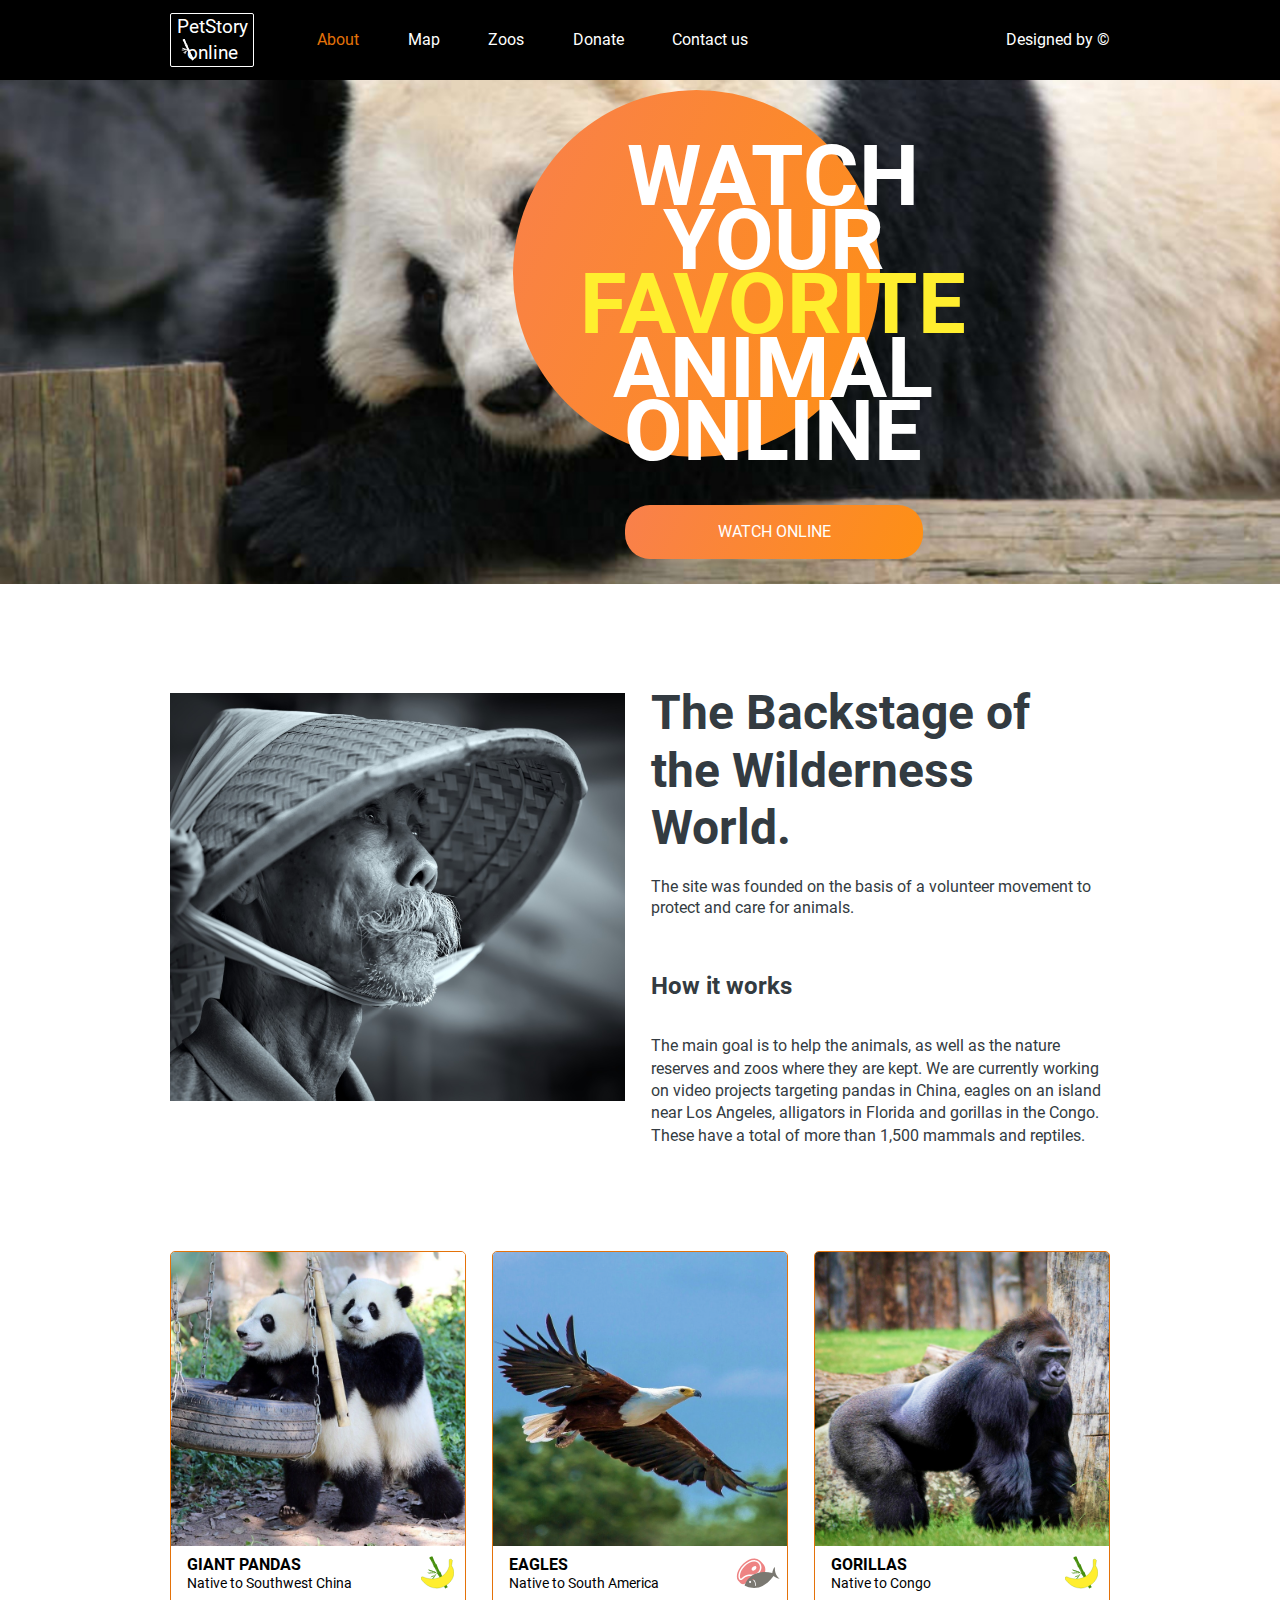
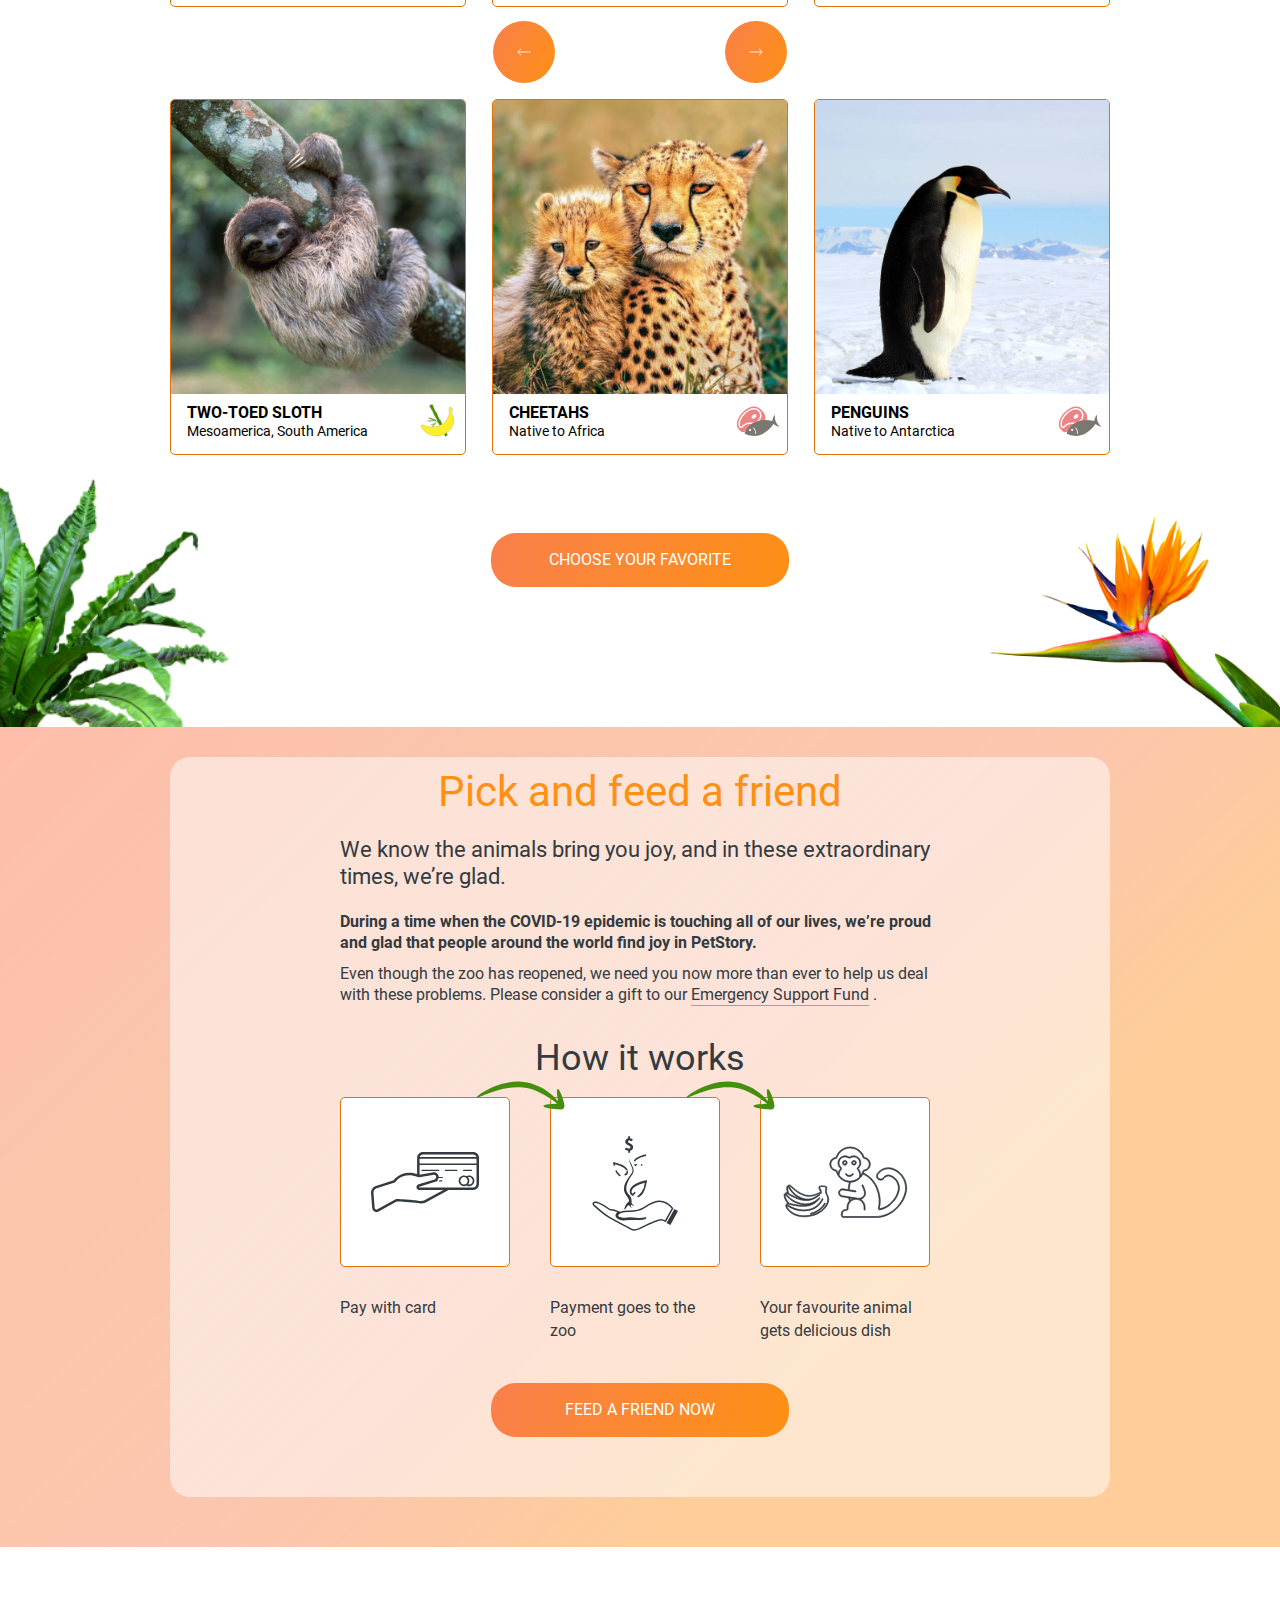
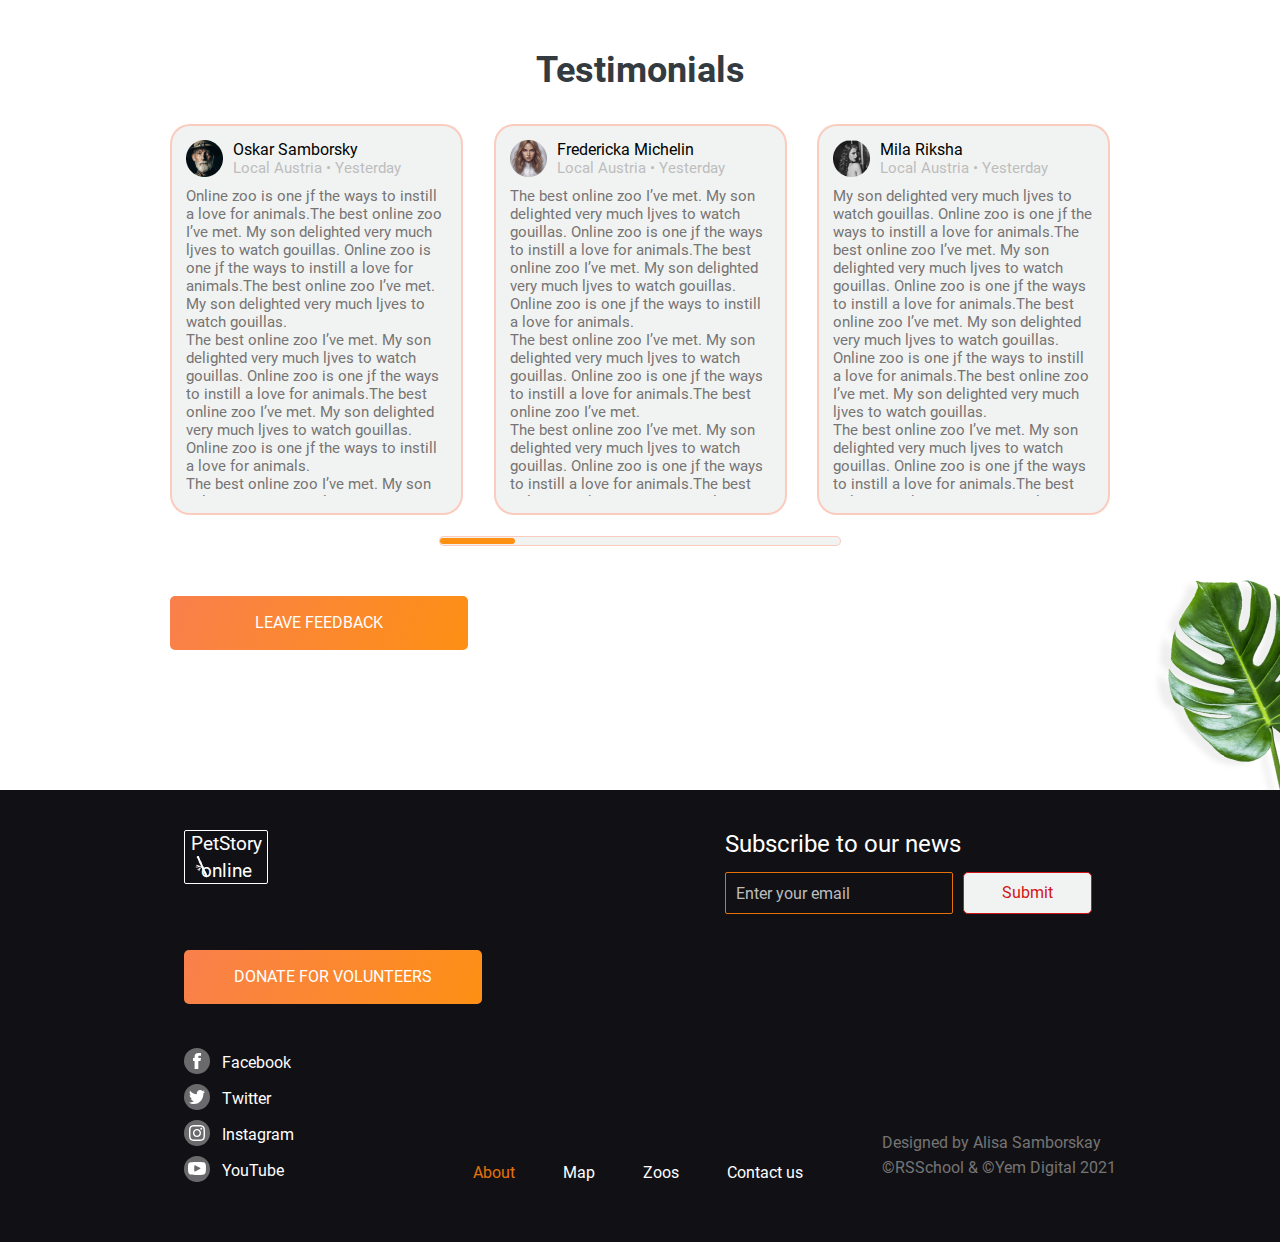
==== online-zoo/pages/main/index.html @ ccd1f7a1 "feat: complete a mobile version of the main page" ====
<!DOCTYPE html>
 
<html lang="en">
<head>
  <meta charset="utf-8">
  <title>About</title>
  <link rel="stylesheet" href="normalize.css">
  <link rel="stylesheet" href="style.css">
</head>
 
<body>
	<header class="header">
		<div class="header__container">
			<h1 class="header__h1">PetStory online</h1>
			<div class="header__logo">
				<a class='logo' href="index.html">PetStory<br><div class="logo__positioner"><img class="logo__positioned" src="../../assets/icons/logo/bamboo.svg">online</div></a>
			</div>
			<div class="header__wrapper">
				<div class="header__burger-menu">
					<div class="header__logo--burger">
						<a class='logo' href="index.html">PetStory<br><div class="logo__positioner"><img class="logo__positioned" src="../../assets/icons/logo/bamboo.svg">online</div></a>
					</div>
					<nav class="header__nav nav">
						<ul class="nav__list">
							<li class="nav__elem"><a class="nav__link nav__link--active">About</a></li>
							<li class="nav__elem"><a class="nav__link" href="#">Map</a></li>
							<li class="nav__elem"><a class="nav__link" href="#">Zoos</a></li>
							<li class="nav__elem"><a class="nav__link" href="../donate/index.html">Donate</a></li>
							<li class="nav__elem"><a class="nav__link" href="#">Contact us</a></li>
							<li class="nav__elem nav__copyright"><a class="nav__link" href="https://www.figma.com/file/jfEFwkXVj1WRq7sUHDr8os/PetStory-online">Designed by &#169;</a></li>
						</ul>
					</nav>
				</div>
				<div class="header__copyright">
					<a class="header__copyright-link" href="https://www.figma.com/file/jfEFwkXVj1WRq7sUHDr8os/PetStory-online">Designed by &#169;</a>
				</div>
				<button class="header__burger-btn-closed" type="button"><div class="header__burger-btn-img"></div></button>
			</div>
		</div>
	</header>
	<section class="section-1">
		<div class="section-1__container">>
			<div class="favorite">
				<div class="favorite__big-circle">
					<p class="favorite__content">Watch your <span class="favorite__highlight">favorite</span> animal online</p>
					<a class="favorite__btn round-btn" href="#">Watch online</a>
				</div>
			</div>
		</div>
	</section>
	<section class="section-2">
		<div class="section-2__container">
			<article class="section-2__backstage backstage">
				<a class="round-btn backstage__btn" href="#">Watch online</a>
				<picture class="backstage__img">
					<source  class="backstage__img" srcset="../../assets/images/sec-2/backstage/bamboo-cap-small-desk.png" media="(max-width: 1599px)">
					<img  class="backstage__img" src="../../assets/images/sec-2/backstage/bamboo-cap.png">
				</picture>
				
				<div class="backstage__cap">
					<h2 class="backstage__h-1">The Backstage of the Wilderness World.</h2>
					<p class="backstage__p-1">The site was founded on the basis of a volunteer movement to protect and care for animals.</p>
					<h4 class="backstage__h-2">How it works</h4>
					<p  class="backstage__p-2">The main goal is to help the animals, as well as the nature reserves and zoos where they are kept. We are currently working on video projects targeting pandas in China, eagles on an island near Los Angeles, alligators in Florida and gorillas in the Congo. These have a total of more than 1,500 mammals and reptiles.</p>
				</div>
			</article>
			<div class="animals-card section-2__animals-card">
				<div class="animals-card__line-1">
					<div class="card animals-card__item-1 temp-hidden">
					    <img class="card__img" src="../../assets/images/sec-2/animals_cards/pandas.png">
					    <div class="card__text card__text--herbivorous"><span class="card__name">giant Pandas</span><br><span class="card__cap">Native to Southwest China</span></div>
					</div>
					<div class="card animals-card__item-2">
					    <img class="card__img" src="../../assets/images/sec-2/animals_cards/eagles.png">
					    <div class="card__text card__text--carnivorous"><span class="card__name">eagles</span><br><span class="card__cap">Native to South America</span></div>
					</div>
					<div class="card animals-card__item-3">
					    <img class="card__img" src="../../assets/images/sec-2/animals_cards/gorillas.png">
					    <div class="card__text card__text--herbivorous"><span class="card__name">gorillas</span><br><span class="card__cap">Native to Congo</span></div>
					</div>
					<button class="arrow-btn-next animals-card__arrow-btn-next" type="button"><img class="arrow-btn-next__img" src="../../assets/icons/buttons/arrow.svg"></button>
					<button class="arrow-btn-prev animals-card__arrow-btn-prev" type="button"><img class="arrow-btn-prev__img" src="../../assets/icons/buttons/arrow.svg"></button>
				</div>
				<div class="animals-card__line-2">
					<div class="card animals-card__item-4 temp-hidden">
					    <img class="card__img" src="../../assets/images/sec-2/animals_cards/2-toed-sloth.png">
					    <div class="card__text card__text--herbivorous"><span class="card__name">Two-toed Sloth</span><br><span class="card__cap">Mesoamerica, South America</span></div>
					</div>
					<div class="card animals-card__item-5">
					    <img class="card__img" src="../../assets/images/sec-2/animals_cards/cheetash.png">
					    <div class="card__text card__text--carnivorous"><span class="card__name">cheetahs</span><br><span class="card__cap">Native to Africa</span></div>
					</div>
					<div class="card animals-card__item-6">
					    <img class="card__img" src="../../assets/images/sec-2/animals_cards/penguins.png">
					    <div class="card__text card__text--carnivorous"><span class="card__name">Penguins</span><br><span class="card__cap">Native to Antarctica</span></div>
					</div>
				</div>
				<a class="animals-card__btn round-btn" href="#">choose your favorite</a>
			</div>
		</div>
	</section>
	<section class="section-3">
		<div class="section-3__container">
			<article class="pickNfeed">
				<h2 class="pickNfeed__h-1">
					Pick and feed a friend
				</h2>
				<p class="pickNfeed__p-1">
					We know the animals bring you joy, and in these extraordinary times, we’re glad.
				</p>
				<p class="pickNfeed__p-2">
					During a time when the COVID-19 epidemic is touching all of our lives, we’re proud and glad that people around the world find joy in PetStory.
				</p>
				<p class="pickNfeed__p-3">
					Even though the zoo has reopened, we need you now more than ever to help us deal with these problems. Please consider a gift to our <a class="link" href="../donate/index.html">Emergency Support Fund</a> .
				</p>
				<h3 class="pickNfeed__h-2">
					How it works
				</h3>
				<div class="pickNfeed__ilustrations">
					<div class="pickNfeed__ilustration-1">
						<div class="pickNfeed__img-1"><img src="../../assets/icons/pick&feed/pay.svg"></div>
						<span>Pay with card</span>
					</div>
					<div class="pickNfeed__ilustration-2">
						<div class="pickNfeed__img-2"><img src="../../assets/icons/pick&feed/zoo.svg"></div>
						<span>Payment goes to the zoo</span>
					</div>
					<div class="pickNfeed__ilustration-3">
						<div class="pickNfeed__img-3"><img src="../../assets/icons/pick&feed/monkey.svg"></div>
						<span>Your favourite animal gets delicious dish</span>
					</div>
				</div>
				<a class="pickNfeed__btn round-btn" href="../donate/index.html">Feed a friend now</a>
			</article>
		</div>
	</section>
	<section class="section-4">
		<div class="section-4__container">
			<div class="testimonials">
				<h2 class="testimonials__h">Testimonials</h2>
				<div class="testimonials__comments comments">
					<div class="comments__comment comments__comment--first">
						<div class="comments__container">
							<div class="comments__user-info">
								<img class="comments__userpic" src="../../assets/images/sec-4/comments/userpic1.png">
								<div class="comments__about">
									<div class="comments__user-name">Michael John</div>
									<div class="comments__post-info">
										Local Austria • Today
									</div>
								</div>
							</div>
							<div class="comments__content">
								The best online zoo I’ve met. My son delighted very much ljves to watch gouillas. Online zoo is one jf the ways to instill a love for animals.The best online zoo I’ve met. My son delighted very much ljves to watch gouillas. Online zoo is one jf the ways to instill a love for animals.<br>The best online zoo I’ve met. My son delighted very much ljves to watch gouillas. Online zoo is one jf the ways to instill a love for animals.The best online zoo I’ve met. My son delighted very much ljves to watch gouillas. Online zoo is one jf the ways to instill a love for animals.
							</div>
						</div>
					</div>
					<div class="comments__comment">
						<div class="comments__container">
							<div class="comments__user-info">
								<img class="comments__userpic" src="../../assets/images/sec-4/comments/userpic2.png">
								<div class="comments__about">
									<div class="comments__user-name">Oskar Samborsky</div>
									<div class="comments__post-info">
										Local Austria • Yesterday
									</div>
								</div>
							</div>
							<div class="comments__content">
								Online zoo is one jf the ways to instill a love for animals.The best online zoo I’ve met. My son delighted very much ljves to watch gouillas. Online zoo is one jf the ways to instill a love for animals.The best online zoo I’ve met. My son delighted very much ljves to watch gouillas.<br>The best online zoo I’ve met. My son delighted very much ljves to watch gouillas. Online zoo is one jf the ways to instill a love for animals.The best online zoo I’ve met. My son delighted very much ljves to watch gouillas. Online zoo is one jf the ways to instill a love for animals.<br>The best online zoo I’ve met. My son delighted very much ljves to watch gouillas. Online zoo is one jf the ways to instill a love for animals.The best online zoo I’ve met. My son delighted very much ljves to watch gouillas. Online zoo is one jf the ways to instill a love for animals.
							</div>
						</div>
					</div>
					<div class="comments__comment">
						<div class="comments__container">
							<div class="comments__user-info">
								<img class="comments__userpic" src="../../assets/images/sec-4/comments/userpic3.png">
								<div class="comments__about">
									<div class="comments__user-name">Fredericka Michelin</div>
									<div class="comments__post-info">
										Local Austria • Yesterday
									</div>
								</div>
							</div>
							<div class="comments__content">
								The best online zoo I’ve met. My son delighted very much ljves to watch gouillas. Online zoo is one jf the ways to instill a love for animals.The best online zoo I’ve met. My son delighted very much ljves to watch gouillas. Online zoo is one jf the ways to instill a love for animals.<br>The best online zoo I’ve met. My son delighted very much ljves to watch gouillas. Online zoo is one jf the ways to instill a love for animals.The best online zoo I’ve met.<br>The best online zoo I’ve met. My son delighted very much ljves to watch gouillas. Online zoo is one jf the ways to instill a love for animals.The best online zoo I’ve met. My son delighted very much ljves to watch gouillas. Online zoo is one jf the ways to instill a love for animals.
							</div>
						</div>
					</div>
					<div class="comments__comment">
						<div class="comments__container">
							<div class="comments__user-info">
								<img class="comments__userpic" src="../../assets/images/sec-4/comments/userpic4.png">
								<div class="comments__about">
									<div class="comments__user-name">Mila Riksha</div>
									<div class="comments__post-info">
										Local Austria • Yesterday
									</div>
								</div>
							</div>
							<div class="comments__content">
								My son delighted very much ljves to watch gouillas. Online zoo is one jf the ways to instill a love for animals.The best online zoo I’ve met. My son delighted very much ljves to watch gouillas. Online zoo is one jf the ways to instill a love for animals.The best online zoo I’ve met. My son delighted very much ljves to watch gouillas. Online zoo is one jf the ways to instill a love for animals.The best online zoo I’ve met. My son delighted very much ljves to watch gouillas.<br>The best online zoo I’ve met. My son delighted very much ljves to watch gouillas. Online zoo is one jf the ways to instill a love for animals.The best online zoo I’ve met. My son delighted very much ljves to watch gouillas. Online zoo is one jf the ways to instill a love for animals.
							</div>
						</div>
					</div>
				</div>
				<input class="testimonials__scrollbar" type="range" min="1" max="100" value="1" name="range" step="1"/>
			</div>
			<a class="sqr-btn testimonials__btn" href="#">leave feedback</a>
		</div>
	</section>
	<footer class="footer">
		<div class="footer__container">
			<div class="footer__logo">
				<a class='logo2' href="index.html"><div class="logo2__petstory">PetStory </div><div class="logo2__positioner"><img class="logo2__positioned" src="../../assets/icons/logo/bamboo.svg">online</div></a>
			</div>
			<a class="footer__btn sqr-btn" href="../donate/index.html">donate for volunteers</a>
			<div class="footer__socials">
				<a class="footer__socials-item" href="https://www.facebook.com"><svg width="26" height="26" viewBox="0 0 26 26" fill="none" xmlns="http://www.w3.org/2000/svg">
<circle cx="13" cy="13" r="13" fill="#C4C4C4" fill-opacity="0.5"/>
<path fill-rule="evenodd" clip-rule="evenodd" d="M17 7.75008H15.4C14.2983 7.75008 14.3334 8.14316 14.3334 8.8619V9.99991H17L16.4666 13H14.3334V21H10.6V13H9V9.99991H10.6V8.58692C10.6 6.33782 11.7974 5 14.6268 5H17V7.75008Z" fill="white"/>
</svg><span>Facebook</span></a>
				<a class="footer__socials-item" href="https://twitter.com"><svg width="26" height="26" viewBox="0 0 26 26" fill="none" xmlns="http://www.w3.org/2000/svg">
<circle cx="13" cy="13" r="13" fill="#C4C4C4" fill-opacity="0.5"/>
<path fill-rule="evenodd" clip-rule="evenodd" d="M21 7.65713C20.4114 7.93821 19.7787 8.12837 19.1147 8.21377C19.7923 7.77623 20.313 7.08372 20.5579 6.25827C19.9237 6.6633 19.2211 6.95752 18.4734 7.11604C17.8747 6.42906 17.0216 6 16.0774 6C14.2646 6 12.7949 7.58227 12.7949 9.53414C12.7949 9.81108 12.8238 10.0809 12.8798 10.3397C10.1517 10.1923 7.73296 8.7851 6.11392 6.6467C5.83136 7.16877 5.66944 7.77589 5.66944 8.42363C5.66944 9.64979 6.24896 10.7316 7.12976 11.3655C6.59168 11.347 6.08544 11.1882 5.64304 10.9235C5.64272 10.938 5.64272 10.9529 5.64272 10.9677C5.64272 12.6802 6.77424 14.1086 8.27584 14.4334C8.00048 14.5142 7.7104 14.5576 7.41104 14.5576C7.19952 14.5576 6.99392 14.5353 6.79344 14.4939C7.2112 15.898 8.42336 16.92 9.85984 16.9485C8.73648 17.8964 7.32096 18.4615 5.78304 18.4615C5.51808 18.4615 5.2568 18.4447 5 18.412C6.45264 19.4148 8.17824 20 10.0318 20C16.0698 20 19.3715 14.6144 19.3715 9.94401C19.3715 9.79068 19.3683 9.63821 19.3621 9.4866C20.0035 8.98839 20.56 8.36589 21 7.65713" fill="white"/>
</svg><span>Twitter</span></a>
				<a class="footer__socials-item" href="https://www.instagram.com"><svg width="26" height="26" viewBox="0 0 26 26" fill="none" xmlns="http://www.w3.org/2000/svg">
<circle cx="13" cy="13" r="13" fill="#C4C4C4" fill-opacity="0.5"/>
<path fill-rule="evenodd" clip-rule="evenodd" d="M9.70172 5.04829C8.8501 5.087 8.26863 5.22215 7.75974 5.42002C7.23357 5.62431 6.78768 5.89803 6.34294 6.34276C5.89791 6.78749 5.62447 7.23351 5.42017 7.75967C5.2223 8.26869 5.08701 8.85014 5.04829 9.7016C5.00929 10.5549 5 10.8272 5 13C5 15.1728 5.00929 15.4449 5.04829 16.2984C5.08701 17.1499 5.2223 17.7313 5.42017 18.24C5.62447 18.7662 5.89791 19.2125 6.34294 19.6571C6.78768 20.102 7.23357 20.3754 7.75974 20.58C8.26863 20.7779 8.8501 20.913 9.70172 20.9517C10.5551 20.9907 10.8274 21 13.0001 21C15.1729 21 15.4452 20.9907 16.2986 20.9517C17.15 20.913 17.7315 20.7779 18.2407 20.58C18.7664 20.3754 19.2127 20.102 19.6575 19.6571C20.1022 19.2125 20.3755 18.7662 20.5801 18.24C20.7778 17.7313 20.9133 17.1499 20.952 16.2984C20.991 15.4449 21 15.1728 21 13C21 10.8272 20.991 10.5549 20.952 9.7016C20.9133 8.85014 20.7778 8.26869 20.5801 7.75967C20.3755 7.23351 20.1022 6.78749 19.6575 6.34276C19.2127 5.89803 18.7664 5.62431 18.2407 5.42002C17.7315 5.22215 17.15 5.087 16.2986 5.04829C15.4452 5.00943 15.1729 5 13.0001 5C10.8274 5 10.5551 5.00943 9.70172 5.04829ZM9.76747 19.5116C8.98742 19.4761 8.56382 19.3461 8.28209 19.2364C7.9085 19.091 7.6422 18.9177 7.36218 18.6378C7.08216 18.358 6.90886 18.0915 6.76357 17.7181C6.65399 17.4362 6.52384 17.0126 6.48812 16.2326C6.44969 15.389 6.44141 15.1359 6.44141 12.9999C6.44141 10.8637 6.44969 10.6108 6.48812 9.76709C6.52384 8.9872 6.65399 8.56362 6.76357 8.28175C6.90886 7.90831 7.08216 7.64173 7.36218 7.36186C7.6422 7.08199 7.9085 6.90841 8.28209 6.76355C8.56382 6.65398 8.98742 6.52369 9.76747 6.48797C10.611 6.44954 10.8641 6.4414 13.0001 6.4414C15.1361 6.4414 15.3891 6.44954 16.233 6.48797C17.0128 6.52369 17.4364 6.65398 17.7184 6.76355C18.0918 6.90841 18.3583 7.08199 18.6382 7.36186C18.9182 7.64173 19.0913 7.90831 19.2366 8.28175C19.3462 8.56362 19.4765 8.9872 19.5122 9.76709C19.5507 10.6108 19.5585 10.8637 19.5585 12.9999C19.5585 15.1359 19.5507 15.389 19.5122 16.2326C19.4765 17.0126 19.3462 17.4362 19.2366 17.7181C19.0913 18.0915 18.9182 18.358 18.6382 18.6378C18.3583 18.9177 18.0918 19.091 17.7184 19.2364C17.4364 19.3461 17.0128 19.4761 16.233 19.5116C15.3894 19.5503 15.1364 19.5583 13.0001 19.5583C10.8641 19.5583 10.611 19.5503 9.76747 19.5116ZM16.3105 8.72943C16.3105 9.25945 16.7403 9.68947 17.2706 9.68947C17.8008 9.68947 18.2305 9.25945 18.2305 8.72943C18.2305 8.19913 17.8008 7.76954 17.2706 7.76954C16.7403 7.76954 16.3105 8.19913 16.3105 8.72943ZM8.8916 13.0002C8.8916 15.2691 10.731 17.1082 12.9999 17.1082C15.2689 17.1082 17.108 15.2691 17.108 13.0002C17.108 10.7312 15.2689 8.89203 12.9999 8.89203C10.731 8.89203 8.8916 10.7312 8.8916 13.0002ZM10.334 13.0001C10.334 11.5273 11.5278 10.3334 13.0006 10.3334C14.4734 10.3334 15.6673 11.5273 15.6673 13.0001C15.6673 14.473 14.4734 15.6668 13.0006 15.6668C11.5278 15.6668 10.334 14.473 10.334 13.0001Z" fill="white"/>
</svg><span>Instagram</span></a>
				<a class="footer__socials-item" href="https://www.youtube.com "><svg width="26" height="26" viewBox="0 0 26 26" fill="none" xmlns="http://www.w3.org/2000/svg">
<circle cx="13" cy="13" r="13" fill="#C4C4C4" fill-opacity="0.5"/>
<path fill-rule="evenodd" clip-rule="evenodd" d="M16.0062 11.7728L11.4938 9.51719C11.4938 9.51719 10.2404 8.94726 10.2404 10.0186V15.031C10.2404 15.031 10.2636 15.7955 11.4938 15.2815C12.3498 14.9237 16.0062 13.0258 16.0062 13.0258C16.0062 13.0258 16.9391 12.4282 16.0062 11.7728ZM21.5213 16.7852C20.9624 18.3749 19.7669 18.5797 18.7637 18.7901C17.2852 19.1002 7.77237 19.0612 6.22922 18.5394C5.26706 18.2141 4.67503 18.0741 4.22386 15.7827C3.93499 14.3165 3.91592 10.003 4.22386 8.51494C4.52204 7.07408 5.27096 6.39753 6.73067 6.25928C10.6515 5.88785 17.205 5.94029 19.265 6.25928C21.1748 6.55486 21.5739 7.69385 21.772 8.76545C22.0927 10.5004 22.1304 15.0524 21.5213 16.7852Z" fill="white"/>
</svg><span>YouTube</span></a>
			</div>
			<nav class="footer__nav">
				<ul class="footer__nav-list">
					<li class="footer__nav-elem"><a class="footer__nav-link footer__nav-link--active">About</a></li>
					<li class="footer__nav-elem"><a class="footer__nav-link" href="#">Map</a></li>
					<li class="footer__nav-elem"><a class="footer__nav-link" href="#">Zoos</a></li>
					<li class="footer__nav-elem"><a class="footer__nav-link" href="#">Contact us</a></li>
				</ul>
			</nav>
			<a class="footer__link" href="https://www.figma.com/file/jfEFwkXVj1WRq7sUHDr8os/PetStory-online">
				<div class="footer__link-line1">Designed by Alisa Samborskay</div>
				<div class="footer__link-lline2">&#169;RSSchool & &#169;Yem Digital 2021</div>
				</a>
			<form class="footer__subscription" action="" method="post">
				<div class="footer__subscription-text">Subscribe to our news</div>
				<input class="footer__subscription-email" placeholder="Enter your email" type="email" size="30" required>
				<button class="footer__subscription-submit" type="submit">Submit</button>
			</form>
		</div>
	</footer>
 	<script src="script.js"></script>
</body>
</html>
---- online-zoo/pages/main/style.css ----
@font-face {
  font-family: "Roboto";
  font-style: normal;
  font-weight: 700;
  src: local("Roboto"), url("../../assets/fonts/Roboto-Bold.ttf") format("truetype");
}
@font-face {
  font-family: "Roboto";
  font-style: normal;
  font-weight: 400;
  src: local("Roboto"), url("../../assets/fonts/Roboto-Regular.ttf") format("truetype");
}
body {
  font-family: "Roboto", "Arial", sans-serif;
  font-weight: 400;
  font-size: 16px;
  line-height: 140%;
}

img,
picture {
  display: block;
  width: 100%;
  height: auto;
}

.header__h1 {
  position: absolute;
  width: 1px;
  height: 1px;
  margin: -1px;
  padding: 0;
  overflow: hidden;
  border: 0;
  clip: rect(0 0 0 0);
}

.header {
  position: absolute;
  z-index: 1;
  display: flex;
  flex-direction: column;
  justify-content: center;
  height: 80px;
  width: 100%;
  background: #000;
}
.header__logo--burger {
  display: none;
}
.header__burger-menu {
  display: flex;
  flex-direction: row;
}
.header__container {
  display: flex;
  flex-direction: row;
  width: 1160px;
  margin-left: auto;
  margin-right: auto;
}
.header__wrapper {
  flex-grow: 1;
  display: flex;
  flex-direction: row;
  justify-content: space-between;
}
.header__logo {
  margin-right: 63px;
}
.header__nav {
  width: 470px;
}
.header__copyright {
  align-self: center;
}
.header__copyright-link {
  color: white;
  text-decoration: none;
}
.header__copyright-link:hover {
  color: #E47209;
}
.header__burger-btn-closed {
  display: none;
}

@media (max-width: 1599px) {
  .header__container {
    width: 940px;
  }
  .header__nav {
    width: 431px;
  }
}
@media (max-width: 999px) {
  .header {
    height: 34px;
  }
  .header__container {
    width: 600px;
  }
  .header__burger-menu {
    display: none;
  }
  .header__copyright {
    display: none;
  }
  .header__burger-btn-closed {
    display: block;
    height: 10px;
    padding: 0;
    align-self: center;
    margin-left: auto;
    background: transparent;
    cursor: pointer;
    border: none;
  }
  .header__burger-btn-img {
    display: block;
    position: relative;
    width: 18px;
    height: 2px;
    background: white;
    border: none;
    border-radius: 2px;
  }
  .header__burger-btn-img:before, .header__burger-btn-img:after {
    content: "";
    position: absolute;
    left: 0;
    width: 18px;
    height: 2px;
    border-radius: 2px;
    background: white;
  }
  .header__burger-btn-img:before {
    top: -4px;
  }
  .header__burger-btn-img:after {
    top: 4px;
  }
}
@media (max-width: 639px) {
  .header__container {
    width: 300px;
  }
}
.logo {
  display: block;
  width: 82px;
  height: 52px;
  color: white;
  font-size: 19px;
  line-height: 140%;
  text-align: center;
  text-decoration: none;
  border: 1px solid white;
  border-radius: 2px;
}
.logo__positioner {
  position: relative;
}
.logo__positioned {
  width: auto;
  position: absolute;
  left: 10px;
  top: -2.5px;
  height: 23px;
}

@media (max-width: 999px) {
  .logo {
    width: auto;
    height: 29.03px;
    font-size: 12.2899px;
    line-height: 140%;
    border: none;
  }
  .logo__positioner {
    line-height: 100%;
  }
  .logo__positioned {
    height: 15px;
    top: -5px;
    left: 2.5px;
  }
}
.nav__list {
  padding-left: 0;
  list-style: none;
  display: flex;
  flex-direction: row;
  justify-content: space-between;
}
.nav__link {
  text-decoration: none;
  color: white;
}
.nav__link--active {
  color: #E47209;
}
.nav__link:hover {
  color: #E47209;
}
.nav__copyright {
  display: none;
}

.section-1 {
  height: 780px;
  background-image: url("../../assets/images/sec-1/Giant Panda.png");
  background-repeat: no-repeat;
  background-size: cover;
}

@media (max-width: 1599px) {
  .section-1 {
    height: 584px;
  }
}
@media (max-width: 999px) {
  .section-1 {
    height: 373px;
  }
  .section-1__container {
    width: 600px;
    height: 100%;
    margin-left: auto;
    margin-right: auto;
  }
}
@media (max-width: 639px) {
  .section-1 {
    height: 221px;
    background-image: url("../../assets/images/sec-1/Giant Panda - mobile.png");
    background-position: 0px 34px;
  }
  .section-1__container {
    width: 300px;
    height: 100%;
    margin-left: auto;
    margin-right: auto;
  }
}
.favorite {
  position: relative;
  width: 1160px;
  height: auto;
  margin-left: auto;
  margin-right: auto;
}
.favorite__big-circle {
  position: absolute;
  top: 92px; /*header height 80px + section offset 12px */
  right: 108px;
  width: 465px;
  height: 465px;
  border-radius: 50%;
  background: linear-gradient(113.96deg, #F9804B 1.49%, #FE9013 101.44%);
}
.favorite__content {
  margin: 0;
  width: 500.31px;
  height: 400px;
  box-sizing: border-box;
  position: absolute;
  top: 74px;
  left: 73px;
  font-family: "Roboto";
  font-style: normal;
  font-weight: 700;
  font-size: 106.496px;
  line-height: 75%;
  color: white;
  text-align: center;
  text-transform: uppercase;
}
.favorite__highlight {
  color: #FFEE2E;
}
.favorite__btn {
  position: absolute;
  top: 534px;
  left: 174px;
}

@media (max-width: 1599px) {
  .favorite__big-circle {
    top: 68px;
    right: 340px;
    width: 367px;
    height: 367px;
  }
  .favorite__content {
    font-size: 85px;
    left: 10px;
    top: 55px;
  }
  .favorite__btn {
    position: absolute;
    top: 415px;
    left: 112px;
  }
}
@media (max-width: 999px) {
  .favorite__big-circle {
    top: 22px;
    right: unset;
    left: 311px;
    width: 237.6px;
    height: 237.6px;
  }
  .favorite__content {
    left: 39px;
    top: 38px;
    width: 255.64px;
    height: 204.38px;
    font-size: 54.2894px;
    line-height: 75%;
  }
  .favorite__btn {
    top: 235px;
    left: -311px;
  }
}
@media (max-width: 639px) {
  .favorite__big-circle {
    top: 35px;
    left: 153px;
    width: 119.09px;
    height: 119.09px;
  }
  .favorite__content {
    width: 124.28px;
    height: 104.45px;
    left: 20px;
    top: 17px;
    font-size: 28px;
  }
  .favorite__btn {
    display: none !important;
  }
}
.round-btn {
  display: block;
  box-sizing: border-box;
  width: 298px;
  height: 54px;
  padding-top: 16px;
  padding-bottom: 16px;
  background: linear-gradient(113.96deg, #F9804B 1.49%, #FE9013 101.44%);
  border-radius: 25px;
  border: none;
  font-weight: 500;
  font-size: 16px;
  line-height: 140%;
  cursor: pointer;
  text-align: center;
  text-transform: uppercase;
  text-decoration: none;
  color: #FFFFFF;
}
.round-btn:hover {
  background: #E47209;
}
.round-btn:active {
  background: #4B9200;
}
.round-btn--disabled {
  pointer-events: none;
  cursor: default;
  background: #767474;
}

.section-2 {
  background-image: url("../../assets/images/sec-2/bg-images/flower_foto1.png"), url("../../assets/images/sec-2/bg-images/strelitzia 1.png"), url("../../assets/images/sec-2/bg-images/palm_foto.png");
  background-repeat: no-repeat, no-repeat, no-repeat;
  background-position: right 12px, right bottom, left bottom;
}
.section-2__container {
  width: 1160px;
  margin-left: auto;
  margin-right: auto;
  padding-top: 140px;
  padding-bottom: 100px;
}
.section-2__backstage {
  margin-bottom: 180px;
}
.section-2__img {
  width: 609px;
}
.section-2__cap {
  width: 465px;
}

@media (max-width: 1599px) {
  .section-2 {
    background-image: url("../../assets/images/sec-2/bg-images/strelitzia 1.png"), url("../../assets/images/sec-2/bg-images/palm_foto-2.png");
    background-repeat: no-repeat, no-repeat;
    background-position: right bottom, left bottom;
    background-size: 24%, 19%;
  }
  .section-2__container {
    width: 940px;
    padding-top: 90px;
    padding-bottom: 140px;
  }
  .section-2__backstage {
    margin-bottom: 150px;
  }
}
@media (max-width: 999px) {
  .section-2 {
    background-image: url("../../assets/images/sec-2/bg-images/flower_foto1.png"), url("../../assets/images/sec-2/bg-images/strelitzia 1.png"), url("../../assets/images/sec-2/bg-images/palm_foto.png");
    background-repeat: no-repeat, no-repeat, no-repeat;
    background-position: right 12px, right bottom, left bottom;
    background-size: 16%, 17.8%, 13%;
  }
  .section-2__container {
    width: 600px;
    padding-top: 60px;
    padding-bottom: 100px;
  }
  .section-2__backstage {
    margin-bottom: 78px;
  }
}
@media (max-width: 639px) {
  .section-2 {
    background-image: url("../../assets/images/sec-2/bg-images/flower_foto2.png"), url("../../assets/images/sec-2/bg-images/strelitzia 1.png"), url("../../assets/images/sec-2/bg-images/palm_foto-3.png");
    background-size: 11%, 30%, 18%;
    background-position: right 38px, calc(100% + 23px) calc(100% + 4px), left bottom;
  }
  .section-2__container {
    width: 300px;
    padding-top: 20px;
    padding-bottom: 60px;
  }
}
.backstage {
  height: 403px;
  box-sizing: border-box;
  display: flex;
  justify-content: space-between;
  color: #333B41;
}
.backstage__btn {
  display: none;
}
.backstage__img {
  display: block;
  width: 609px;
}
.backstage__cap {
  width: 465px;
  height: 100%;
}
.backstage__h-1 {
  margin-top: 0;
  margin-bottom: 20px;
  font-size: 48px;
  line-height: 120%;
}
.backstage__p-1 {
  line-height: 130%;
  margin-top: 0;
  margin-bottom: 54px;
}
.backstage__h-2 {
  margin-top: 0;
  margin-bottom: 34px;
  font-size: 24px;
  line-height: 120%;
}
.backstage__p-2 {
  margin-top: 0;
  margin-bottom: 0;
}

@media (max-width: 1599px) {
  .backstage {
    height: 427px;
  }
  .backstage__img {
    padding-top: 6.4px;
    width: 455px;
  }
  .backstage__cap {
    padding-top: 10px;
    width: 459px;
  }
  .backstage__p-2 {
    width: 454px;
  }
}
@media (max-width: 999px) {
  .backstage {
    height: 370px;
  }
  .backstage__img {
    display: none;
  }
  .backstage__cap {
    padding-top: 0;
    width: 495px;
    height: auto;
  }
  .backstage__p-1 {
    margin-bottom: 34px;
  }
  .backstage__h-2 {
    margin-bottom: 18px;
  }
  .backstage__p-2 {
    width: auto;
  }
}
@media (max-width: 639px) {
  .backstage {
    height: auto;
    margin-bottom: 38px;
    justify-content: start;
    flex-wrap: wrap;
  }
  .backstage__btn {
    display: block;
    width: 100%;
  }
  .backstage__cap {
    margin-top: 30px;
  }
  .backstage__h-1 {
    font-size: 24px;
    line-height: 120%;
    margin-bottom: 10px;
  }
  .backstage__p-1 {
    margin-bottom: 20px;
  }
  .backstage__h-2 {
    margin-bottom: 10px;
  }
}
.animals-card__line-1, .animals-card__line-2 {
  display: flex;
  justify-content: space-between;
}
.animals-card__line-1 {
  padding-bottom: 20px;
  position: relative;
}
.animals-card__line-2 {
  margin-bottom: 75px;
}
.animals-card__btn {
  margin-left: auto;
  margin-right: auto;
}
.animals-card__arrow-btn-next {
  position: absolute;
  bottom: -18px;
  right: -82px;
}
.animals-card__arrow-btn-prev {
  position: absolute;
  bottom: -18px;
  left: -82px;
}

@media (max-width: 1599px) {
  .animals-card__line-1 {
    padding-bottom: 92px;
  }
  .animals-card__arrow-btn-next {
    bottom: 16px;
    right: calc(50% - 147px);
  }
  .animals-card__arrow-btn-prev {
    bottom: 16px;
    left: calc(50% - 147px);
  }
  .animals-card__line-2 {
    margin-bottom: 78px;
  }
}
@media (max-width: 999px) {
  .animals-card__arrow-btn-next {
    bottom: 19px;
    right: calc(50% - 77px);
  }
  .animals-card__arrow-btn-prev {
    bottom: 19px;
    left: calc(50% - 77px);
  }
  .animals-card__line-2 {
    margin-bottom: 60px;
  }
  .temp-hidden {
    display: none;
  }
}
@media (max-width: 639px) {
  .animals-card__line-2, .animals-card__line-1 {
    justify-content: start;
    flex-wrap: wrap;
  }
  .animals-card__line-1 {
    padding-bottom: 0;
  }
  .animals-card__line-2 {
    margin-bottom: 0;
  }
  .animals-card__arrow-btn-next, .animals-card__arrow-btn-prev {
    display: none !important;
  }
}
.card {
  margin: 0;
  position: relative;
  overflow: hidden;
  width: 366px;
  height: 426px;
  transition: all 0.4s ease-in-out;
  border: 1px solid #E47209;
  border-radius: 5px;
}
.card__text {
  box-sizing: border-box;
  height: 60px;
  width: 366px;
  transition: all 0.4s ease-in-out;
  padding-top: 8px;
  padding-left: 16px;
  position: absolute;
  bottom: 0px;
  z-index: 1;
}
.card__text--herbivorous::after {
  content: "";
  width: 33px;
  height: 37px;
  position: absolute;
  right: 11px;
  top: 10px;
  background-image: url("../../assets/icons/animals_card/banana-bamboo_icon.svg");
  background-repeat: no-repeat;
}
.card__text--carnivorous::after {
  content: "";
  width: 48px;
  height: 38px;
  position: absolute;
  right: 7px;
  top: 8px;
  background-image: url("../../assets/icons/animals_card/meet-fish_icon.svg");
  background-repeat: no-repeat;
}
.card:hover {
  width: 386px;
  height: 386px;
}
.card:hover .card__text {
  width: 386px;
  color: white;
  background: rgba(0, 0, 0, 0.5);
}
.card__name {
  text-transform: uppercase;
  font-weight: 700;
}
.card__cap {
  display: block;
  margin-top: -4px;
  font-size: 14px;
}

@media (max-width: 1599px) {
  .card {
    width: 294px;
    height: 354px;
  }
  .card__text {
    height: 60px;
    width: 294px;
  }
  .card:hover {
    width: 314px;
    height: 314px;
  }
  .card:hover .card__text {
    width: 314px;
  }
}
@media (max-width: 999px) {
  .card {
    width: 284px;
    height: 330px;
  }
  .card__text {
    height: 46.76px;
    width: 284px;
    font-size: 12.4695px;
    padding-top: 5px;
    padding-left: 12px;
  }
  .card__text--herbivorous::after {
    top: 7px;
  }
  .card__text--carnivorous::after {
    top: 5px;
  }
  .card__cap {
    font-size: 11.6901px;
    line-height: 120%;
  }
  .card:hover {
    width: 294px;
    height: 294px;
  }
  .card:hover .card__text {
    width: 294px;
  }
}
@media (max-width: 639px) {
  .card {
    margin-bottom: 20px;
  }
  .card:hover {
    margin-bottom: 56px;
  }
}
.arrow-btn-next, .arrow-btn-prev {
  display: block;
  box-sizing: border-box;
  width: 62px;
  height: 62px;
  background: linear-gradient(113.96deg, #F9804B 1.49%, #FE9013 101.44%);
  border-radius: 50%;
  border: none;
}
.arrow-btn-next__img {
  width: 16px;
  height: 8px;
  position: absolute;
  left: 37.1%;
  right: 37.1%;
  top: 43.55%;
  bottom: 43.55%;
}
.arrow-btn-next:hover, .arrow-btn-prev:hover {
  background: #E47209;
}
.arrow-btn-next:active, .arrow-btn-prev:active {
  background: #4B9200;
}

.arrow-btn-prev__img {
  transform: rotate(-180deg);
  width: 16px;
  height: 8px;
  position: absolute;
  left: 37.1%;
  right: 37.1%;
  top: 43.55%;
  bottom: 43.55%;
}

.section-3 {
  background: linear-gradient(315.75deg, rgba(254, 210, 144, 0.7) 30.06%, #FEBDAB 100.95%, rgba(254, 210, 144, 0.7) 106.36%), linear-gradient(315.75deg, rgba(254, 189, 171, 0.74) 30.06%, rgba(243, 169, 248, 0.66) 50.74%, #E0D8F0 80.49%, #EAF7FE 127.9%, #EAF7FE 149.54%), linear-gradient(315.75deg, rgba(254, 189, 171, 0.74) 30.06%, rgba(243, 169, 248, 0.66) 50.74%, #E0D8F0 80.49%, #EAF7FE 127.9%, #EAF7FE 149.54%);
  padding-top: 69px;
  padding-bottom: 100px;
}
.section-3__container {
  width: 1160px;
  margin-left: auto;
  margin-right: auto;
}

@media (max-width: 1599px) {
  .section-3 {
    padding-top: 30px;
    padding-bottom: 50px;
  }
  .section-3__container {
    width: 940px;
  }
}
@media (max-width: 999px) {
  .section-3 {
    padding-top: 20px;
    padding-bottom: 20px;
  }
  .section-3__container {
    width: 640px;
  }
}
@media (max-width: 639px) {
  .section-3__container {
    width: 300px;
  }
}
.link {
  color: inherit;
  text-decoration-color: #FE9013;
  text-underline-position: under;
}
.link:active {
  text-decoration-color: #4B9200;
}

.pickNfeed {
  background: rgba(253, 253, 255, 0.52);
  border-radius: 20px;
  padding-top: 41px;
  padding-bottom: 59px;
  color: #333B41;
}
.pickNfeed__h-1 {
  margin-top: 0;
  margin-bottom: 30px;
  font-size: 48px;
  line-height: 120%;
  font-weight: 400;
  color: #FE9013;
  text-align: center;
}
.pickNfeed__p-1, .pickNfeed__p-2, .pickNfeed__p-3 {
  margin-left: 99px;
}
.pickNfeed__p-1 {
  font-size: 24px;
  line-height: 120%;
  font-weight: 400;
  margin-top: 0;
  margin-bottom: 40px;
}
.pickNfeed__p-2 {
  margin-top: 0;
  margin-bottom: 10px;
  font-size: 16px;
  line-height: 130%;
  font-weight: 700;
}
.pickNfeed__p-3 {
  margin-top: 0;
  margin-bottom: 60px;
  margin-right: 198px;
  line-height: 130%;
}
.pickNfeed__h-2 {
  margin-top: 0;
  margin-bottom: 40px;
  text-align: center;
  font-weight: 400;
  font-size: 36px;
  line-height: 130%;
}
.pickNfeed__ilustrations {
  margin-bottom: 60px;
  margin-left: 198px;
  margin-right: 198px;
  display: flex;
  justify-content: space-between;
}
.pickNfeed__ilustration-1, .pickNfeed__ilustration-2, .pickNfeed__ilustration-3 {
  width: 168px;
  height: 244px;
}
.pickNfeed__img-1, .pickNfeed__img-2, .pickNfeed__img-3 {
  position: relative;
  width: 168px;
  height: 168px;
  margin-bottom: 30px;
  background: white;
  border: 1px solid #E47209;
  border-radius: 5px;
}
.pickNfeed__img-1 img {
  position: absolute;
  top: 54px;
  left: 30px;
  width: 108px;
  height: 60px;
}
.pickNfeed__img-1:after {
  content: "";
  position: absolute;
  top: calc(50% - 18.5px);
  right: -101px;
  width: 70px;
  height: 37px;
  background-image: url("../../assets/icons/pick&feed/Vector.svg");
  background-repeat: no-repeat;
}
.pickNfeed__img-2 img {
  position: absolute;
  top: 38px;
  left: 41.23px;
  width: 85.77px;
  height: 95px;
}
.pickNfeed__img-2:after {
  content: "";
  position: absolute;
  top: calc(50% - 18.5px);
  right: -101px;
  width: 70px;
  height: 37px;
  background-image: url("../../assets/icons/pick&feed/Vector.svg");
  background-repeat: no-repeat;
}
.pickNfeed__img-3 img {
  position: absolute;
  top: 48px;
  left: 22px;
  width: 124.75px;
  height: 71.6px;
}
.pickNfeed__btn {
  margin-left: auto;
  margin-right: auto;
}

@media (max-width: 1599px) {
  .pickNfeed {
    padding-top: 30px;
    padding-bottom: 50px;
  }
  .pickNfeed__h-1 {
    margin-bottom: 20px;
  }
  .pickNfeed__p-1 {
    margin-bottom: 22px;
  }
  .pickNfeed__p-3 {
    margin-bottom: 40px;
  }
  .pickNfeed__p-2, .pickNfeed__p-3 {
    margin-right: 78px;
  }
  .pickNfeed__p-1, .pickNfeed__p-2, .pickNfeed__p-3 {
    margin-left: 49px;
  }
  .pickNfeed__ilustrations {
    margin-left: 88px;
    margin-right: 88px;
    margin-bottom: 70px;
  }
  .pickNfeed__img-1:after, .pickNfeed__img-2:after {
    top: calc(50% - 23px);
  }
}
@media (max-width: 1599px) {
  .pickNfeed {
    padding-top: 10px;
    padding-bottom: 60px;
  }
  .pickNfeed__h-1 {
    font-size: 42px;
  }
  .pickNfeed__p-1 {
    font-size: 22px;
    line-height: 120%;
  }
  .pickNfeed__p-3 {
    margin-bottom: 30px;
  }
  .pickNfeed__h-2 {
    margin-bottom: 15px;
  }
  .pickNfeed__p-1, .pickNfeed__p-2, .pickNfeed__p-3 {
    width: 600px;
    margin-left: auto;
    margin-right: auto;
  }
  .pickNfeed__ilustrations {
    width: 600px;
    margin-right: auto;
    margin-left: auto;
    margin-bottom: 42px;
  }
  .pickNfeed__ilustration-3 {
    margin-right: 12px;
  }
  .pickNfeed__img-1:after, .pickNfeed__img-2:after {
    top: -17px;
    right: -67px;
    width: 100px;
    height: 40px;
    background-image: url("../../assets/icons/pick&feed/arrow.svg");
    z-index: 10;
  }
}
@media (max-width: 639px) {
  .pickNfeed {
    padding-top: 20px;
    padding-bottom: 40px;
  }
  .pickNfeed__p-1 {
    width: auto;
    margin-left: 0;
    margin-right: 0;
  }
  .pickNfeed__h-1 {
    font-size: 24px;
    margin-bottom: 10px;
  }
  .pickNfeed__p-1 {
    font-size: 18px;
    text-align: center;
    margin-bottom: 20px;
  }
  .pickNfeed__p-2, .pickNfeed__p-3 {
    display: none;
  }
  .pickNfeed__h-2 {
    font-size: 24px;
    margin-bottom: 19px;
  }
  .pickNfeed__ilustrations {
    width: auto;
    justify-content: center;
    flex-wrap: wrap;
    margin-bottom: 30px;
  }
  .pickNfeed__img-1, .pickNfeed__img-2, .pickNfeed__img-3 {
    width: 166px;
    height: 166px;
    margin-bottom: 10px;
  }
  .pickNfeed__ilustration-1 {
    height: 242px;
  }
  .pickNfeed__ilustration-2 {
    height: 250px;
  }
  .pickNfeed__ilustration-3 {
    height: 232px;
    margin-right: 0;
  }
  .pickNfeed__img-1:after, .pickNfeed__img-2:after {
    top: 192px;
    right: -63px;
    transform: rotate(88deg);
  }
}
.section-4 {
  background-image: url("../../assets/images/sec-4/bg-images/leav_foto.png");
  background-repeat: no-repeat;
  background-position: right bottom;
  padding-top: 140px;
  padding-bottom: 180px;
  color: #333B41;
}
.section-4__container {
  width: 1160px;
  margin-left: auto;
  margin-right: auto;
}

@media (max-width: 1599px) {
  .section-4 {
    background-image: url("../../assets/images/sec-4/bg-images/leav_foto-2.png");
    padding-top: 100px;
    padding-bottom: 140px;
  }
  .section-4__container {
    width: 940px;
  }
}
@media (max-width: 999px) {
  .section-4 {
    padding-top: 60px;
    padding-bottom: 80px;
    background-position: calc(100% + 6px) bottom;
    background-size: 11%;
  }
  .section-4__container {
    width: 600px;
  }
}
@media (max-width: 639px) {
  .section-4 {
    padding-top: 30px;
    padding-bottom: 60px;
    background-position: right calc(100% + 5px);
    background-size: 18%;
  }
  .section-4__container {
    width: 300px;
  }
}
.testimonials__h {
  margin-top: 0;
  margin-bottom: 47px;
  text-align: center;
  font-size: 36px;
  line-height: 130%;
}
.testimonials__comments {
  margin-bottom: 21px;
}
.testimonials__scrollbar {
  display: block;
  -webkit-appearance: none;
  -moz-appearance: none;
  appearance: none;
  border: 0.5px solid rgba(254, 189, 171, 0.7411764706);
  background-color: #F1F3F2;
  border-radius: 5px;
  width: 600px;
  height: 8px;
  margin-left: auto;
  margin-right: auto;
  margin-bottom: 32px;
}
.testimonials__scrollbar::-webkit-slider-thumb {
  -webkit-appearance: none;
  border: none;
  height: 6px;
  width: 115.19px;
  border-radius: 5px;
  background: #FE9013;
}
.testimonials__scrollbar::-moz-range-thumb {
  border: none;
  height: 6px;
  width: 115.19px;
  border-radius: 5px;
  background: #FE9013;
}

@media (max-width: 1599px) {
  .testimonials__h {
    margin-bottom: 30px;
  }
  .testimonials__scrollbar {
    width: 400px;
    margin-bottom: 50px;
  }
  .testimonials__scrollbar::-webkit-slider-thumb {
    width: 75px;
  }
  .testimonials__scrollbar::-moz-range-thumb {
    width: 75px;
  }
}
@media (max-width: 999px) {
  .testimonials__scrollbar {
    position: absolute;
    width: 1px;
    height: 1px;
    margin: -1px;
    padding: 0;
    overflow: hidden;
    border: 0;
    clip: rect(0 0 0 0);
  }
  .testimonials__comments {
    margin-bottom: 24px;
  }
  .testimonials__btn {
    margin-left: auto;
    margin-right: auto;
    width: 240px !important;
  }
}
@media (max-width: 639px) {
  .testimonials__h {
    font-size: 24px;
    font-weight: 400;
    margin-bottom: 18px;
  }
  .testimonials__comments {
    margin-bottom: 15px;
  }
}
.comments {
  display: flex;
  justify-content: space-between;
}
.comments__comment {
  background: #F1F3F2;
  width: 268px;
  height: 391px;
  box-sizing: border-box;
  border: 2px solid rgba(254, 189, 171, 0.7411764706);
  border-radius: 20px;
}
.comments__container {
  margin-top: 14px;
  margin-bottom: 17px;
  margin-left: 14px;
  margin-right: 13px;
}
.comments__content {
  height: 309px;
  overflow-y: hidden;
}
.comments__user-info {
  display: flex;
  margin-bottom: 10px;
}
.comments__userpic {
  width: 37px;
  height: 37px;
  margin-right: 10px;
}
.comments__user-name {
  font-size: 16px;
  line-height: 120%;
  color: black;
}
.comments__post-info {
  font-size: 15px;
  line-height: 120%;
  color: #BDBDBD;
}
.comments__content {
  color: #767474;
}

@media (max-width: 1599px) {
  .comments__comment {
    width: 293px;
    font-size: 15px;
    line-height: 120%;
  }
  .comments__comment--first {
    position: absolute;
    width: 1px;
    height: 1px;
    margin: -1px;
    padding: 0;
    overflow: hidden;
    border: 0;
    clip: rect(0 0 0 0);
  }
}
@media (max-width: 999px) {
  .comments {
    flex-wrap: wrap;
  }
  .comments__comment {
    width: 100%;
    height: 109px;
    margin-bottom: 15px;
  }
  .comments__content {
    height: 35px;
    overflow-y: hidden;
  }
}
@media (max-width: 639px) {
  .comments__container {
    margin-left: 11px;
    margin-right: 11px;
    margin-top: 9px;
  }
  .comments__userpic {
    margin-right: 5px;
  }
}
.sqr-btn {
  display: block;
  box-sizing: border-box;
  width: 298px;
  height: 54px;
  padding-top: 16px;
  padding-bottom: 16px;
  background: linear-gradient(113.96deg, #F9804B 1.49%, #FE9013 101.44%);
  border-radius: 5px;
  border: none;
  cursor: pointer;
  font-weight: 500;
  font-size: 16px;
  line-height: 140%;
  cursor: pointer;
  text-align: center;
  text-transform: uppercase;
  text-decoration: none;
  color: #FFFFFF;
}
.sqr-btn:hover {
  background: #E47209;
}
.sqr-btn:active {
  background: #4B9200;
}
.sqr-btn--disabled {
  pointer-events: none;
  cursor: default;
  background: #767474;
}

.footer {
  background-color: #111115;
  padding-top: 40px;
  padding-bottom: 50px;
  color: white;
}
.footer__container {
  width: 1160px;
  margin-left: auto;
  margin-right: auto;
  display: grid;
  grid-template-columns: 399px 394px 1fr;
  grid-template-rows: 120px 98px 1fr;
}
.footer__btn {
  grid-column-start: 1;
  grid-column-end: 2;
  grid-row-start: 2;
  grid-row-end: 3;
}
.footer__nav {
  margin-top: auto;
  grid-column-start: 2;
  grid-column-end: 3;
  grid-row-start: 3;
  grid-row-end: 4;
}
.footer__nav-list {
  padding-left: 0;
  list-style: none;
  margin: 0;
  margin-bottom: 8px;
  display: flex;
  flex-direction: row;
  justify-content: start;
}
.footer__nav-elem {
  margin-right: 58px;
  white-space: nowrap;
}
.footer__nav-link {
  text-decoration: none;
  color: white;
}
.footer__nav-link--active {
  color: #E47209;
}
.footer__nav-link:hover {
  color: #E47209;
}
.footer__socials {
  width: 112px;
  grid-column-start: 1;
  grid-column-end: 2;
  grid-row-start: 3;
  grid-row-end: 4;
}
.footer__socials-item {
  display: block;
  position: relative;
  height: 26px;
  margin-bottom: 10px;
  color: white;
  font-size: 16px;
  line-height: 140%;
}
.footer__socials-item svg {
  margin-right: 12px;
}
.footer__socials-item span {
  position: absolute;
  top: 4px;
  vertical-align: text-top;
}
.footer__socials-item:hover {
  color: #4B9200;
}
.footer__socials-item:hover svg circle {
  fill: #4B9200;
}
.footer__link {
  color: #767474;
  text-decoration: unset;
  white-space: nowrap;
  margin-bottom: 8px;
  display: block;
  margin-top: auto;
  margin-left: auto;
  width: 228px;
  height: 52px;
  grid-column-start: 3;
  grid-column-end: 4;
  grid-row-start: 3;
  grid-row-end: 4;
}
.footer__link-line1 {
  padding-bottom: 3px;
}
.footer__link:hover {
  color: #4B9200;
  text-decoration: underline;
  text-underline-position: under;
}
.footer__subscription {
  grid-column-start: 3;
  grid-column-end: 4;
  grid-row-start: 1;
  grid-row-end: 2;
  display: flex;
  flex-wrap: wrap;
  justify-content: space-between;
  align-items: flex-start;
  width: 367px;
  height: 85px;
}
.footer__subscription-text {
  display: inline-block;
  margin-bottom: 13px;
  font-size: 24px;
  line-height: 120%;
}
.footer__subscription-email {
  display: block;
  box-sizing: border-box;
  width: 228px;
  height: 42px;
  padding-left: 10px;
  color: #BDBDBD;
  background-color: inherit;
  border: 0.7px solid #E47209;
  border-radius: 2px;
}
.footer__subscription-email:focus {
  border-color: #4B9200;
  outline: none;
}
.footer__subscription-email::-moz-placeholder {
  font-size: 16px;
  line-height: 140%;
  color: #BDBDBD;
}
.footer__subscription-email::placeholder {
  font-size: 16px;
  line-height: 140%;
  color: #BDBDBD;
}
.footer__subscription-submit {
  display: block;
  height: 42px;
  width: 129px;
  background-color: #F1F3F2;
  color: black;
  font-size: 16px;
  line-height: 140%;
  border: 1px solid #333B41;
  border-radius: 5px;
}
.footer__subscription-submit:hover {
  border-color: #4B9200 !important;
  color: #4B9200 !important;
  cursor: pointer;
}
.footer__subscription-email:invalid ~ .footer__subscription-submit {
  border-color: #D31414;
  color: #D31414;
}

@media (max-width: 1599px) {
  .footer__container {
    width: 940px;
    grid-template-columns: 303px 252px 1fr;
    grid-template-rows: 120px 98px 1fr;
  }
  .footer__socials, .footer__btn, .footer__logo {
    margin-left: 14px;
  }
  .footer__nav-elem {
    margin-right: 48px;
  }
}
@media (max-width: 999px) {
  .footer {
    padding-top: 12px;
  }
  .footer__container {
    width: 600px;
    grid-template-columns: 300px 73px 1fr;
    grid-template-rows: 85px 121px 1fr;
  }
  .footer__socials, .footer__btn, .footer__logo {
    margin-left: 0;
  }
  .footer__subscription {
    display: none;
  }
  .footer__socials {
    width: 26px;
    height: 170px;
    margin-left: auto;
    grid-column-start: 3;
    grid-column-end: 4;
    grid-row-start: 1;
    grid-row-end: 2;
  }
  .footer__socials span {
    display: none;
  }
  .footer__socials-item {
    margin-bottom: 20px;
  }
  .footer__socials-item svg {
    margin: 0;
  }
  .footer__nav {
    grid-column-start: 1;
    grid-column-end: 2;
    grid-row-start: 3;
    grid-row-end: 4;
  }
  .footer__nav-elem {
    margin-right: 37px;
  }
}
@media (max-width: 639px) {
  .footer__container {
    width: 300px;
    grid-template-columns: 1fr;
    grid-template-rows: 60px 36px 84px 100px 1fr;
  }
  .footer__logo {
    grid-column-start: 1;
    grid-column-end: 2;
    grid-row-start: 1;
    grid-row-end: 2;
  }
  .footer__socials {
    width: 194px;
    margin-left: auto;
    margin-right: auto;
    display: flex;
    justify-content: space-between;
    grid-column-start: 1;
    grid-column-end: 2;
    grid-row-start: 2;
    grid-row-end: 3;
  }
  .footer__socials-item {
    margin-bottom: 0;
  }
  .footer__btn {
    margin-top: 20px;
    grid-column-start: 1;
    grid-column-end: 2;
    grid-row-start: 3;
    grid-row-end: 4;
  }
  .footer__link {
    width: 214px;
    height: 54px;
    margin-bottom: 28px;
    font-size: 15px;
    grid-column-start: 1;
    grid-column-end: 2;
    grid-row-start: 4;
    grid-row-end: 5;
  }
  .footer__link-line1 {
    padding-bottom: 8px;
  }
  .footer__nav {
    width: 278px;
    margin-left: auto;
    margin-right: auto;
    grid-column-start: 1;
    grid-column-end: 2;
    grid-row-start: 5;
    grid-row-end: 6;
  }
  .footer__nav-list {
    display: flex;
    justify-content: space-between;
    margin-bottom: 0;
  }
  .footer__nav-elem {
    margin-right: 0;
  }
}
.logo2 {
  display: block;
  width: 82px;
  height: 52px;
  color: white;
  font-size: 19px;
  line-height: 140%;
  text-align: center;
  text-decoration: none;
  border: 1px solid white;
  border-radius: 2px;
}
.logo2__positioner {
  position: relative;
}
.logo2__positioned {
  width: auto;
  position: absolute;
  left: 10px;
  top: -2.5px;
  height: 23px;
}

@media (max-width: 639px) {
  .logo2 {
    width: auto;
    height: auto;
    margin-top: 5px;
    border: none;
  }
  .logo2__petstory, .logo2__positioner {
    display: inline;
  }
  .logo2__positioned {
    top: -3px;
    left: -4px;
  }
}
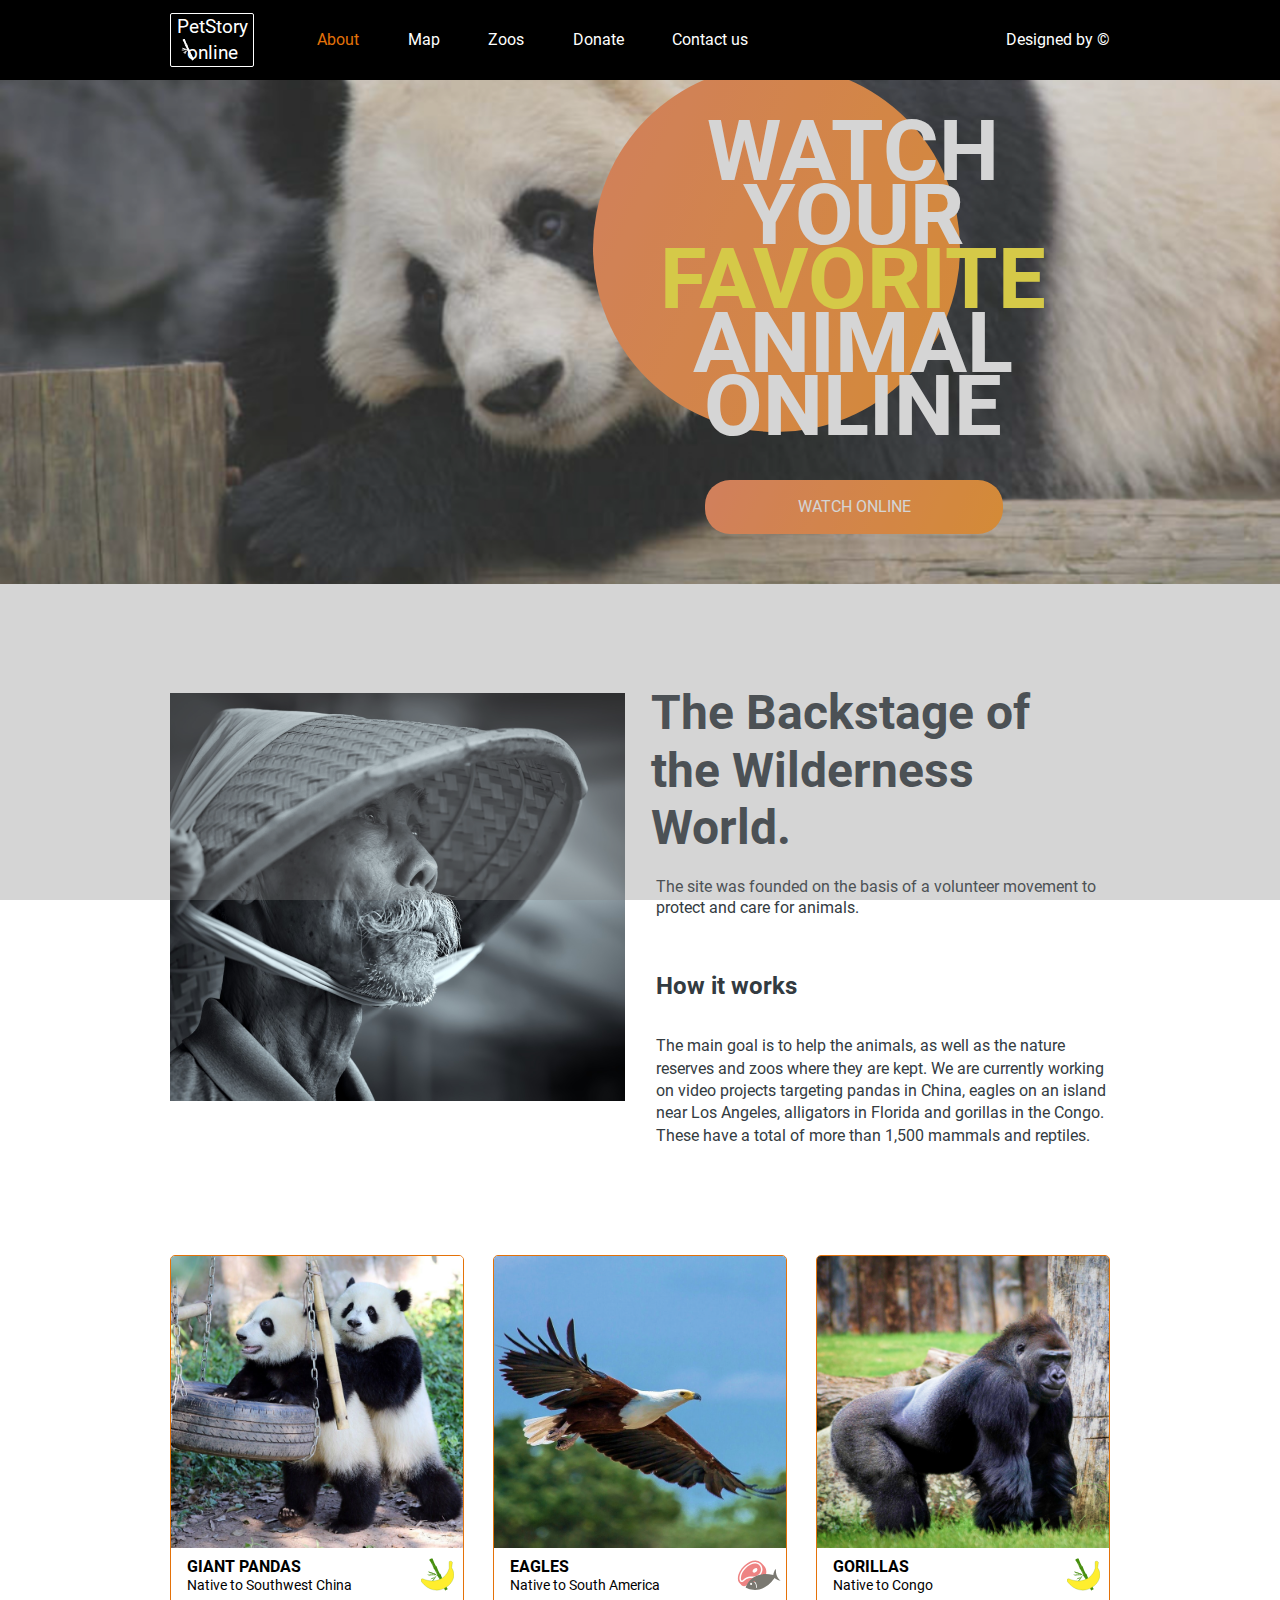
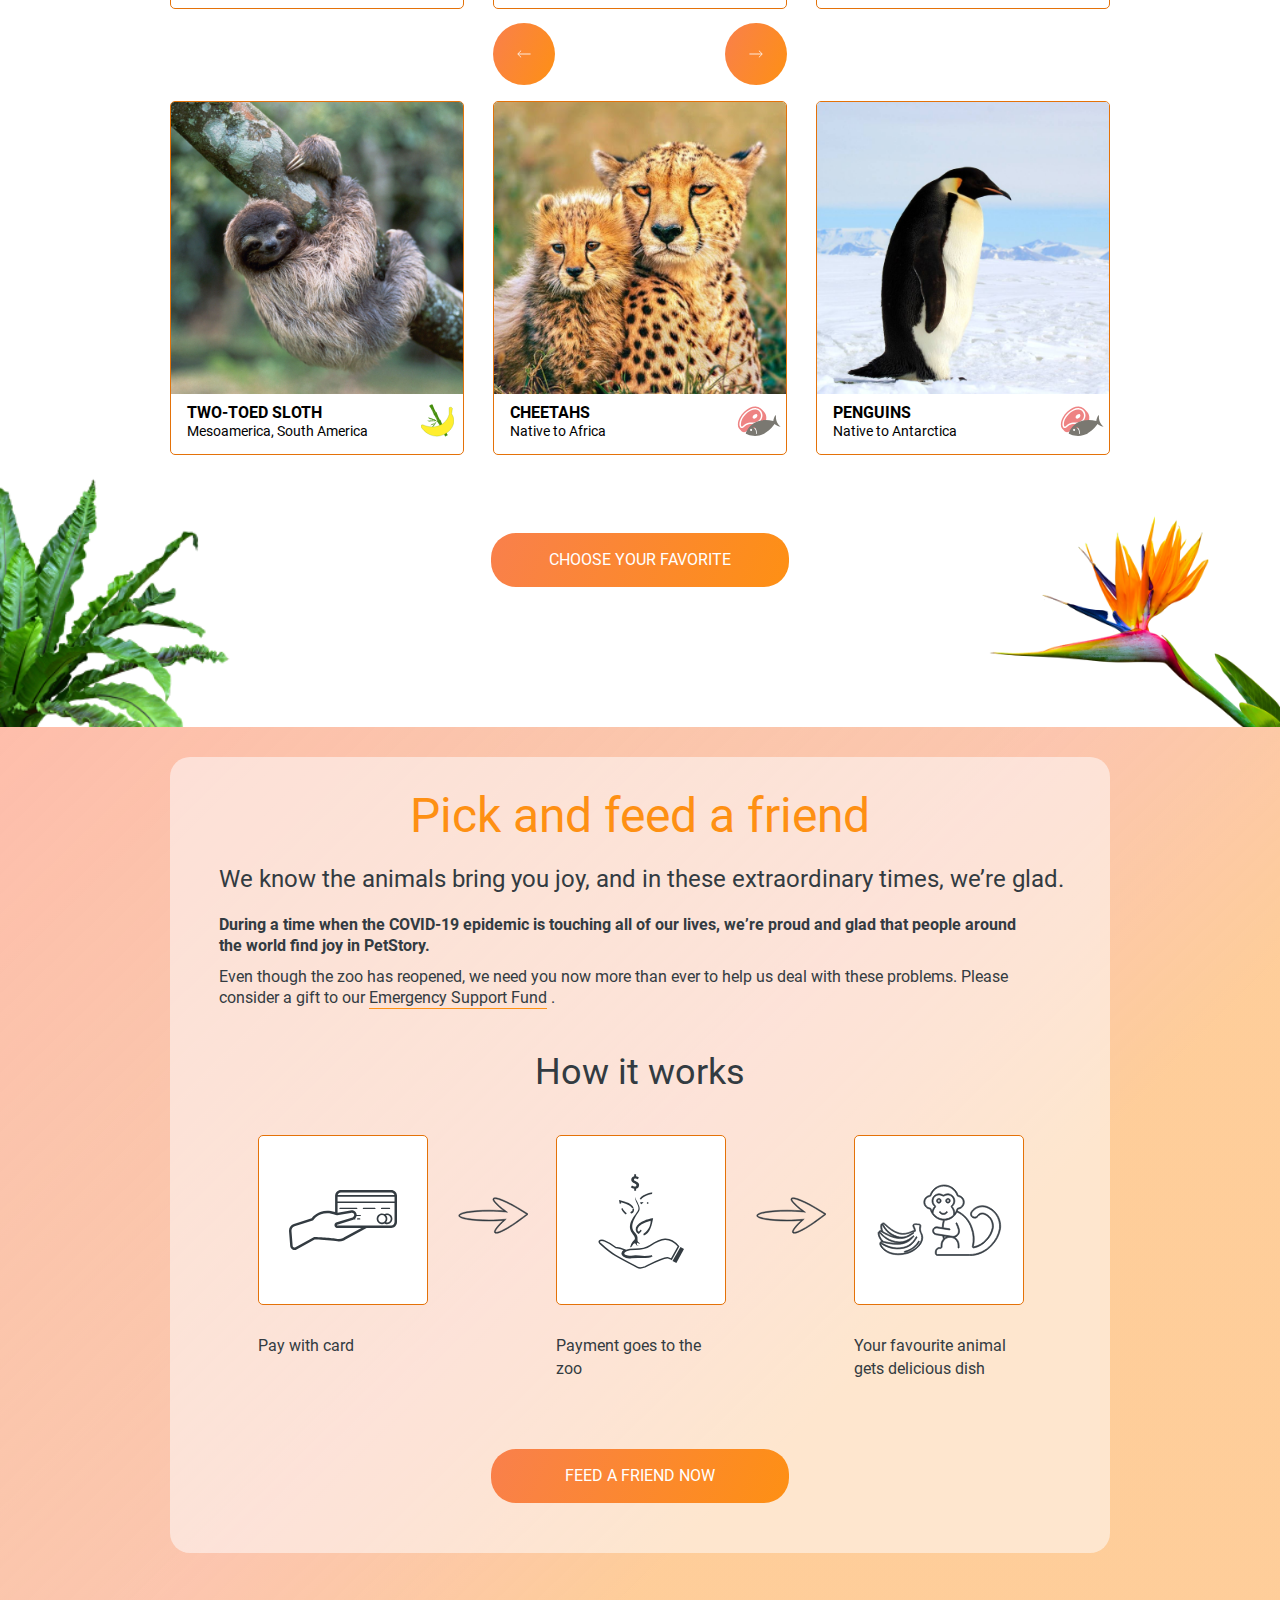
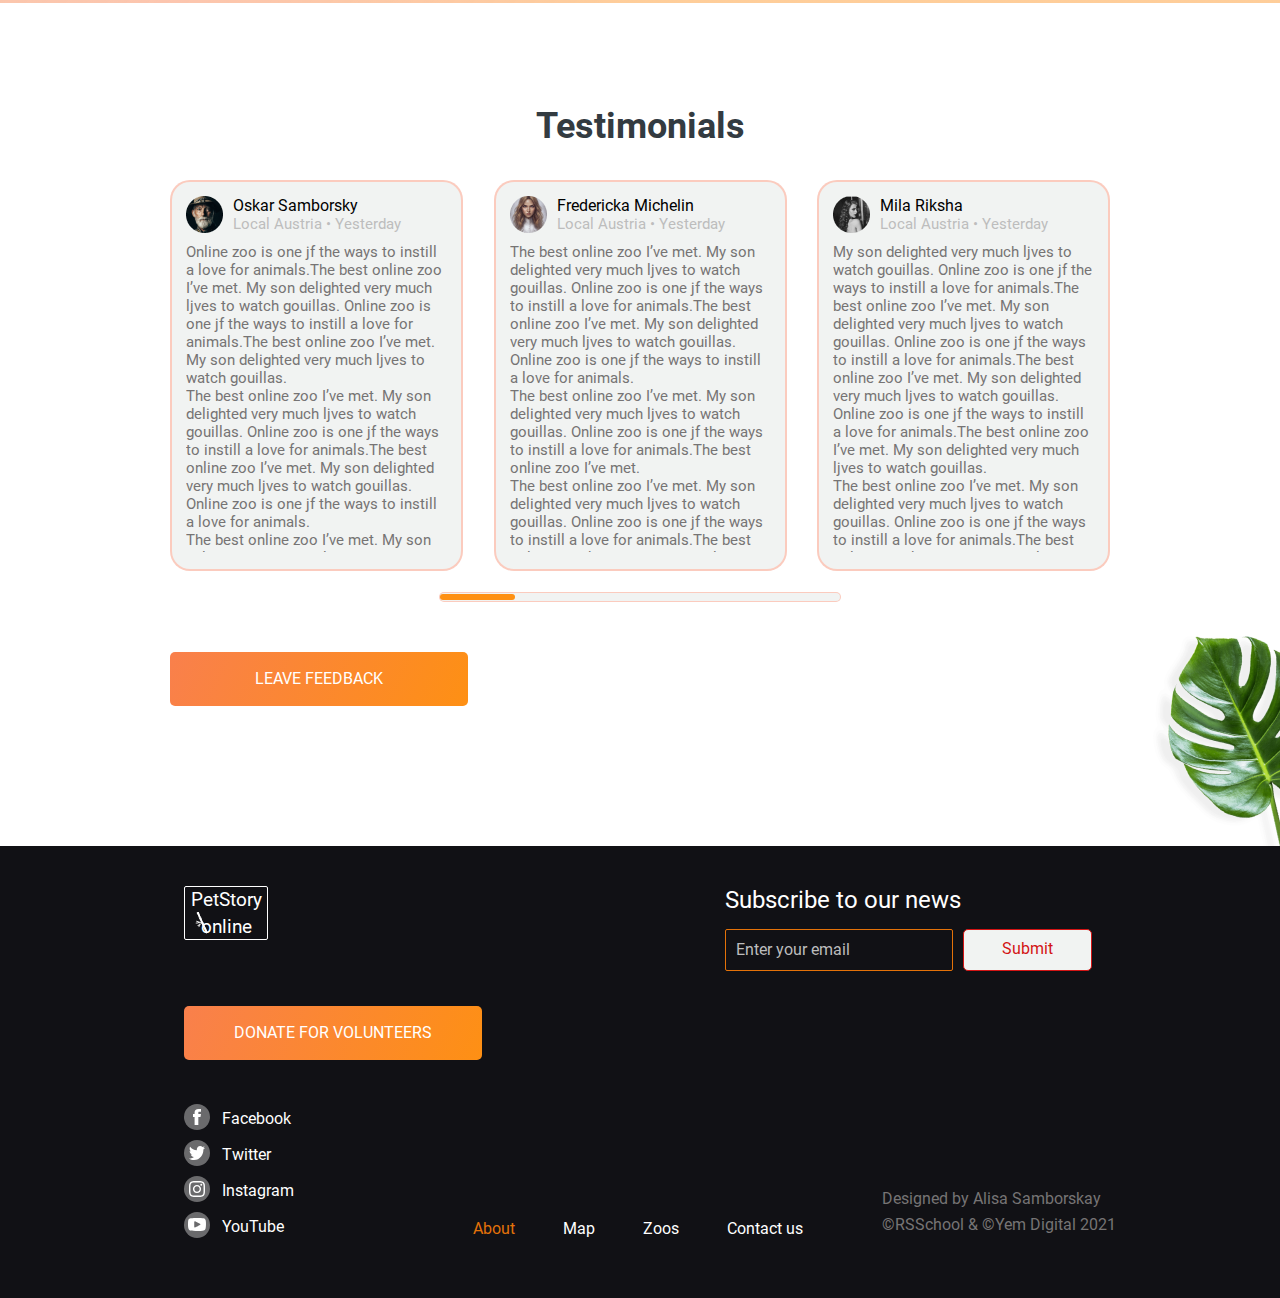
==== commit 014d366f: "feat: complete styling of the burger menu" ====
--- a/online-zoo/pages/main/index.html
+++ b/online-zoo/pages/main/index.html
@@ -9,7 +9,9 @@
 </head>
  
 <body>
-	<header class="header">
+	<div class="blurred-background blurred-background--on">
+	</div>
+	<header class="header header--opened">
 		<div class="header__container">
 			<h1 class="header__h1">PetStory online</h1>
 			<div class="header__logo">
@@ -17,9 +19,6 @@
 			</div>
 			<div class="header__wrapper">
 				<div class="header__burger-menu">
-					<div class="header__logo--burger">
-						<a class='logo' href="index.html">PetStory<br><div class="logo__positioner"><img class="logo__positioned" src="../../assets/icons/logo/bamboo.svg">online</div></a>
-					</div>
 					<nav class="header__nav nav">
 						<ul class="nav__list">
 							<li class="nav__elem"><a class="nav__link nav__link--active">About</a></li>
@@ -34,7 +33,7 @@
 				<div class="header__copyright">
 					<a class="header__copyright-link" href="https://www.figma.com/file/jfEFwkXVj1WRq7sUHDr8os/PetStory-online">Designed by &#169;</a>
 				</div>
-				<button class="header__burger-btn-closed" type="button"><div class="header__burger-btn-img"></div></button>
+				<button class="header__burger-btn" type="button"><div class="header__burger-btn-img"></div></button>
 			</div>
 		</div>
 	</header>
--- a/online-zoo/pages/main/style.css
+++ b/online-zoo/pages/main/style.css
@@ -35,14 +35,24 @@
   clip: rect(0 0 0 0);
 }
 
+.blurred-background--on {
+  position: fixed;
+  z-index: 2;
+  width: 100%;
+  height: 100vh;
+  background: gray;
+  opacity: 0.33;
+}
+
 .header {
   position: absolute;
-  z-index: 1;
+  z-index: 3;
   display: flex;
   flex-direction: column;
   justify-content: center;
   height: 80px;
   width: 100%;
+  /**/
   background: #000;
 }
 .header__logo--burger {
@@ -51,6 +61,7 @@
 .header__burger-menu {
   display: flex;
   flex-direction: row;
+  position: relative;
 }
 .header__container {
   display: flex;
@@ -81,7 +92,7 @@
 .header__copyright-link:hover {
   color: #E47209;
 }
-.header__burger-btn-closed {
+.header__burger-btn {
   display: none;
 }
 
@@ -95,6 +106,7 @@
 }
 @media (max-width: 999px) {
   .header {
+    position: fixed;
     height: 34px;
   }
   .header__container {
@@ -103,10 +115,37 @@
   .header__burger-menu {
     display: none;
   }
+  .header--opened {
+    height: auto;
+    background: white;
+  }
+  .header--opened .header__logo {
+    margin-right: 0;
+  }
+  .header--opened .header__container {
+    height: 100%;
+    flex-direction: column;
+  }
+  .header--opened .header__burger-menu {
+    display: block;
+    width: auto;
+  }
+  .header--opened .header__burger-btn {
+    background: url("../../assets/icons/buttons/x_icon.svg");
+    background-repeat: no-repeat;
+    filter: invert(60%) sepia(86%) saturate(1600%) hue-rotate(10deg) brightness(100%) contrast(101%);
+    align-self: start;
+    margin-top: -54px;
+    height: 14px;
+    width: 14px;
+  }
+  .header--opened .header__burger-btn-img {
+    display: none;
+  }
   .header__copyright {
     display: none;
   }
-  .header__burger-btn-closed {
+  .header__burger-btn {
     display: block;
     height: 10px;
     padding: 0;
@@ -185,6 +224,24 @@
     top: -5px;
     left: 2.5px;
   }
+  .header--opened .logo {
+    margin-top: 10px;
+    width: 82px;
+    height: 52px;
+    color: white;
+    font-size: 19px;
+    line-height: 140%;
+    border: 1px solid white;
+    filter: invert(60%) sepia(86%) saturate(1600%) hue-rotate(10deg) brightness(100%) contrast(101%);
+  }
+  .header--opened .logo__positioner {
+    line-height: inherit;
+  }
+  .header--opened .logo__positioned {
+    left: 10px;
+    top: -2.5px;
+    height: 23px;
+  }
 }
 .nav__list {
   padding-left: 0;
@@ -207,16 +264,39 @@
   display: none;
 }
 
+@media (max-width: 999px) {
+  .header--opened .nav__list {
+    margin-top: 30px;
+    margin-bottom: 25px;
+    flex-direction: column;
+  }
+  .header--opened .nav__elem {
+    margin-bottom: 15px;
+  }
+  .header--opened .nav__link {
+    color: #333B41;
+  }
+}
 .section-1 {
   height: 780px;
   background-image: url("../../assets/images/sec-1/Giant Panda.png");
   background-repeat: no-repeat;
   background-size: cover;
 }
+.section-1__container {
+  width: 1160px;
+  margin-left: auto;
+  margin-right: auto;
+}
 
 @media (max-width: 1599px) {
   .section-1 {
     height: 584px;
+  }
+  .section-1__container {
+    width: 940px;
+    margin-left: auto;
+    margin-right: auto;
   }
 }
 @media (max-width: 999px) {
@@ -245,14 +325,14 @@
 }
 .favorite {
   position: relative;
-  width: 1160px;
+  width: 100%;
   height: auto;
   margin-left: auto;
   margin-right: auto;
 }
 .favorite__big-circle {
   position: absolute;
-  top: 92px; /*header height 80px + section offset 12px */
+  top: 70px;
   right: 108px;
   width: 465px;
   height: 465px;
@@ -287,8 +367,8 @@
 
 @media (max-width: 1599px) {
   .favorite__big-circle {
-    top: 68px;
-    right: 340px;
+    top: 43px;
+    right: 150px;
     width: 367px;
     height: 367px;
   }
@@ -408,15 +488,15 @@
     padding-bottom: 140px;
   }
   .section-2__backstage {
-    margin-bottom: 150px;
+    margin-bottom: 154px;
   }
 }
 @media (max-width: 999px) {
   .section-2 {
     background-image: url("../../assets/images/sec-2/bg-images/flower_foto1.png"), url("../../assets/images/sec-2/bg-images/strelitzia 1.png"), url("../../assets/images/sec-2/bg-images/palm_foto.png");
     background-repeat: no-repeat, no-repeat, no-repeat;
-    background-position: right 12px, right bottom, left bottom;
-    background-size: 16%, 17.8%, 13%;
+    background-position: calc(100% + 29px) 10px, right bottom, left bottom;
+    background-size: 19.9%, 17.8%, 13%;
   }
   .section-2__container {
     width: 600px;
@@ -430,8 +510,8 @@
 @media (max-width: 639px) {
   .section-2 {
     background-image: url("../../assets/images/sec-2/bg-images/flower_foto2.png"), url("../../assets/images/sec-2/bg-images/strelitzia 1.png"), url("../../assets/images/sec-2/bg-images/palm_foto-3.png");
-    background-size: 11%, 30%, 18%;
-    background-position: right 38px, calc(100% + 23px) calc(100% + 4px), left bottom;
+    background-size: 6.5%, 30%, 18%;
+    background-position: right 34px, calc(100% + 23px) calc(100% + 4px), left bottom;
   }
   .section-2__container {
     width: 300px;
@@ -483,6 +563,9 @@
   .backstage {
     height: 427px;
   }
+  .backstage__p-1, .backstage__p-2, .backstage__h-2 {
+    padding-left: 5px;
+  }
   .backstage__img {
     padding-top: 6.4px;
     width: 455px;
@@ -498,6 +581,9 @@
 @media (max-width: 999px) {
   .backstage {
     height: 370px;
+  }
+  .backstage__p-1, .backstage__p-2, .backstage__h-2 {
+    padding-left: 0;
   }
   .backstage__img {
     display: none;
@@ -508,9 +594,10 @@
     height: auto;
   }
   .backstage__p-1 {
-    margin-bottom: 34px;
+    margin-bottom: 33px;
   }
   .backstage__h-2 {
+    padding-left: 3px;
     margin-bottom: 18px;
   }
   .backstage__p-2 {
@@ -552,7 +639,7 @@
   position: relative;
 }
 .animals-card__line-2 {
-  margin-bottom: 75px;
+  margin-bottom: 80px;
 }
 .animals-card__btn {
   margin-left: auto;
@@ -594,6 +681,9 @@
     bottom: 19px;
     left: calc(50% - 77px);
   }
+  .animals-card__line-1 {
+    padding-bottom: 95px;
+  }
   .animals-card__line-2 {
     margin-bottom: 60px;
   }
@@ -608,9 +698,10 @@
   }
   .animals-card__line-1 {
     padding-bottom: 0;
+    margin-bottom: 5px;
   }
   .animals-card__line-2 {
-    margin-bottom: 0;
+    margin-bottom: 2px;
   }
   .animals-card__arrow-btn-next, .animals-card__arrow-btn-prev {
     display: none !important;
@@ -620,6 +711,7 @@
   margin: 0;
   position: relative;
   overflow: hidden;
+  box-sizing: border-box;
   width: 366px;
   height: 426px;
   transition: all 0.4s ease-in-out;
@@ -952,7 +1044,7 @@
     top: calc(50% - 23px);
   }
 }
-@media (max-width: 1599px) {
+@media (max-width: 999px) {
   .pickNfeed {
     padding-top: 10px;
     padding-bottom: 60px;
@@ -979,7 +1071,7 @@
     width: 600px;
     margin-right: auto;
     margin-left: auto;
-    margin-bottom: 42px;
+    margin-bottom: 44px;
   }
   .pickNfeed__ilustration-3 {
     margin-right: 12px;
@@ -990,7 +1082,7 @@
     width: 100px;
     height: 40px;
     background-image: url("../../assets/icons/pick&feed/arrow.svg");
-    z-index: 10;
+    z-index: 1;
   }
 }
 @media (max-width: 639px) {
@@ -1230,6 +1322,7 @@
   }
   .comments__comment--first {
     position: absolute;
+    left: 0;
     width: 1px;
     height: 1px;
     margin: -1px;
@@ -1432,13 +1525,13 @@
   outline: none;
 }
 .footer__subscription-email::-moz-placeholder {
+  vertical-align: middle;
   font-size: 16px;
-  line-height: 140%;
   color: #BDBDBD;
 }
 .footer__subscription-email::placeholder {
+  vertical-align: middle;
   font-size: 16px;
-  line-height: 140%;
   color: #BDBDBD;
 }
 .footer__subscription-submit {
@@ -1484,6 +1577,9 @@
     grid-template-columns: 300px 73px 1fr;
     grid-template-rows: 85px 121px 1fr;
   }
+  .footer__link-line1 {
+    line-height: 165%;
+  }
   .footer__socials, .footer__btn, .footer__logo {
     margin-left: 0;
   }
@@ -1532,6 +1628,7 @@
   }
   .footer__socials {
     width: 194px;
+    height: 26px;
     margin-left: auto;
     margin-right: auto;
     display: flex;
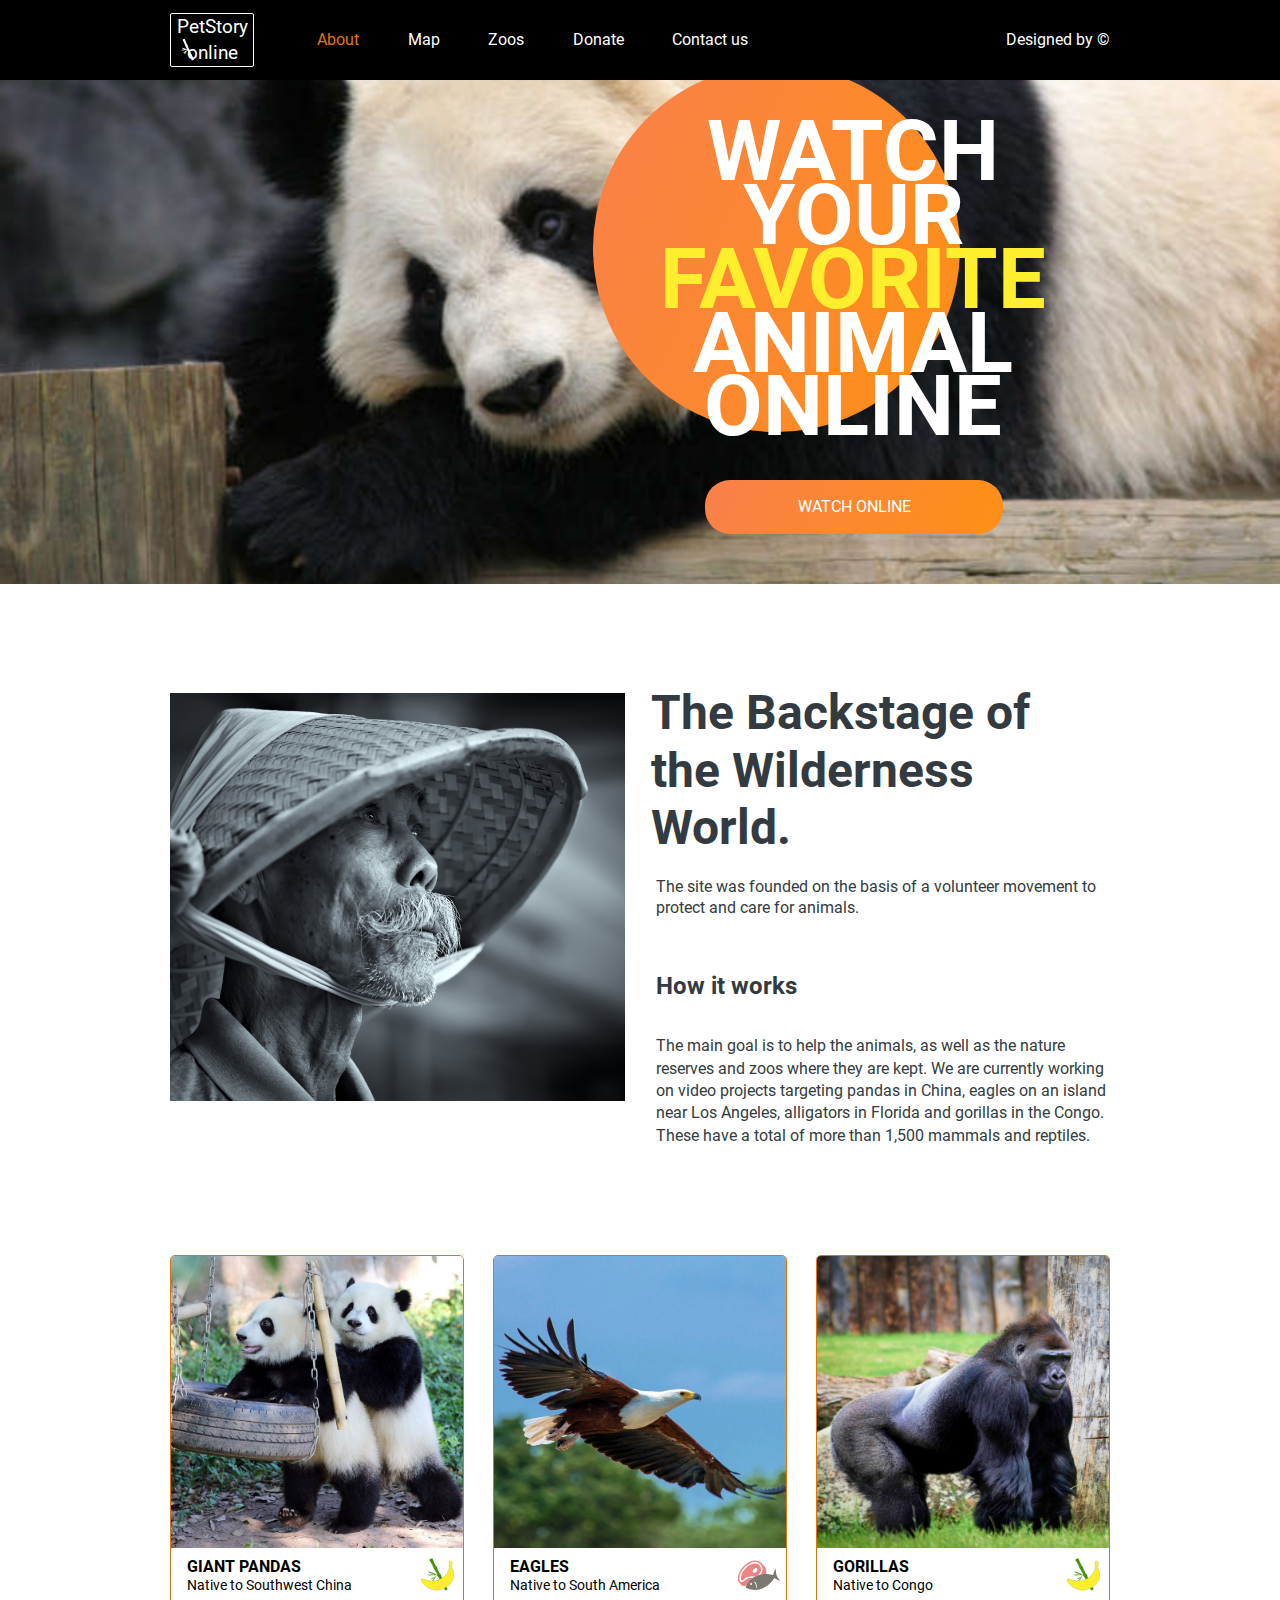
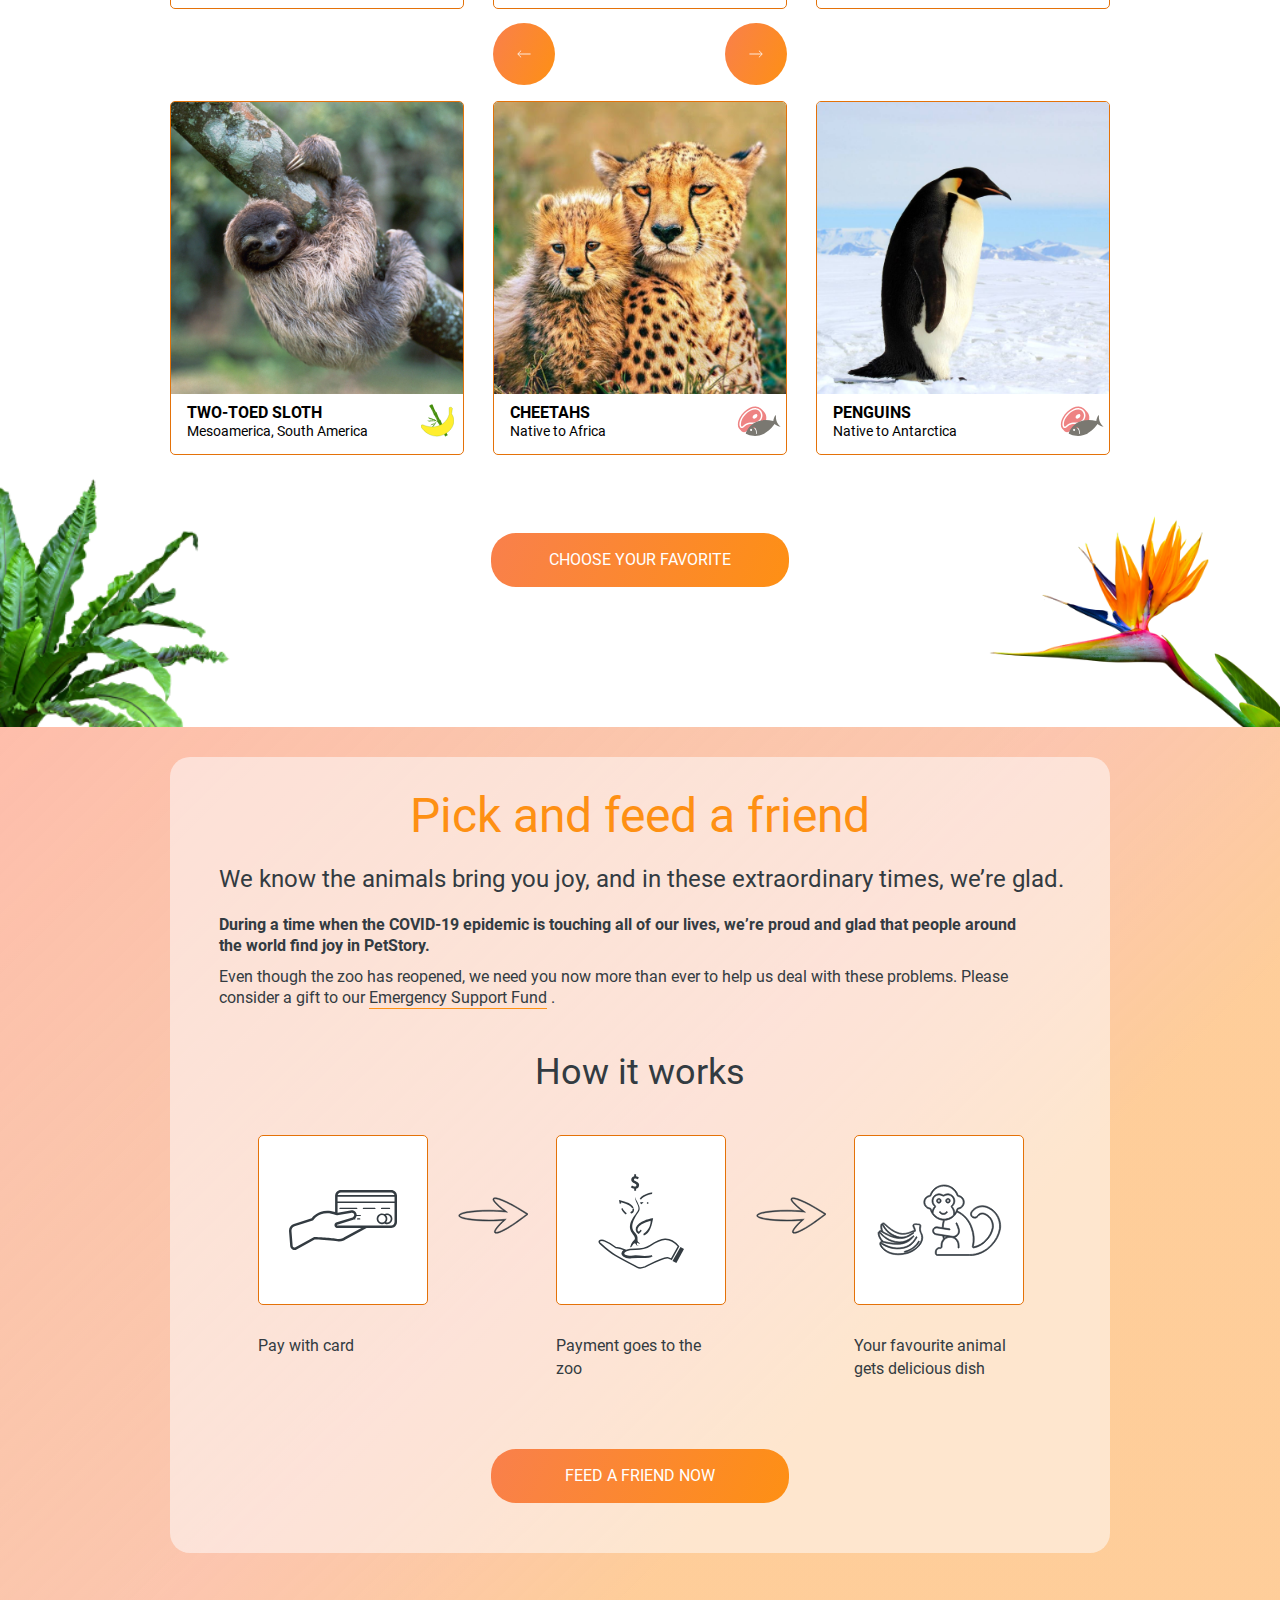
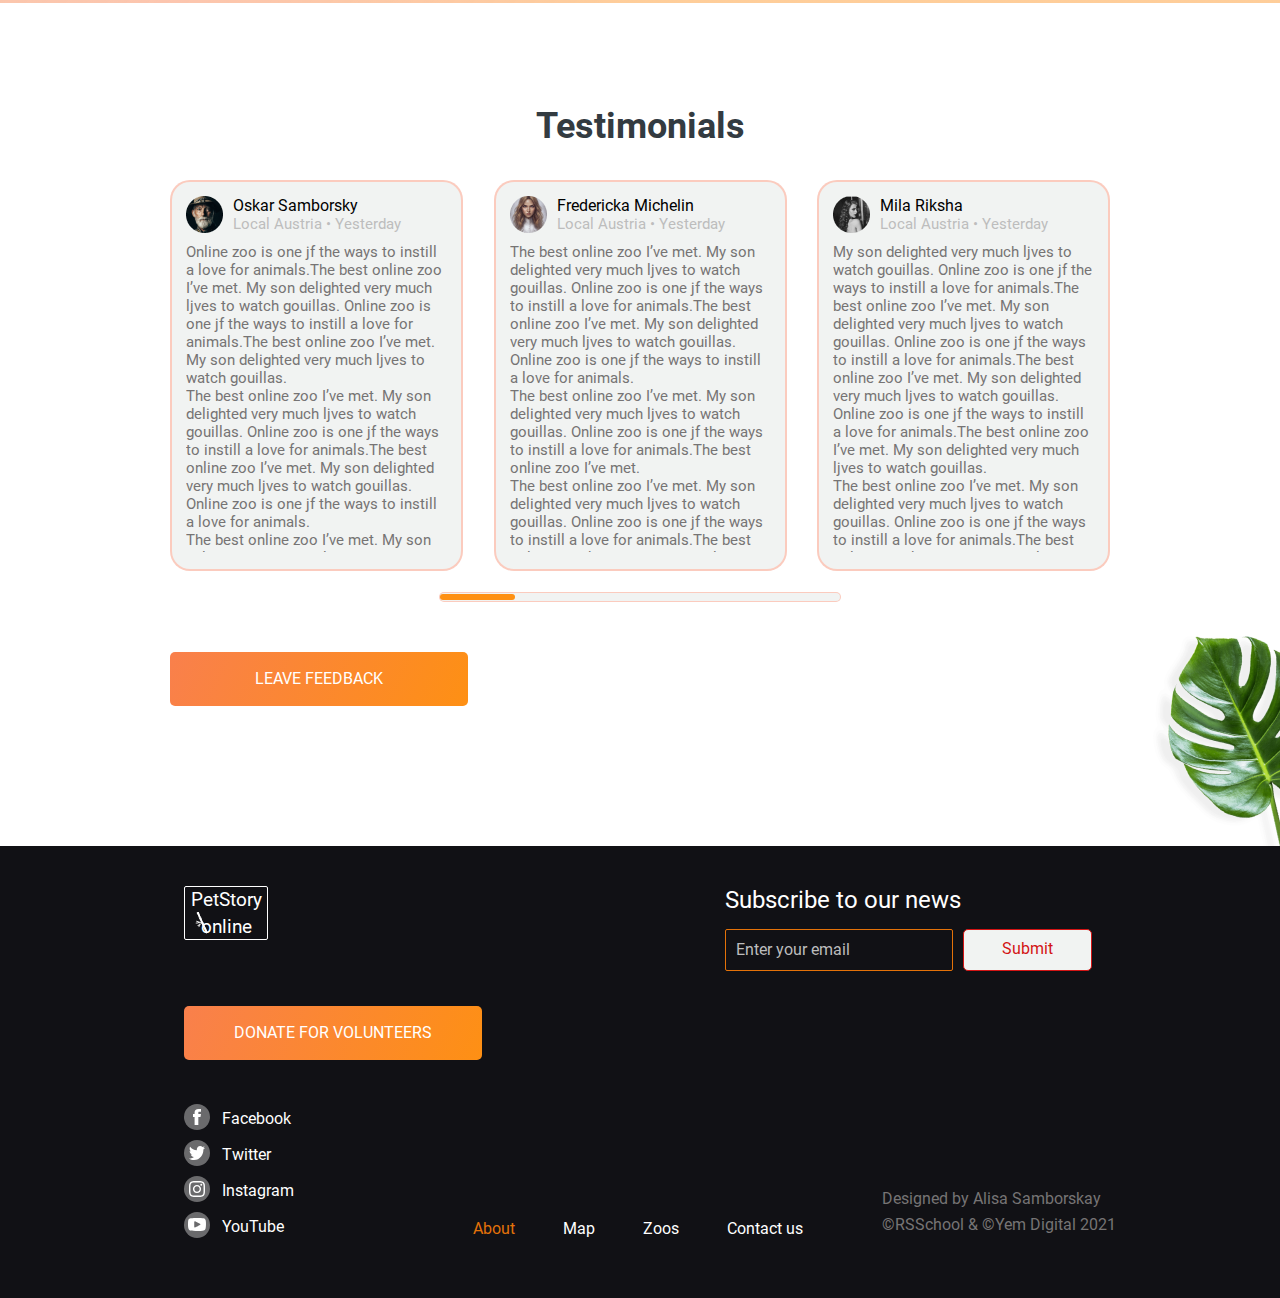
==== commit 954974c9: "feat: complete a script of interaction with burger menu" ====
--- a/online-zoo/pages/main/index.html
+++ b/online-zoo/pages/main/index.html
@@ -9,9 +9,9 @@
 </head>
  
 <body>
-	<div class="blurred-background blurred-background--on">
+	<div class="blurred-background">
 	</div>
-	<header class="header header--opened">
+	<header class="header">
 		<div class="header__container">
 			<h1 class="header__h1">PetStory online</h1>
 			<div class="header__logo">
@@ -252,6 +252,6 @@
 			</form>
 		</div>
 	</footer>
- 	<script src="script.js"></script>
+ 	<script src="../../assets/scripts/burger-menu.js"></script>
 </body>
 </html>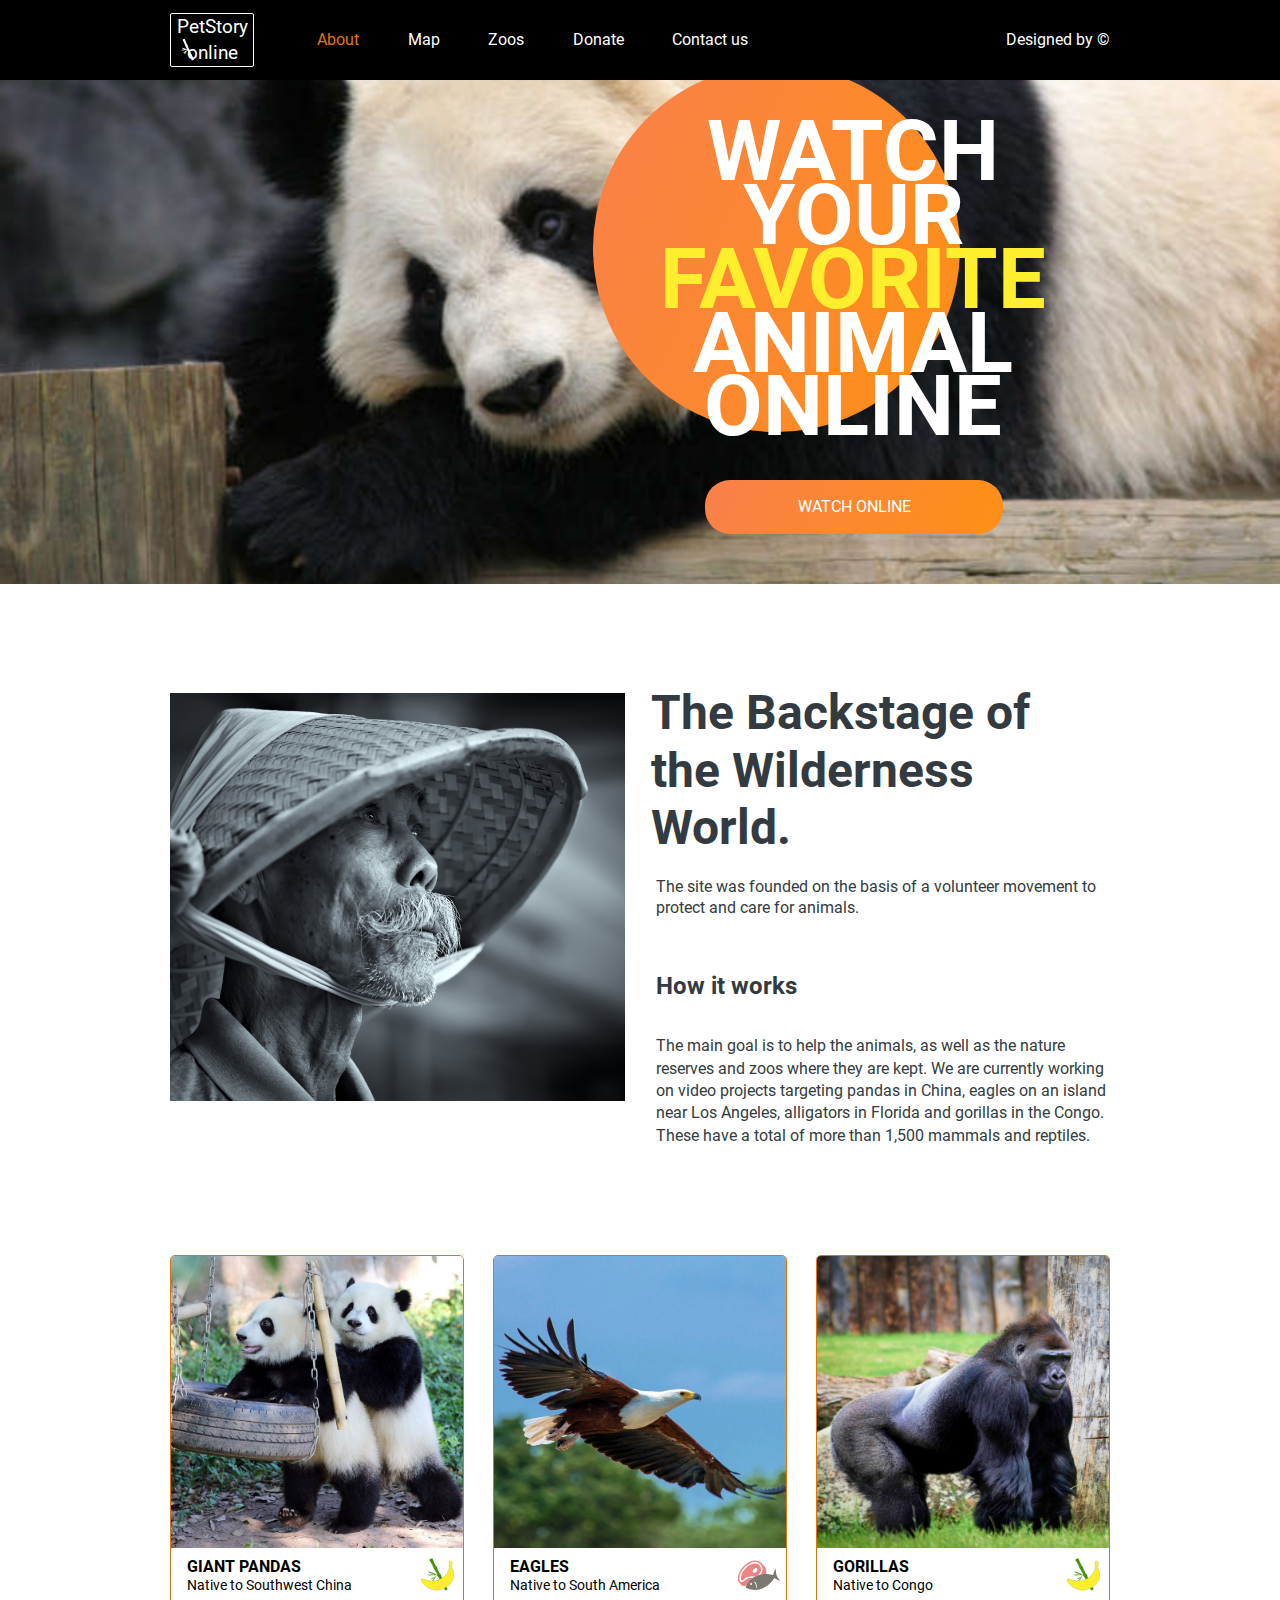
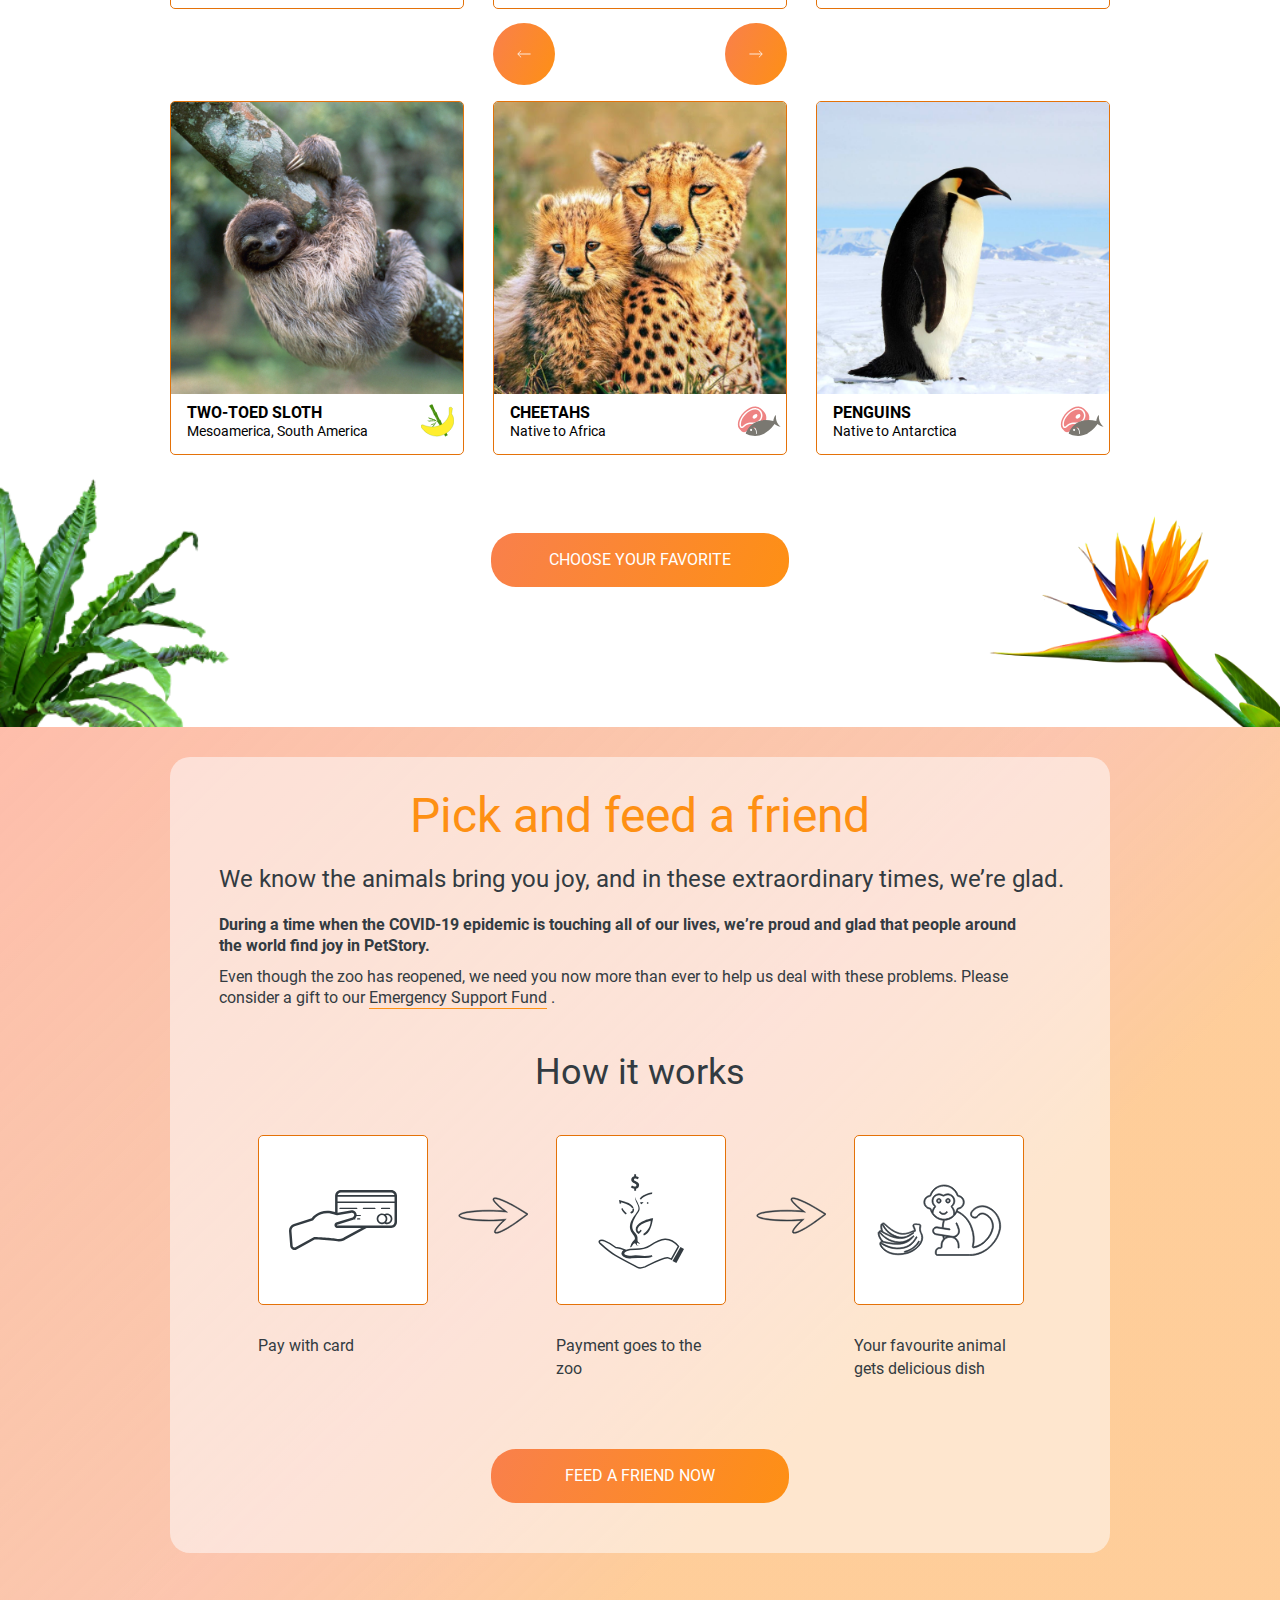
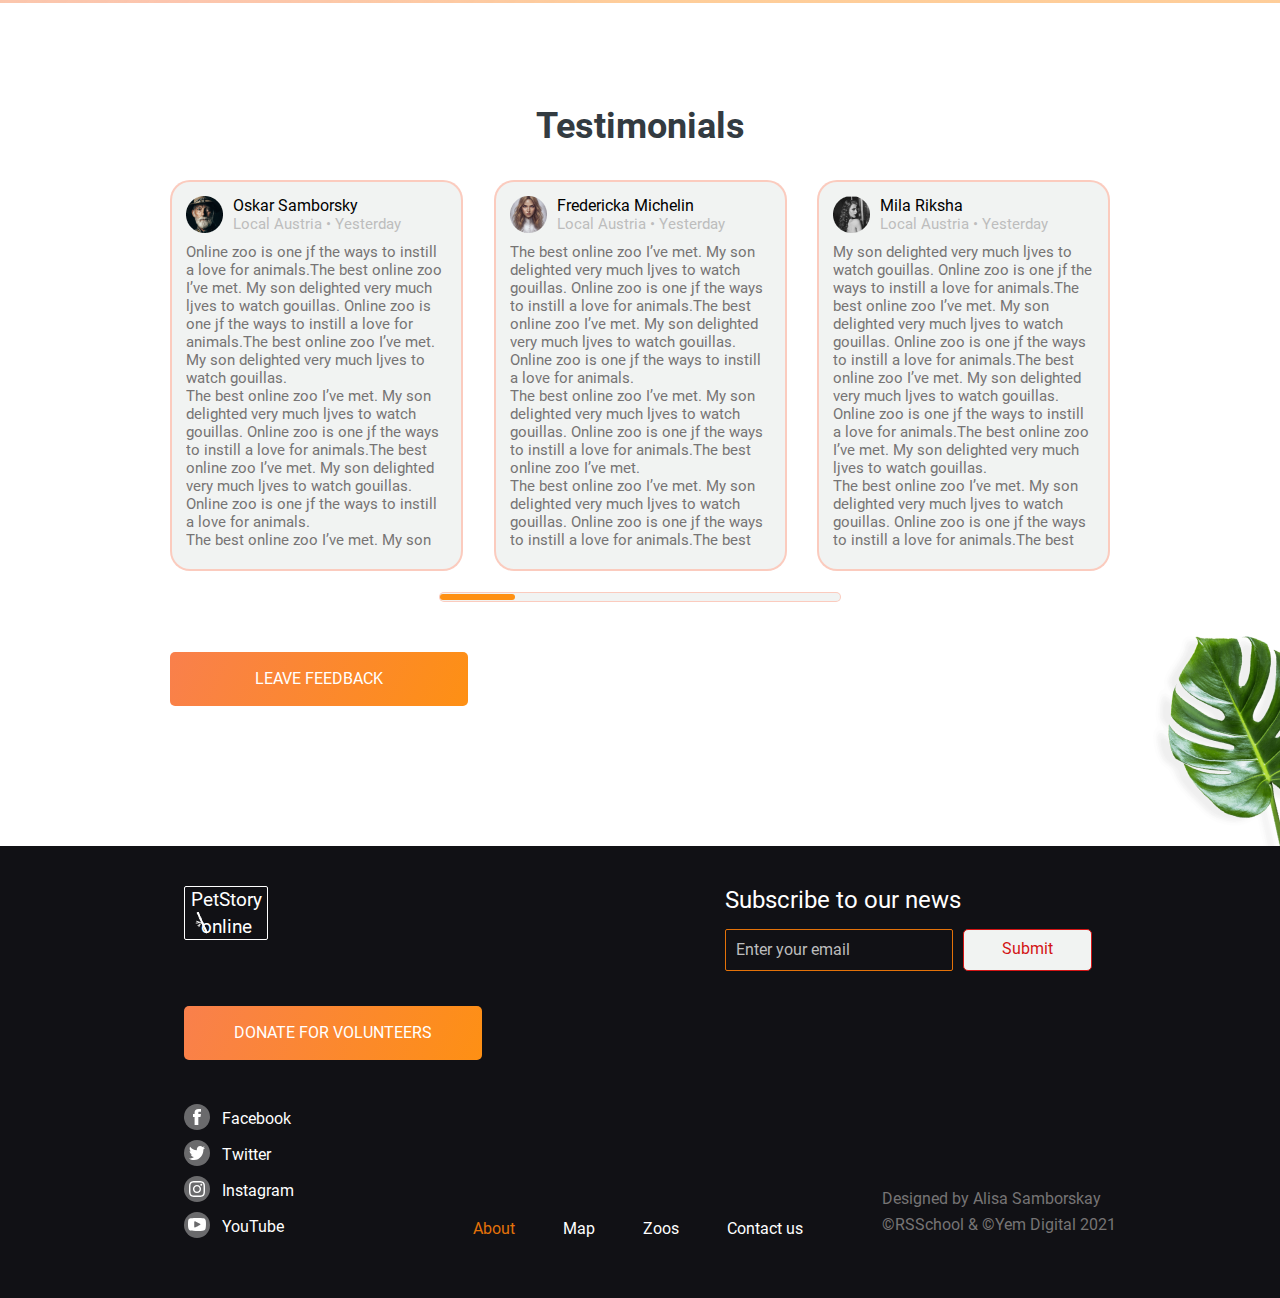
==== commit 9467fa6b: "feat: complete a testimonials popup" ====
--- a/online-zoo/pages/main/index.html
+++ b/online-zoo/pages/main/index.html
@@ -10,6 +10,8 @@
  
 <body>
 	<div class="blurred-background">
+	</div>
+	<div class="blurred-background-popup">
 	</div>
 	<header class="header">
 		<div class="header__container">
@@ -252,6 +254,30 @@
 			</form>
 		</div>
 	</footer>
+	<div class="comments__comment popup">
+		<div class="comments__container">
+			<div class="comments__user-info">
+				<img class="comments__userpic" src="../../assets/images/sec-4/comments/userpic4.png">
+				<div class="comments__about">
+					<div class="comments__user-name">Mila Riksha</div>
+					<div class="comments__post-info">
+						Local Austria • Yesterday
+					</div>
+				</div>
+			</div>
+			<div class="comments__content">
+				My son delighted very much ljves to watch gouillas. Online zoo is one jf the ways to instill a love for animals.The best online zoo I’ve met. My son delighted very much ljves to watch gouillas. Online zoo is one jf the ways to instill a love for animals.The best online zoo I’ve met. My son delighted very much ljves to watch gouillas. Online zoo is one jf the ways to instill a love for animals.The best online zoo I’ve met. My son delighted very much ljves to watch gouillas.<br>The best online zoo I’ve met. My son delighted very much ljves to watch gouillas. Online zoo is one jf the ways to instill a love for animals.The best online zoo I’ve met. My son delighted very much ljves to watch gouillas. Online zoo is one jf the ways to instill a love for animals.
+			</div>
+		</div>
+		<button class="popup__close-btn" type="button">
+			<svg width="14" height="14" viewBox="0 0 14 14" fill="none" xmlns="http://www.w3.org/2000/svg">
+			<path d="M1 14C0.744141 14 0.488281 13.9023 0.292969 13.707C-0.0976562 13.3164 -0.0976562 12.6836 0.292969 12.293L12.293 0.292969C12.6836 -0.0976562 13.3164 -0.0976562 13.707 0.292969C14.0977 0.683594 14.0977 1.31641 13.707 1.70703L1.70703 13.707C1.51172 13.9023 1.25586 14 1 14Z" fill="#4B9200"/>
+			<path d="M13 14C12.7441 14 12.4883 13.9023 12.293 13.707L0.292969 1.70703C-0.0976562 1.31641 -0.0976562 0.683594 0.292969 0.292969C0.683594 -0.0976562 1.31641 -0.0976562 1.70703 0.292969L13.707 12.293C14.0977 12.6836 14.0977 13.3164 13.707 13.707C13.5117 13.9023 13.2559 14 13 14Z" fill="#4B9200"/>
+			</svg>
+		</button>
+	</div>
+
  	<script src="../../assets/scripts/burger-menu.js"></script>
+ 	<script src="../../assets/scripts/popup-comment.js"></script>
 </body>
 </html>--- a/online-zoo/pages/main/style.css
+++ b/online-zoo/pages/main/style.css
@@ -37,16 +37,25 @@
 
 .blurred-background--on {
   position: fixed;
-  z-index: 2;
+  z-index: 6;
   width: 100%;
   height: 100vh;
   background: gray;
   opacity: 0.33;
 }
 
+.blurred-background-popup--on {
+  position: fixed;
+  z-index: 4;
+  width: 100%;
+  height: 100vh;
+  background: gray;
+  opacity: 0.33;
+}
+
 .header {
   position: absolute;
-  z-index: 3;
+  z-index: 7;
   display: flex;
   flex-direction: column;
   justify-content: center;
@@ -1288,7 +1297,7 @@
   margin-right: 13px;
 }
 .comments__content {
-  height: 309px;
+  height: 307px;
   overflow-y: hidden;
 }
 .comments__user-info {
@@ -1312,6 +1321,14 @@
 }
 .comments__content {
   color: #767474;
+}
+
+.popup {
+  display: none;
+}
+
+.popup__close-btn {
+  display: none;
 }
 
 @media (max-width: 1599px) {
@@ -1336,7 +1353,7 @@
   .comments {
     flex-wrap: wrap;
   }
-  .comments__comment {
+  .comments__comment:not(.popup) {
     width: 100%;
     height: 109px;
     margin-bottom: 15px;
@@ -1344,6 +1361,30 @@
   .comments__content {
     height: 35px;
     overflow-y: hidden;
+  }
+  .popup {
+    display: block;
+    position: absolute;
+    z-index: 5;
+    top: -1000px;
+    transition: top 0.7s ease-in-out;
+    left: calc(50% - 134px);
+  }
+  .popup .comments__content {
+    height: 307px;
+  }
+  .popup .popup__close-btn {
+    display: block;
+    position: absolute;
+    z-index: 1;
+    top: 0px;
+    right: -24px;
+    width: 14px;
+    height: 14px;
+    padding: 0;
+    background-color: transparent;
+    border: none;
+    cursor: pointer;
   }
 }
 @media (max-width: 639px) {
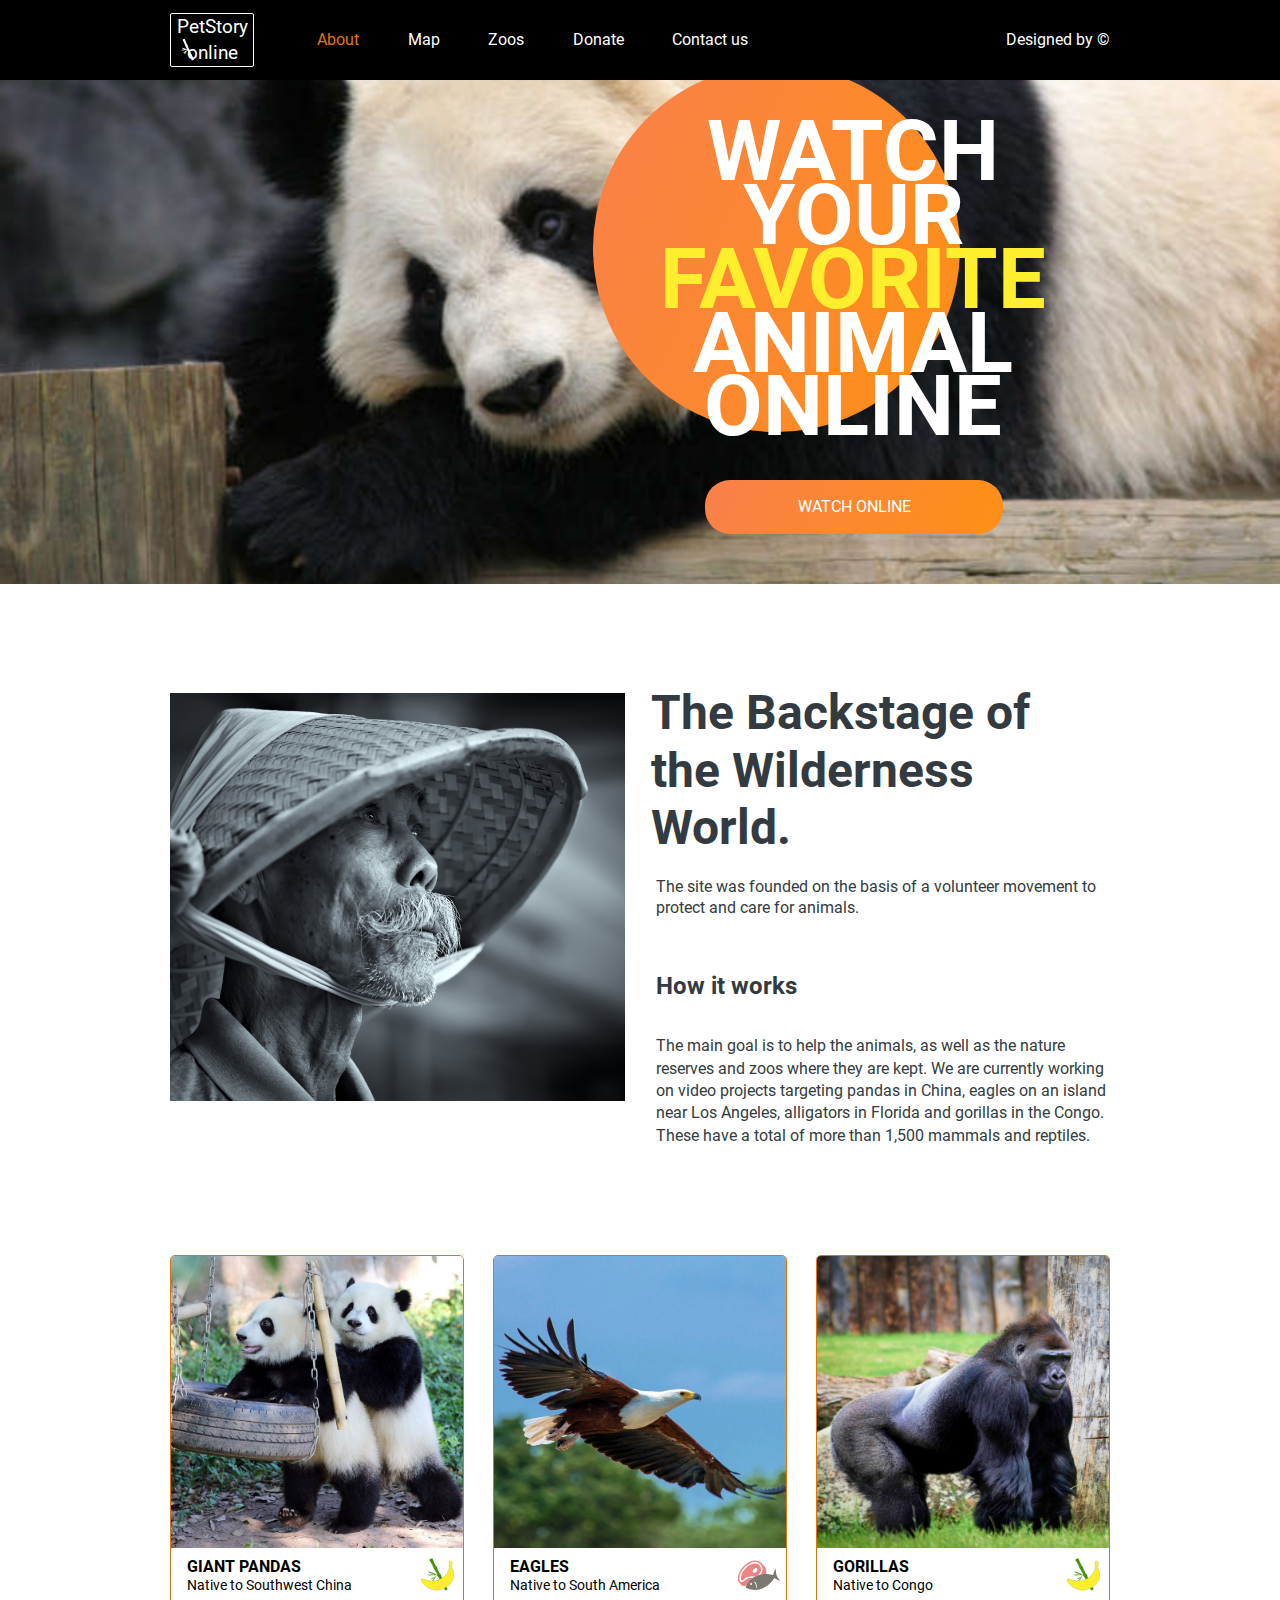
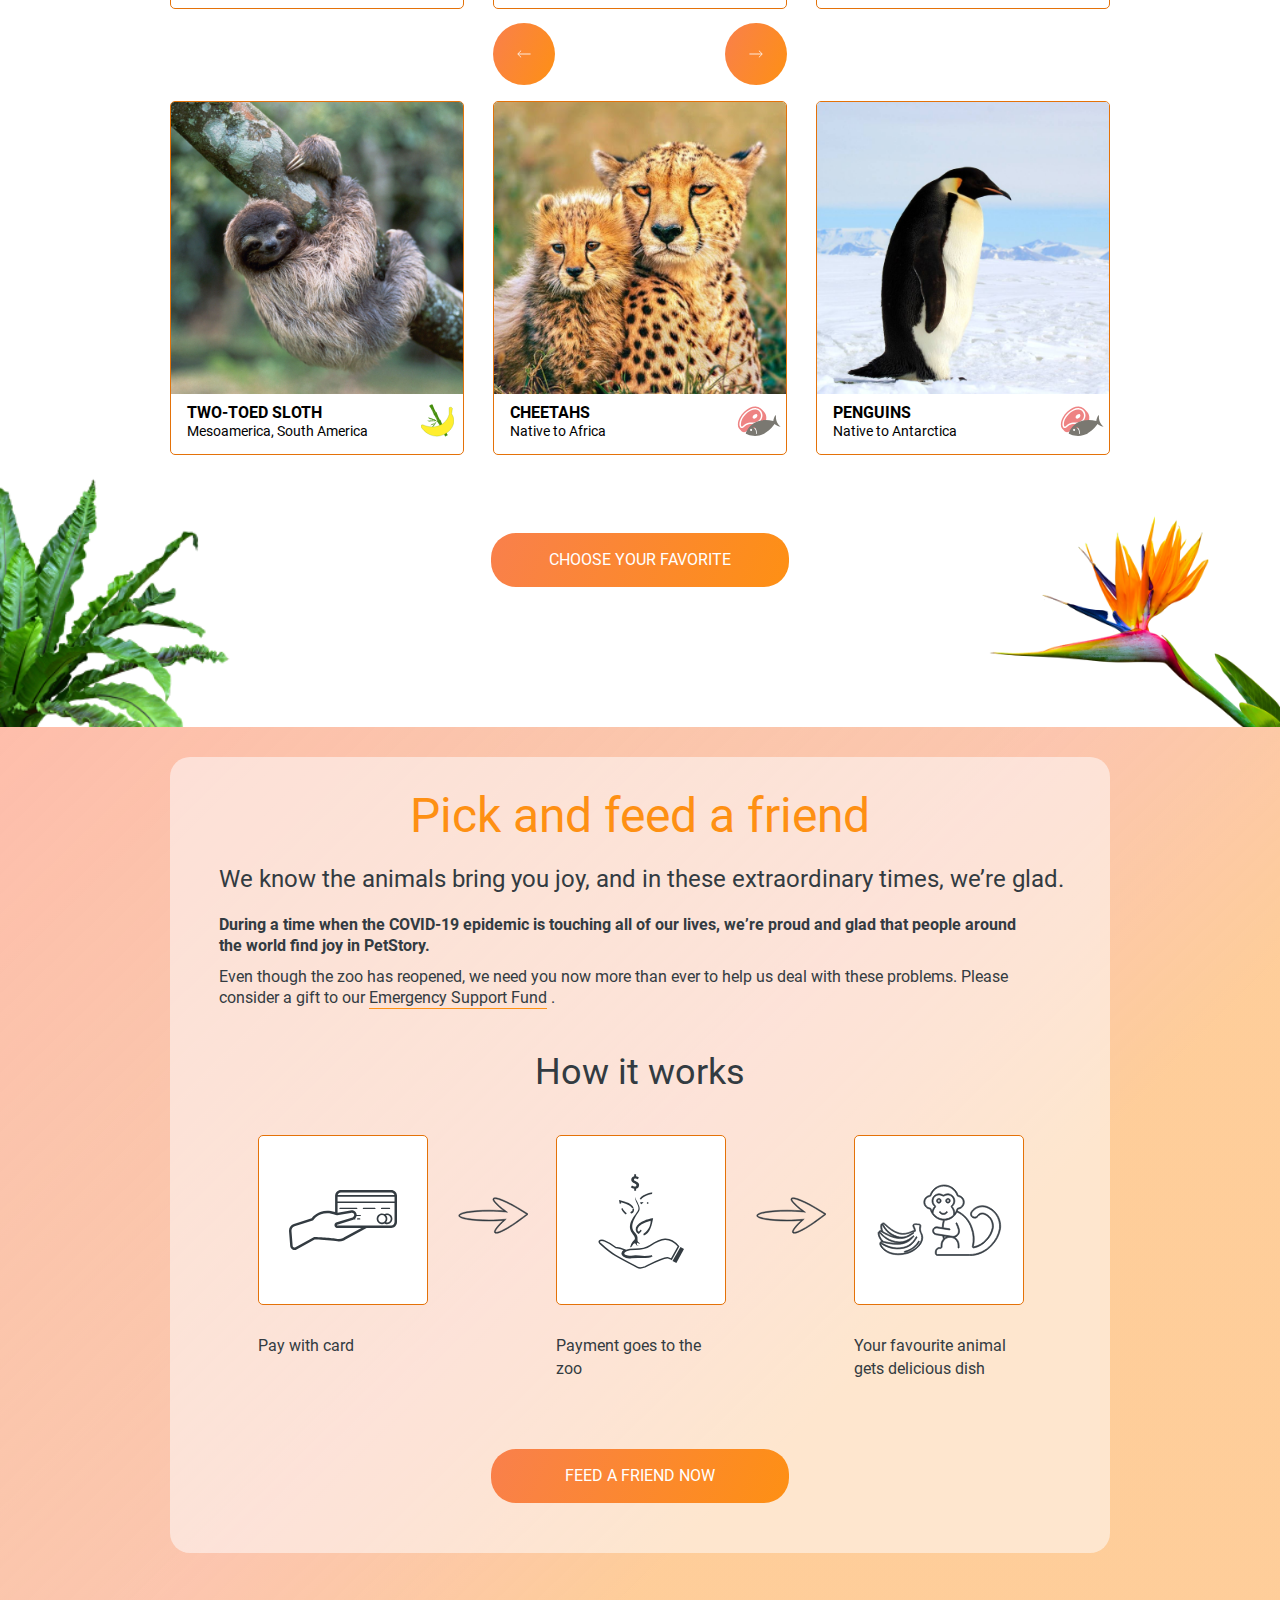
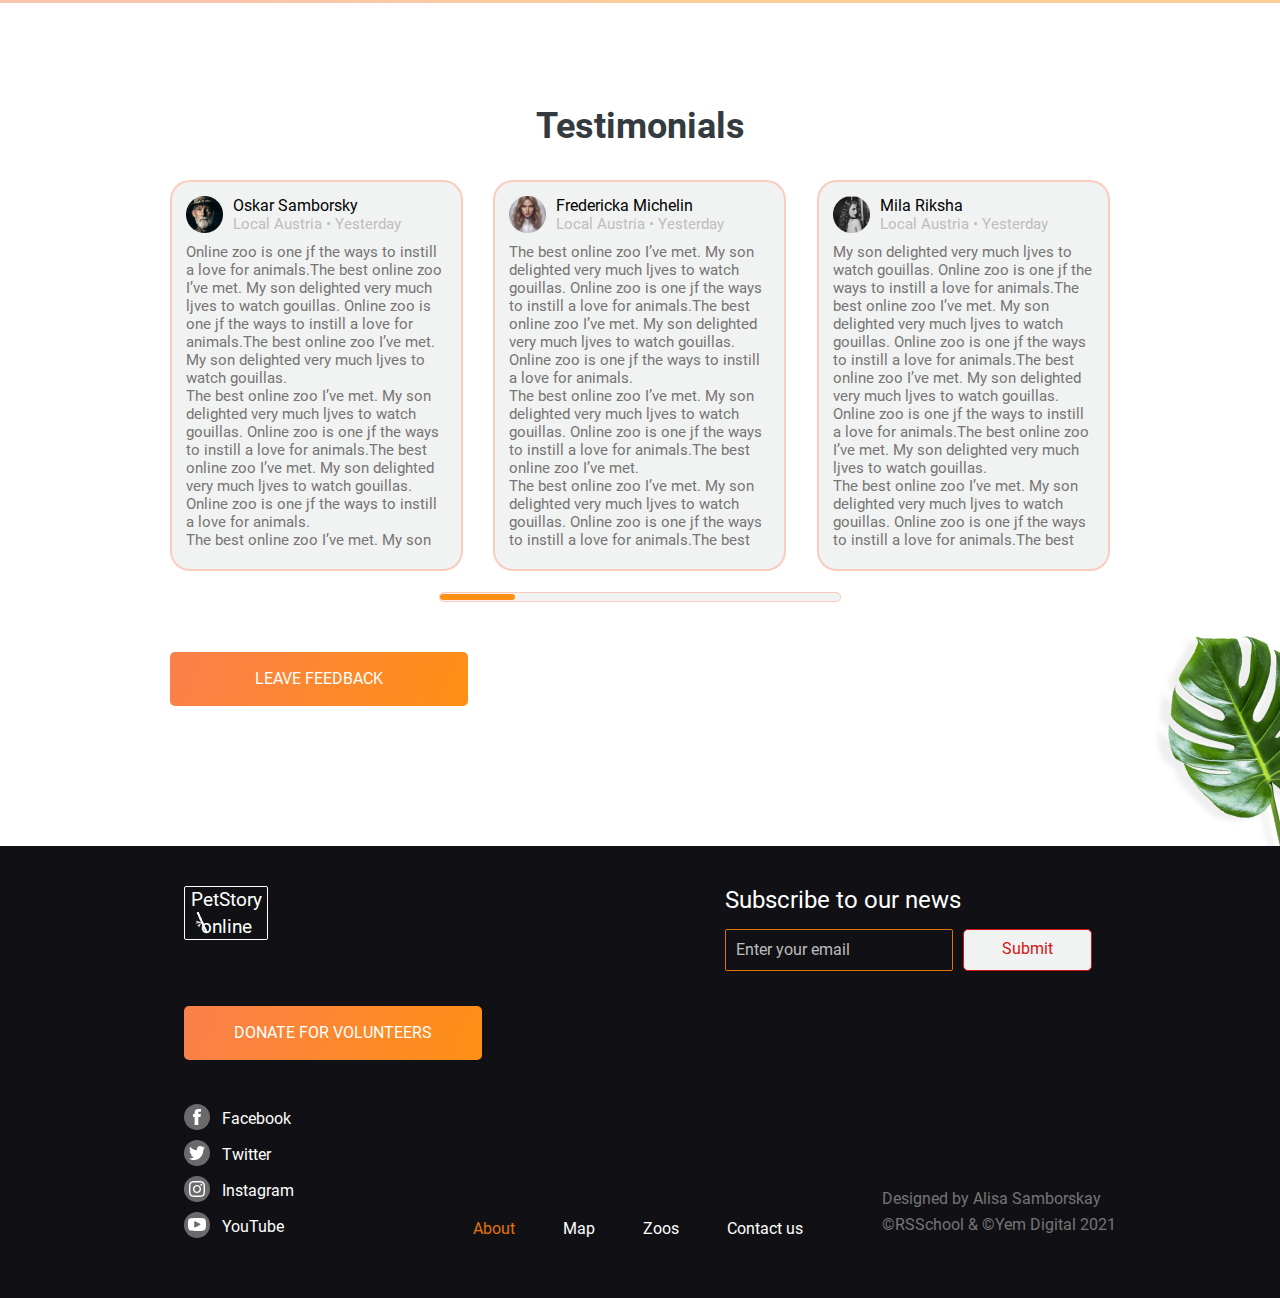
==== commit fbef7c09: "feat: complete a carousel in the testimonials block" ====
--- a/online-zoo/pages/main/index.html
+++ b/online-zoo/pages/main/index.html
@@ -140,73 +140,203 @@
 		<div class="section-4__container">
 			<div class="testimonials">
 				<h2 class="testimonials__h">Testimonials</h2>
-				<div class="testimonials__comments comments">
-					<div class="comments__comment comments__comment--first">
-						<div class="comments__container">
-							<div class="comments__user-info">
-								<img class="comments__userpic" src="../../assets/images/sec-4/comments/userpic1.png">
-								<div class="comments__about">
-									<div class="comments__user-name">Michael John</div>
-									<div class="comments__post-info">
-										Local Austria • Today
-									</div>
-								</div>
-							</div>
-							<div class="comments__content">
-								The best online zoo I’ve met. My son delighted very much ljves to watch gouillas. Online zoo is one jf the ways to instill a love for animals.The best online zoo I’ve met. My son delighted very much ljves to watch gouillas. Online zoo is one jf the ways to instill a love for animals.<br>The best online zoo I’ve met. My son delighted very much ljves to watch gouillas. Online zoo is one jf the ways to instill a love for animals.The best online zoo I’ve met. My son delighted very much ljves to watch gouillas. Online zoo is one jf the ways to instill a love for animals.
-							</div>
-						</div>
-					</div>
-					<div class="comments__comment">
-						<div class="comments__container">
-							<div class="comments__user-info">
-								<img class="comments__userpic" src="../../assets/images/sec-4/comments/userpic2.png">
-								<div class="comments__about">
-									<div class="comments__user-name">Oskar Samborsky</div>
-									<div class="comments__post-info">
-										Local Austria • Yesterday
-									</div>
-								</div>
-							</div>
-							<div class="comments__content">
-								Online zoo is one jf the ways to instill a love for animals.The best online zoo I’ve met. My son delighted very much ljves to watch gouillas. Online zoo is one jf the ways to instill a love for animals.The best online zoo I’ve met. My son delighted very much ljves to watch gouillas.<br>The best online zoo I’ve met. My son delighted very much ljves to watch gouillas. Online zoo is one jf the ways to instill a love for animals.The best online zoo I’ve met. My son delighted very much ljves to watch gouillas. Online zoo is one jf the ways to instill a love for animals.<br>The best online zoo I’ve met. My son delighted very much ljves to watch gouillas. Online zoo is one jf the ways to instill a love for animals.The best online zoo I’ve met. My son delighted very much ljves to watch gouillas. Online zoo is one jf the ways to instill a love for animals.
-							</div>
-						</div>
-					</div>
-					<div class="comments__comment">
-						<div class="comments__container">
-							<div class="comments__user-info">
-								<img class="comments__userpic" src="../../assets/images/sec-4/comments/userpic3.png">
-								<div class="comments__about">
-									<div class="comments__user-name">Fredericka Michelin</div>
-									<div class="comments__post-info">
-										Local Austria • Yesterday
-									</div>
-								</div>
-							</div>
-							<div class="comments__content">
-								The best online zoo I’ve met. My son delighted very much ljves to watch gouillas. Online zoo is one jf the ways to instill a love for animals.The best online zoo I’ve met. My son delighted very much ljves to watch gouillas. Online zoo is one jf the ways to instill a love for animals.<br>The best online zoo I’ve met. My son delighted very much ljves to watch gouillas. Online zoo is one jf the ways to instill a love for animals.The best online zoo I’ve met.<br>The best online zoo I’ve met. My son delighted very much ljves to watch gouillas. Online zoo is one jf the ways to instill a love for animals.The best online zoo I’ve met. My son delighted very much ljves to watch gouillas. Online zoo is one jf the ways to instill a love for animals.
-							</div>
-						</div>
-					</div>
-					<div class="comments__comment">
-						<div class="comments__container">
-							<div class="comments__user-info">
-								<img class="comments__userpic" src="../../assets/images/sec-4/comments/userpic4.png">
-								<div class="comments__about">
-									<div class="comments__user-name">Mila Riksha</div>
-									<div class="comments__post-info">
-										Local Austria • Yesterday
-									</div>
-								</div>
-							</div>
-							<div class="comments__content">
-								My son delighted very much ljves to watch gouillas. Online zoo is one jf the ways to instill a love for animals.The best online zoo I’ve met. My son delighted very much ljves to watch gouillas. Online zoo is one jf the ways to instill a love for animals.The best online zoo I’ve met. My son delighted very much ljves to watch gouillas. Online zoo is one jf the ways to instill a love for animals.The best online zoo I’ve met. My son delighted very much ljves to watch gouillas.<br>The best online zoo I’ve met. My son delighted very much ljves to watch gouillas. Online zoo is one jf the ways to instill a love for animals.The best online zoo I’ve met. My son delighted very much ljves to watch gouillas. Online zoo is one jf the ways to instill a love for animals.
-							</div>
-						</div>
-					</div>
-				</div>
-				<input class="testimonials__scrollbar" type="range" min="1" max="100" value="1" name="range" step="1"/>
+				<div class="testimonials__wrapper">
+					<div class="testimonials__comments comments">
+						<div class="comments__comment">
+							<div class="comments__container">
+								<div class="comments__user-info">
+									<img class="comments__userpic" src="../../assets/images/sec-4/comments/userpic2.png">
+									<div class="comments__about">
+										<div class="comments__user-name">Oskar Samborsky</div>
+										<div class="comments__post-info">
+											Local Austria • Yesterday
+										</div>
+									</div>
+								</div>
+								<div class="comments__content">
+									Online zoo is one jf the ways to instill a love for animals.The best online zoo I’ve met. My son delighted very much ljves to watch gouillas. Online zoo is one jf the ways to instill a love for animals.The best online zoo I’ve met. My son delighted very much ljves to watch gouillas.<br>The best online zoo I’ve met. My son delighted very much ljves to watch gouillas. Online zoo is one jf the ways to instill a love for animals.The best online zoo I’ve met. My son delighted very much ljves to watch gouillas. Online zoo is one jf the ways to instill a love for animals.<br>The best online zoo I’ve met. My son delighted very much ljves to watch gouillas. Online zoo is one jf the ways to instill a love for animals.The best online zoo I’ve met. My son delighted very much ljves to watch gouillas. Online zoo is one jf the ways to instill a love for animals.
+								</div>
+							</div>
+						</div>
+						<div class="comments__comment">
+							<div class="comments__container">
+								<div class="comments__user-info">
+									<img class="comments__userpic" src="../../assets/images/sec-4/comments/userpic3.png">
+									<div class="comments__about">
+										<div class="comments__user-name">Fredericka Michelin</div>
+										<div class="comments__post-info">
+											Local Austria • Yesterday
+										</div>
+									</div>
+								</div>
+								<div class="comments__content">
+									The best online zoo I’ve met. My son delighted very much ljves to watch gouillas. Online zoo is one jf the ways to instill a love for animals.The best online zoo I’ve met. My son delighted very much ljves to watch gouillas. Online zoo is one jf the ways to instill a love for animals.<br>The best online zoo I’ve met. My son delighted very much ljves to watch gouillas. Online zoo is one jf the ways to instill a love for animals.The best online zoo I’ve met.<br>The best online zoo I’ve met. My son delighted very much ljves to watch gouillas. Online zoo is one jf the ways to instill a love for animals.The best online zoo I’ve met. My son delighted very much ljves to watch gouillas. Online zoo is one jf the ways to instill a love for animals.
+								</div>
+							</div>
+						</div>
+						<div class="comments__comment">
+							<div class="comments__container">
+								<div class="comments__user-info">
+									<img class="comments__userpic" src="../../assets/images/sec-4/comments/userpic4.png">
+									<div class="comments__about">
+										<div class="comments__user-name">Mila Riksha</div>
+										<div class="comments__post-info">
+											Local Austria • Yesterday
+										</div>
+									</div>
+								</div>
+								<div class="comments__content">
+									My son delighted very much ljves to watch gouillas. Online zoo is one jf the ways to instill a love for animals.The best online zoo I’ve met. My son delighted very much ljves to watch gouillas. Online zoo is one jf the ways to instill a love for animals.The best online zoo I’ve met. My son delighted very much ljves to watch gouillas. Online zoo is one jf the ways to instill a love for animals.The best online zoo I’ve met. My son delighted very much ljves to watch gouillas.<br>The best online zoo I’ve met. My son delighted very much ljves to watch gouillas. Online zoo is one jf the ways to instill a love for animals.The best online zoo I’ve met. My son delighted very much ljves to watch gouillas. Online zoo is one jf the ways to instill a love for animals.
+								</div>
+							</div>
+						</div>
+						<div class="comments__comment">
+							<div class="comments__container">
+								<div class="comments__user-info">
+									<img class="comments__userpic" src="../../assets/images/sec-4/comments/userpic1.png">
+									<div class="comments__about">
+										<div class="comments__user-name">Michael John</div>
+										<div class="comments__post-info">
+											Local Austria • Today
+										</div>
+									</div>
+								</div>
+								<div class="comments__content">
+									The best online zoo I’ve met. My son delighted very much ljves to watch gouillas. Online zoo is one jf the ways to instill a love for animals.The best online zoo I’ve met. My son delighted very much ljves to watch gouillas. Online zoo is one jf the ways to instill a love for animals.<br>The best online zoo I’ve met. My son delighted very much ljves to watch gouillas. Online zoo is one jf the ways to instill a love for animals.The best online zoo I’ve met. My son delighted very much ljves to watch gouillas. Online zoo is one jf the ways to instill a love for animals.
+								</div>
+							</div>
+						</div>
+						<div class="comments__comment">
+							<div class="comments__container">
+								<div class="comments__user-info"> 
+									<img class="comments__userpic" src="../../assets/images/sec-4/comments/userpic5.png">
+									<div class="comments__about">
+										<div class="comments__user-name">Bethany Hardy</div>
+										<div class="comments__post-info">
+											Local Austria • Yesterday
+										</div>
+									</div>
+								</div>
+								<div class="comments__content">
+									Online zoo is one jf the ways to instill a love for animals.The best online zoo I’ve met. My son delighted very much ljves to watch gouillas. Online zoo is one jf the ways to instill a love for animals.The best online zoo I’ve met. My son delighted very much ljves to watch gouillas.<br>The best online zoo I’ve met. My son delighted very much ljves to watch gouillas. Online zoo is one jf the ways to instill a love for animals.The best online zoo I’ve met. My son delighted very much ljves to watch gouillas. Online zoo is one jf the ways to instill a love for animals.<br>The best online zoo I’ve met. My son delighted very much ljves to watch gouillas. Online zoo is one jf the ways to instill a love for animals.The best online zoo I’ve met. My son delighted very much ljves to watch gouillas. Online zoo is one jf the ways to instill a love for animals.
+								</div>
+							</div>
+						</div>
+						<div class="comments__comment">
+							<div class="comments__container">
+								<div class="comments__user-info">
+									<img class="comments__userpic" src="../../assets/images/sec-4/comments/userpic6.png">
+									<div class="comments__about">
+										<div class="comments__user-name">Fraya Gregersen</div>
+										<div class="comments__post-info">
+											Local Austria • Today
+										</div>
+									</div>
+								</div>
+								<div class="comments__content">
+									The best online zoo I’ve met. My son delighted very much ljves to watch gouillas. Online zoo is one jf the ways to instill a love for animals.The best online zoo I’ve met. My son delighted very much ljves to watch gouillas. Online zoo is one jf the ways to instill a love for animals.<br>The best online zoo I’ve met. My son delighted very much ljves to watch gouillas. Online zoo is one jf the ways to instill a love for animals.The best online zoo I’ve met.<br>The best online zoo I’ve met. My son delighted very much ljves to watch gouillas. Online zoo is one jf the ways to instill a love for animals.The best online zoo I’ve met. My son delighted very much ljves to watch gouillas. Online zoo is one jf the ways to instill a love for animals.
+								</div>
+							</div>
+						</div>
+						<div class="comments__comment">
+							<div class="comments__container">
+								<div class="comments__user-info">
+									<img class="comments__userpic" src="../../assets/images/sec-4/comments/userpic7.png">
+									<div class="comments__about">
+										<div class="comments__user-name">Alberto Belmonte</div>
+										<div class="comments__post-info">
+											Local Austria • Yesterday
+										</div>
+									</div>
+								</div>
+								<div class="comments__content">
+									My son delighted very much ljves to watch gouillas. Online zoo is one jf the ways to instill a love for animals.The best online zoo I’ve met. My son delighted very much ljves to watch gouillas. Online zoo is one jf the ways to instill a love for animals.The best online zoo I’ve met. My son delighted very much ljves to watch gouillas. Online zoo is one jf the ways to instill a love for animals.The best online zoo I’ve met. My son delighted very much ljves to watch gouillas.<br>The best online zoo I’ve met. My son delighted very much ljves to watch gouillas. Online zoo is one jf the ways to instill a love for animals.The best online zoo I’ve met. My son delighted very much ljves to watch gouillas. Online zoo is one jf the ways to instill a love for animals.
+								</div>
+							</div>
+						</div>
+						<div class="comments__comment">
+							<div class="comments__container">
+								<div class="comments__user-info">
+									<img class="comments__userpic" src="../../assets/images/sec-4/comments/userpic8.png">
+									<div class="comments__about">
+										<div class="comments__user-name">Leif Sandberg</div>
+										<div class="comments__post-info">
+											Local Austria • Today
+										</div>
+									</div>
+								</div>
+								<div class="comments__content">
+									The best online zoo I’ve met. My son delighted very much ljves to watch gouillas. Online zoo is one jf the ways to instill a love for animals.The best online zoo I’ve met. My son delighted very much ljves to watch gouillas. Online zoo is one jf the ways to instill a love for animals.<br>The best online zoo I’ve met. My son delighted very much ljves to watch gouillas. Online zoo is one jf the ways to instill a love for animals.The best online zoo I’ve met. My son delighted very much ljves to watch gouillas. Online zoo is one jf the ways to instill a love for animals.
+								</div>
+							</div>
+						</div>
+						<div class="comments__comment">
+							<div class="comments__container">
+								<div class="comments__user-info">
+									<img class="comments__userpic" src="../../assets/images/sec-4/comments/userpic9.png">
+									<div class="comments__about">
+										<div class="comments__user-name">Sophie Ru</div>
+										<div class="comments__post-info">
+											Local Austria • Today
+										</div>
+									</div>
+								</div>
+								<div class="comments__content">
+									Online zoo is one jf the ways to instill a love for animals.The best online zoo I’ve met. My son delighted very much ljves to watch gouillas. Online zoo is one jf the ways to instill a love for animals.The best online zoo I’ve met. My son delighted very much ljves to watch gouillas.<br>The best online zoo I’ve met. My son delighted very much ljves to watch gouillas. Online zoo is one jf the ways to instill a love for animals.The best online zoo I’ve met. My son delighted very much ljves to watch gouillas. Online zoo is one jf the ways to instill a love for animals.<br>The best online zoo I’ve met. My son delighted very much ljves to watch gouillas. Online zoo is one jf the ways to instill a love for animals.The best online zoo I’ve met. My son delighted very much ljves to watch gouillas. Online zoo is one jf the ways to instill a love for animals.
+								</div>
+							</div>
+						</div>
+						<div class="comments__comment">
+							<div class="comments__container">
+								<div class="comments__user-info">
+									<img class="comments__userpic" src="../../assets/images/sec-4/comments/userpic10.png">
+									<div class="comments__about">
+										<div class="comments__user-name">Marion Harper</div>
+										<div class="comments__post-info">
+											Local Austria • Yesterday
+										</div>
+									</div>
+								</div>
+								<div class="comments__content">
+									The best online zoo I’ve met. My son delighted very much ljves to watch gouillas. Online zoo is one jf the ways to instill a love for animals.The best online zoo I’ve met. My son delighted very much ljves to watch gouillas. Online zoo is one jf the ways to instill a love for animals.<br>The best online zoo I’ve met. My son delighted very much ljves to watch gouillas. Online zoo is one jf the ways to instill a love for animals.The best online zoo I’ve met.<br>The best online zoo I’ve met. My son delighted very much ljves to watch gouillas. Online zoo is one jf the ways to instill a love for animals.The best online zoo I’ve met. My son delighted very much ljves to watch gouillas. Online zoo is one jf the ways to instill a love for animals.
+								</div>
+							</div>
+						</div>
+						<div class="comments__comment">
+							<div class="comments__container">
+								<div class="comments__user-info">
+									<img class="comments__userpic" src="../../assets/images/sec-4/comments/userpic11.png">
+									<div class="comments__about">
+										<div class="comments__user-name">Katrine Lauritsen</div>
+										<div class="comments__post-info">
+											Local Austria • Yesterday
+										</div>
+									</div>
+								</div>
+								<div class="comments__content">
+									My son delighted very much ljves to watch gouillas. Online zoo is one jf the ways to instill a love for animals.The best online zoo I’ve met. My son delighted very much ljves to watch gouillas. Online zoo is one jf the ways to instill a love for animals.The best online zoo I’ve met. My son delighted very much ljves to watch gouillas. Online zoo is one jf the ways to instill a love for animals.The best online zoo I’ve met. My son delighted very much ljves to watch gouillas.<br>The best online zoo I’ve met. My son delighted very much ljves to watch gouillas. Online zoo is one jf the ways to instill a love for animals.The best online zoo I’ve met. My son delighted very much ljves to watch gouillas. Online zoo is one jf the ways to instill a love for animals.
+								</div>
+							</div>
+						</div>
+						<div class="comments__comment">
+							<div class="comments__container">
+								<div class="comments__user-info">
+									<img class="comments__userpic" src="../../assets/images/sec-4/comments/userpic12.png">
+									<div class="comments__about">
+										<div class="comments__user-name">Benoit Chartier</div>
+										<div class="comments__post-info">
+											Local Austria • Yesterday
+										</div>
+									</div>
+								</div>
+								<div class="comments__content">
+									The best online zoo I’ve met. My son delighted very much ljves to watch gouillas. Online zoo is one jf the ways to instill a love for animals.The best online zoo I’ve met. My son delighted very much ljves to watch gouillas. Online zoo is one jf the ways to instill a love for animals.<br>The best online zoo I’ve met. My son delighted very much ljves to watch gouillas. Online zoo is one jf the ways to instill a love for animals.The best online zoo I’ve met. My son delighted very much ljves to watch gouillas. Online zoo is one jf the ways to instill a love for animals.
+								</div>
+							</div>
+						</div>
+					</div>
+				</div>
+				<input class="testimonials__scrollbar" type="range" min="1" max="9" value="1" name="range" step="1"/>
 			</div>
 			<a class="sqr-btn testimonials__btn" href="#">leave feedback</a>
 		</div>
@@ -279,5 +409,9 @@
 
  	<script src="../../assets/scripts/burger-menu.js"></script>
  	<script src="../../assets/scripts/popup-comment.js"></script>
+ 	<script src="../../assets/scripts/carousel-comments.js"></script>
+ 	<script type="text/javascript">
+ 		alert("Здравствуйте! Могли бы вы пожалуйта проверить 320 и 640 версии без хромовских dev tools, обычным изменением ширины окна браузера? Потому что я словил баг какой-то в хромовских dev tools и медиа запросы на 320 и 640 не выпадают (они есть, готовы), хотя в хроме при обычном изменении ширины браузера без них все прекрасно отображается. Также отображаеются они нормально и в dev tools мозилы. Спасибо!");
+ 	</script>
 </body>
 </html>--- a/online-zoo/pages/main/style.css
+++ b/online-zoo/pages/main/style.css
@@ -1200,6 +1200,15 @@
   font-size: 36px;
   line-height: 130%;
 }
+.testimonials__wrapper {
+  width: 100%;
+  overflow-y: hidden;
+  -ms-overflow-style: none;
+  scrollbar-width: none;
+}
+.testimonials__wrapper::-webkit-scrollbar {
+  display: none;
+}
 .testimonials__comments {
   margin-bottom: 21px;
 }
@@ -1281,6 +1290,8 @@
 .comments {
   display: flex;
   justify-content: space-between;
+  width: 3530px;
+  transition: margin-left 0.4s ease-out;
 }
 .comments__comment {
   background: #F1F3F2;
@@ -1332,26 +1343,26 @@
 }
 
 @media (max-width: 1599px) {
+  .comments {
+    width: 3850px;
+  }
   .comments__comment {
     width: 293px;
     font-size: 15px;
     line-height: 120%;
   }
-  .comments__comment--first {
-    position: absolute;
-    left: 0;
-    width: 1px;
-    height: 1px;
-    margin: -1px;
-    padding: 0;
-    overflow: hidden;
-    border: 0;
-    clip: rect(0 0 0 0);
-  }
 }
 @media (max-width: 999px) {
   .comments {
     flex-wrap: wrap;
+    width: 100%;
+    height: 372px;
+    overflow-y: hidden;
+  }
+  .comments__comment {
+    width: 293px;
+    font-size: 15px;
+    line-height: 120%;
   }
   .comments__comment:not(.popup) {
     width: 100%;
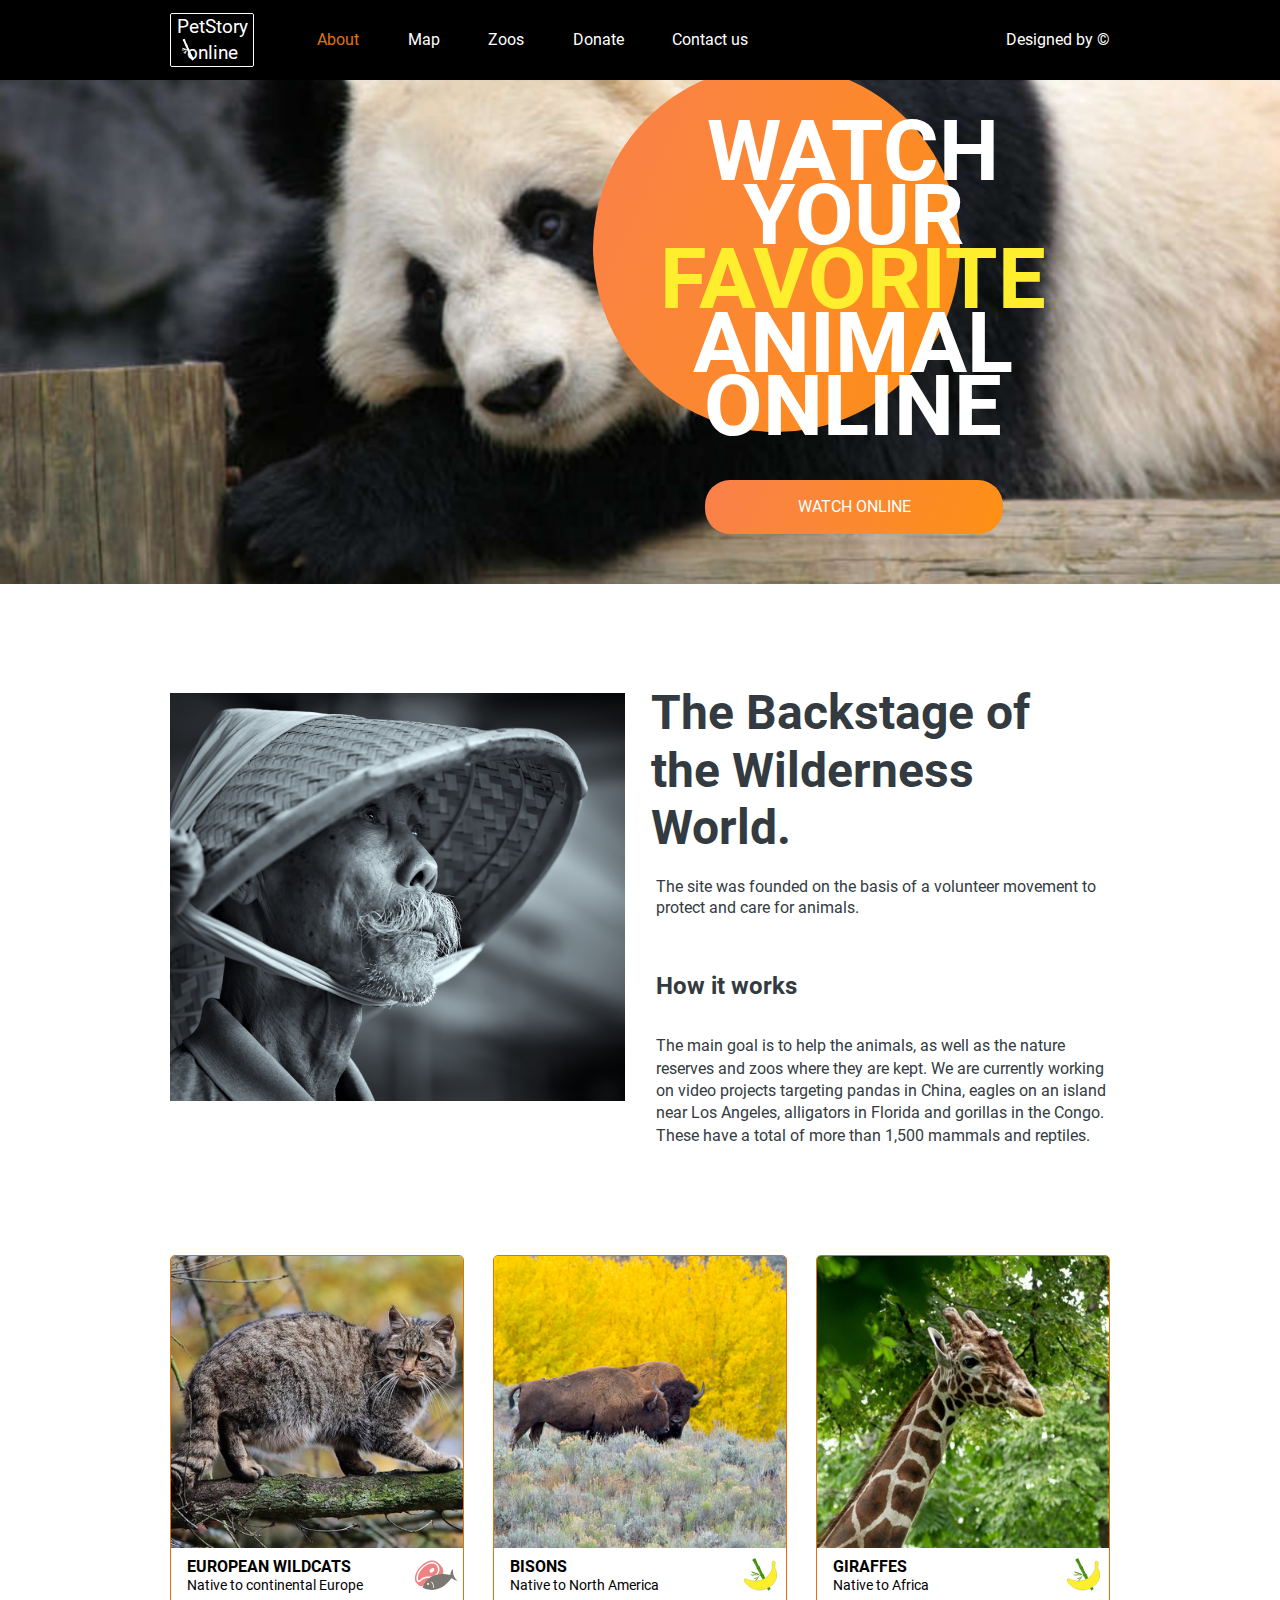
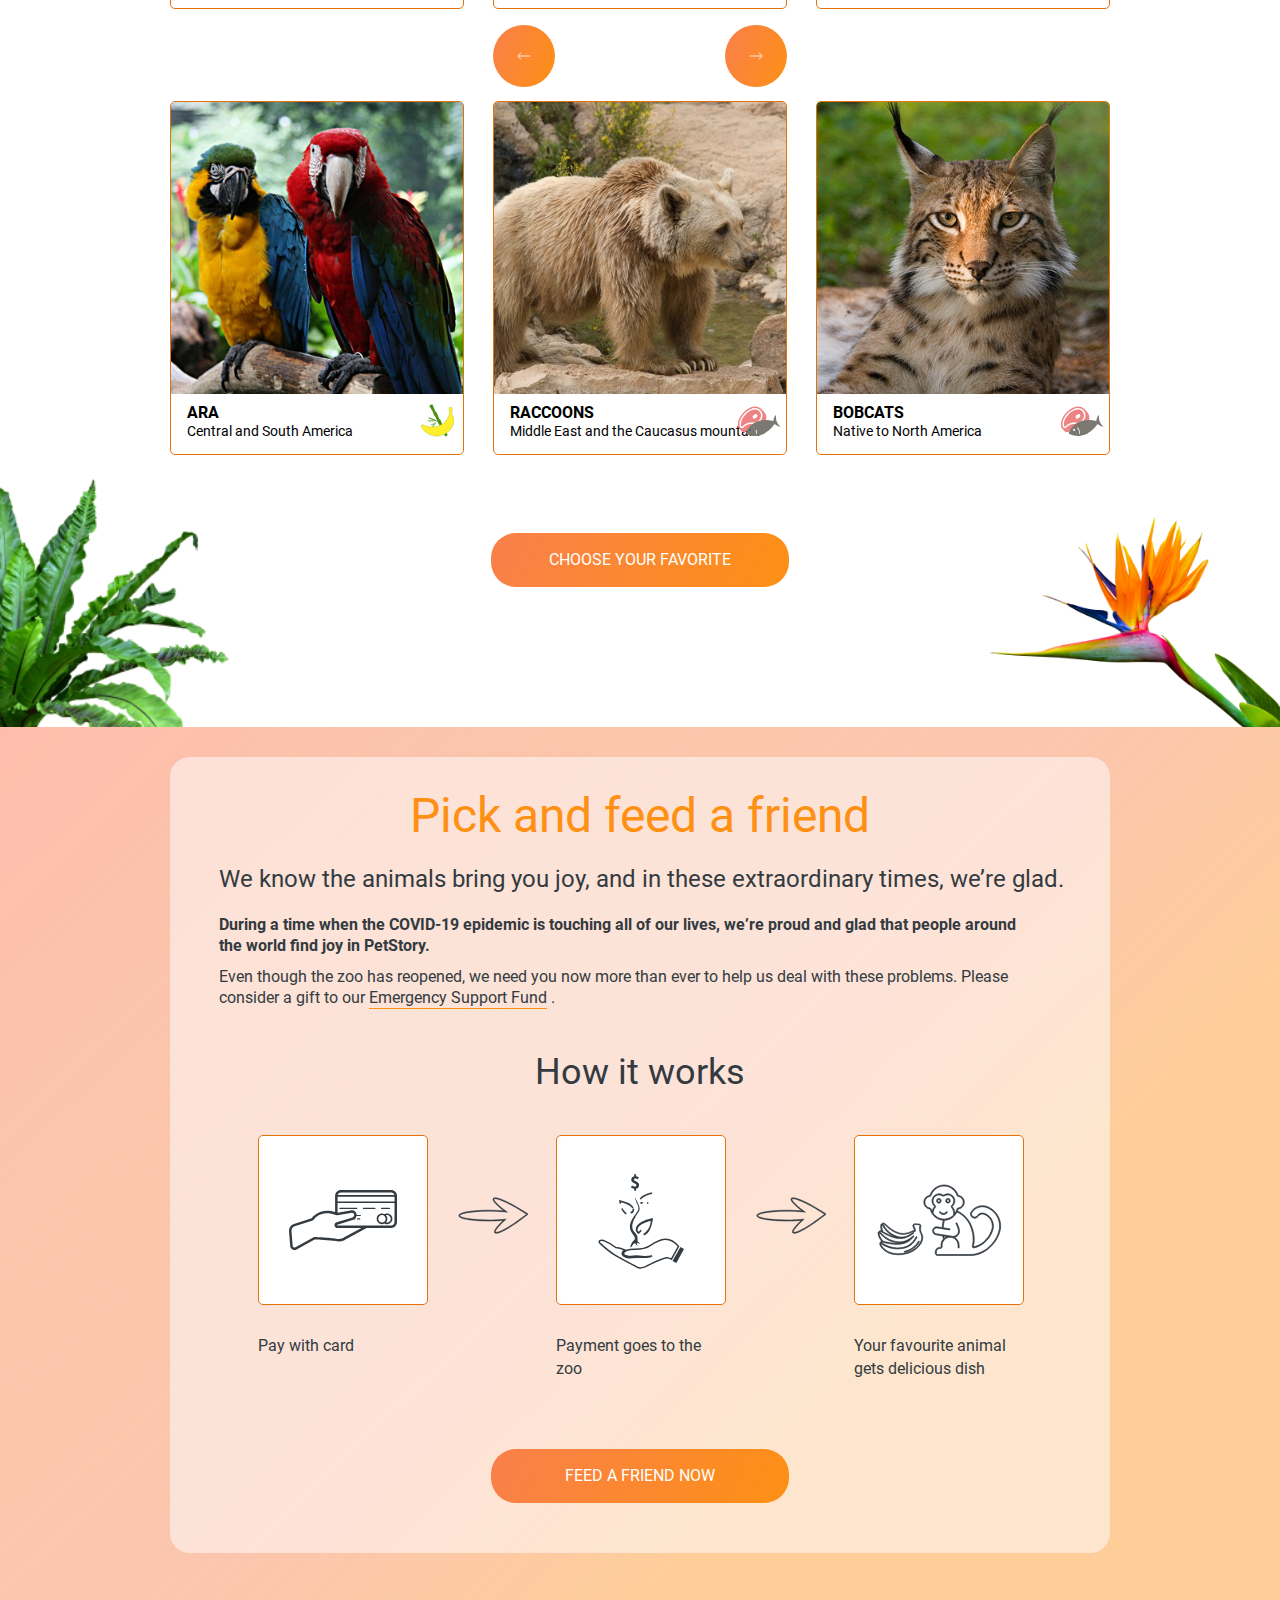
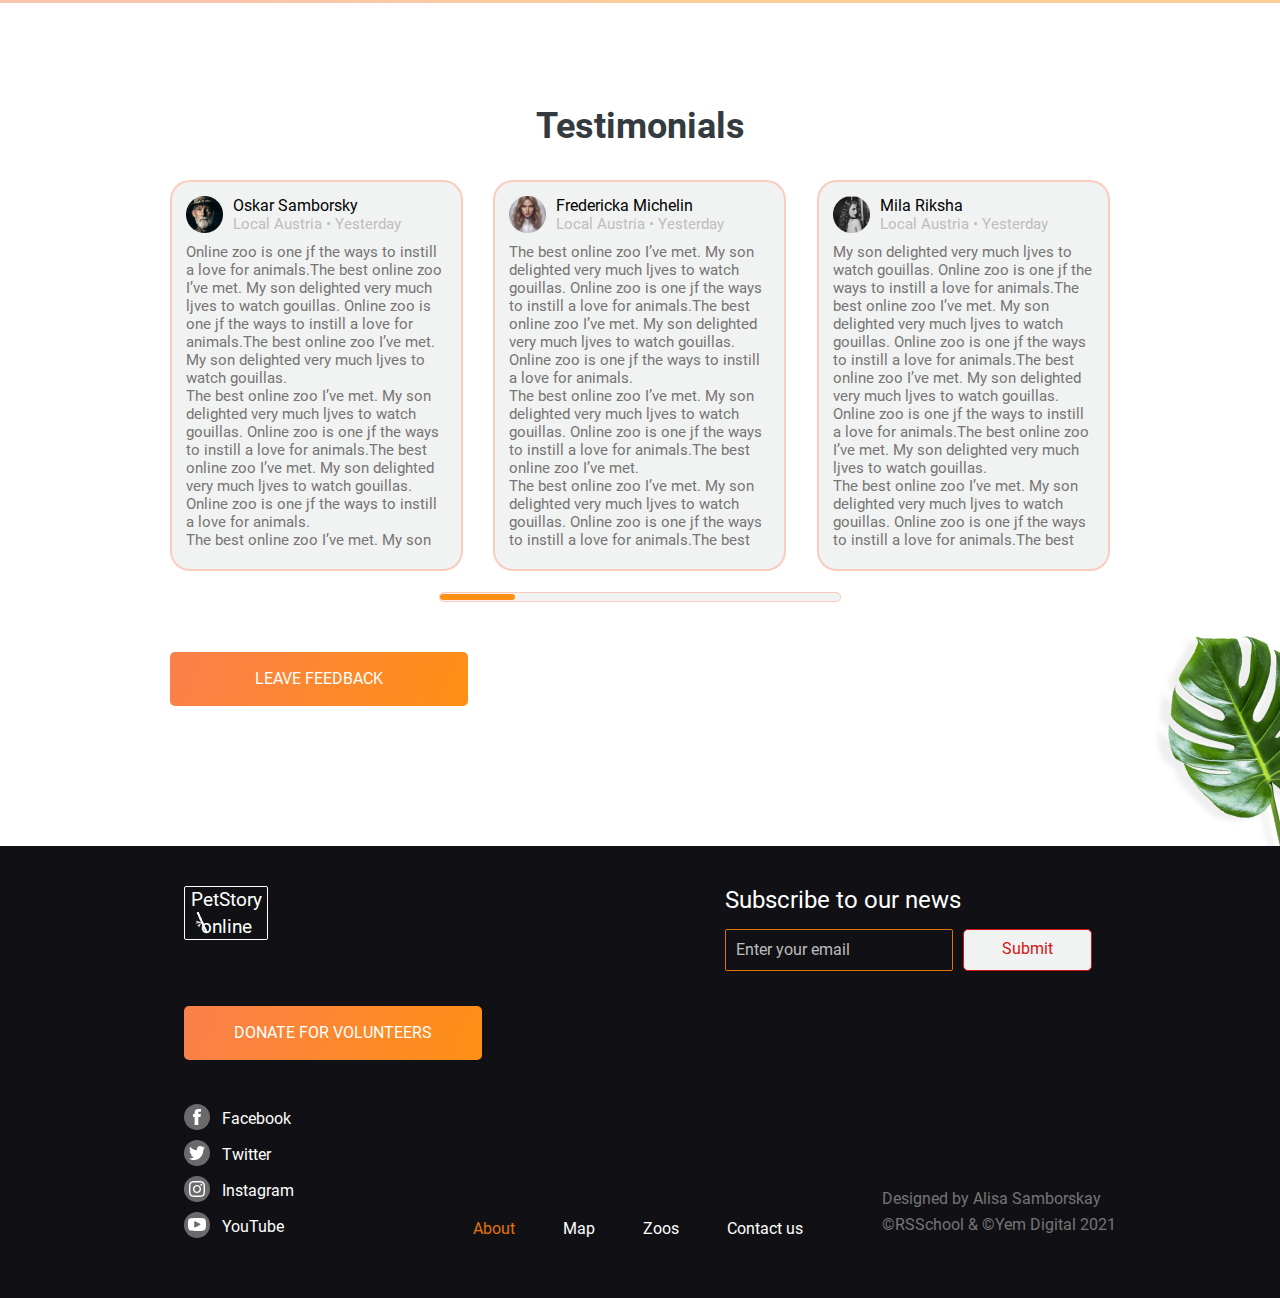
==== commit 4b833e46: "feat: complete a pets carousel" ====
--- a/online-zoo/pages/main/index.html
+++ b/online-zoo/pages/main/index.html
@@ -66,36 +66,98 @@
 				</div>
 			</article>
 			<div class="animals-card section-2__animals-card">
-				<div class="animals-card__line-1">
-					<div class="card animals-card__item-1 temp-hidden">
-					    <img class="card__img" src="../../assets/images/sec-2/animals_cards/pandas.png">
-					    <div class="card__text card__text--herbivorous"><span class="card__name">giant Pandas</span><br><span class="card__cap">Native to Southwest China</span></div>
-					</div>
-					<div class="card animals-card__item-2">
-					    <img class="card__img" src="../../assets/images/sec-2/animals_cards/eagles.png">
-					    <div class="card__text card__text--carnivorous"><span class="card__name">eagles</span><br><span class="card__cap">Native to South America</span></div>
-					</div>
-					<div class="card animals-card__item-3">
-					    <img class="card__img" src="../../assets/images/sec-2/animals_cards/gorillas.png">
-					    <div class="card__text card__text--herbivorous"><span class="card__name">gorillas</span><br><span class="card__cap">Native to Congo</span></div>
-					</div>
-					<button class="arrow-btn-next animals-card__arrow-btn-next" type="button"><img class="arrow-btn-next__img" src="../../assets/icons/buttons/arrow.svg"></button>
-					<button class="arrow-btn-prev animals-card__arrow-btn-prev" type="button"><img class="arrow-btn-prev__img" src="../../assets/icons/buttons/arrow.svg"></button>
-				</div>
-				<div class="animals-card__line-2">
-					<div class="card animals-card__item-4 temp-hidden">
-					    <img class="card__img" src="../../assets/images/sec-2/animals_cards/2-toed-sloth.png">
-					    <div class="card__text card__text--herbivorous"><span class="card__name">Two-toed Sloth</span><br><span class="card__cap">Mesoamerica, South America</span></div>
-					</div>
-					<div class="card animals-card__item-5">
-					    <img class="card__img" src="../../assets/images/sec-2/animals_cards/cheetash.png">
-					    <div class="card__text card__text--carnivorous"><span class="card__name">cheetahs</span><br><span class="card__cap">Native to Africa</span></div>
-					</div>
-					<div class="card animals-card__item-6">
-					    <img class="card__img" src="../../assets/images/sec-2/animals_cards/penguins.png">
-					    <div class="card__text card__text--carnivorous"><span class="card__name">Penguins</span><br><span class="card__cap">Native to Antarctica</span></div>
-					</div>
-				</div>
+				<div class="animals-card__container">
+					<div class="animals-card__line-1">
+						<div class="animals-card__line-1-sec-1">
+							<div class="card animals-card__item-1 temp-hidden">
+							    <img class="card__img" src="../../assets/images/sec-2/animals_cards/pandas.png">
+							    <div class="card__text card__text--herbivorous"><span class="card__name">giant Pandas</span><br><span class="card__cap">Native to Southwest China</span></div>
+							</div>
+							<div class="card animals-card__item-2">
+							    <img class="card__img" src="../../assets/images/sec-2/animals_cards/eagles.png">
+							    <div class="card__text card__text--carnivorous"><span class="card__name">eagles</span><br><span class="card__cap">Native to South America</span></div>
+							</div>
+							<div class="card animals-card__item-3">
+							    <img class="card__img" src="../../assets/images/sec-2/animals_cards/gorillas.png">
+							    <div class="card__text card__text--herbivorous"><span class="card__name">gorillas</span><br><span class="card__cap">Native to Congo</span></div>
+							</div>
+						</div>
+						<div class="animals-card__line-1-sec-2">
+							<div class="card animals-card__item-4 temp-hidden">
+							    <img class="card__img" src="../../assets/images/sec-2/animals_cards/pandas.png">
+							    <div class="card__text card__text--herbivorous"><span class="card__name">giant Pandas</span><br><span class="card__cap">Native to Southwest China</span></div>
+							</div>
+							<div class="card animals-card__item-5">
+							    <img class="card__img" src="../../assets/images/sec-2/animals_cards/eagles.png">
+							    <div class="card__text card__text--carnivorous"><span class="card__name">eagles</span><br><span class="card__cap">Native to South America</span></div>
+							</div>
+							<div class="card animals-card__item-6">
+							    <img class="card__img" src="../../assets/images/sec-2/animals_cards/gorillas.png">
+							    <div class="card__text card__text--herbivorous"><span class="card__name">gorillas</span><br><span class="card__cap">Native to Congo</span></div>
+							</div>
+						</div>
+						<div class="animals-card__line-1-sec-3">
+							<div class="card animals-card__item-7 temp-hidden">
+							    <img class="card__img" src="../../assets/images/sec-2/animals_cards/pandas.png">
+							    <div class="card__text card__text--herbivorous"><span class="card__name">giant Pandas</span><br><span class="card__cap">Native to Southwest China</span></div>
+							</div>
+							<div class="card animals-card__item-8">
+							    <img class="card__img" src="../../assets/images/sec-2/animals_cards/eagles.png">
+							    <div class="card__text card__text--carnivorous"><span class="card__name">eagles</span><br><span class="card__cap">Native to South America</span></div>
+							</div>
+							<div class="card animals-card__item-9">
+							    <img class="card__img" src="../../assets/images/sec-2/animals_cards/gorillas.png">
+							    <div class="card__text card__text--herbivorous"><span class="card__name">gorillas</span><br><span class="card__cap">Native to Congo</span></div>
+							</div>
+						</div>
+					</div>
+					<div class="animals-card__line-2">
+						<div class="animals-card__line-2-sec-1">
+							<div class="card animals-card__item-10 temp-hidden">
+							    <img class="card__img" src="../../assets/images/sec-2/animals_cards/2-toed-sloth.png">
+							    <div class="card__text card__text--herbivorous"><span class="card__name">Two-toed Sloth</span><br><span class="card__cap">Mesoamerica, South America</span></div>
+							</div>
+							<div class="card animals-card__item-11">
+							    <img class="card__img" src="../../assets/images/sec-2/animals_cards/cheetash.png">
+							    <div class="card__text card__text--carnivorous"><span class="card__name">cheetahs</span><br><span class="card__cap">Native to Africa</span></div>
+							</div>
+							<div class="card animals-card__item-12">
+							    <img class="card__img" src="../../assets/images/sec-2/animals_cards/penguins.png">
+							    <div class="card__text card__text--carnivorous"><span class="card__name">Penguins</span><br><span class="card__cap">Native to Antarctica</span></div>
+							</div>
+						</div>
+						<div class="animals-card__line-2-sec-2">
+							<div class="card animals-card__item-13 temp-hidden">
+							    <img class="card__img" src="../../assets/images/sec-2/animals_cards/2-toed-sloth.png">
+							    <div class="card__text card__text--herbivorous"><span class="card__name">Two-toed Sloth</span><br><span class="card__cap">Mesoamerica, South America</span></div>
+							</div>
+							<div class="card animals-card__item-14">
+							    <img class="card__img" src="../../assets/images/sec-2/animals_cards/cheetash.png">
+							    <div class="card__text card__text--carnivorous"><span class="card__name">cheetahs</span><br><span class="card__cap">Native to Africa</span></div>
+							</div>
+							<div class="card animals-card__item-15">
+							    <img class="card__img" src="../../assets/images/sec-2/animals_cards/penguins.png">
+							    <div class="card__text card__text--carnivorous"><span class="card__name">Penguins</span><br><span class="card__cap">Native to Antarctica</span></div>
+							</div>
+						</div>
+						<div class="animals-card__line-2-sec-3">
+							<div class="card animals-card__item-16 temp-hidden">
+							    <img class="card__img" src="../../assets/images/sec-2/animals_cards/2-toed-sloth.png">
+							    <div class="card__text card__text--herbivorous"><span class="card__name">Two-toed Sloth</span><br><span class="card__cap">Mesoamerica, South America</span></div>
+							</div>
+							<div class="card animals-card__item-17">
+							    <img class="card__img" src="../../assets/images/sec-2/animals_cards/cheetash.png">
+							    <div class="card__text card__text--carnivorous"><span class="card__name">cheetahs</span><br><span class="card__cap">Native to Africa</span></div>
+							</div>
+							<div class="card animals-card__item-18">
+							    <img class="card__img" src="../../assets/images/sec-2/animals_cards/penguins.png">
+							    <div class="card__text card__text--carnivorous"><span class="card__name">Penguins</span><br><span class="card__cap">Native to Antarctica</span></div>
+							</div>
+						</div>
+					</div>
+				</div>
+				<button class="arrow-btn-next animals-card__arrow-btn-next" type="button"><img class="arrow-btn-next__img" src="../../assets/icons/buttons/arrow.svg"></button>
+				<button class="arrow-btn-prev animals-card__arrow-btn-prev" type="button"><img class="arrow-btn-prev__img" src="../../assets/icons/buttons/arrow.svg"></button>
 				<a class="animals-card__btn round-btn" href="#">choose your favorite</a>
 			</div>
 		</div>
@@ -410,6 +472,7 @@
  	<script src="../../assets/scripts/burger-menu.js"></script>
  	<script src="../../assets/scripts/popup-comment.js"></script>
  	<script src="../../assets/scripts/carousel-comments.js"></script>
+ 	<script src="../../assets/scripts/carousel-pets.js"></script>
  	<script type="text/javascript">
  		alert("Здравствуйте! Могли бы вы пожалуйта проверить 320 и 640 версии без хромовских dev tools, обычным изменением ширины окна браузера? Потому что я словил баг какой-то в хромовских dev tools и медиа запросы на 320 и 640 не выпадают (они есть, готовы), хотя в хроме при обычном изменении ширины браузера без них все прекрасно отображается. Также отображаеются они нормально и в dev tools мозилы. Спасибо!");
  	</script>
--- a/online-zoo/pages/main/style.css
+++ b/online-zoo/pages/main/style.css
@@ -639,13 +639,35 @@
     margin-bottom: 10px;
   }
 }
+.animals-card {
+  position: relative;
+}
+.animals-card__container {
+  overflow-y: hidden;
+  -ms-overflow-style: none;
+  scrollbar-width: none;
+}
+.animals-card__container::-webkit-scrollbar {
+  display: none;
+}
 .animals-card__line-1, .animals-card__line-2 {
+  width: 3542px;
   display: flex;
   justify-content: space-between;
+  transition: margin-left 1s ease-out;
+}
+.animals-card__line-1-sec-1, .animals-card__line-1-sec-2, .animals-card__line-1-sec-3, .animals-card__line-2-sec-1, .animals-card__line-2-sec-2, .animals-card__line-2-sec-3 {
+  width: 1160px;
+  display: flex;
+  justify-content: space-between;
+}
+.animals-card__line-1-sec-2, .animals-card__line-2-sec-2 {
+  margin-right: 31px;
+  margin-left: 31px;
 }
 .animals-card__line-1 {
   padding-bottom: 20px;
-  position: relative;
+  margin-left: 0px;
 }
 .animals-card__line-2 {
   margin-bottom: 80px;
@@ -656,39 +678,51 @@
 }
 .animals-card__arrow-btn-next {
   position: absolute;
-  bottom: -18px;
+  top: 400px;
   right: -82px;
 }
 .animals-card__arrow-btn-prev {
   position: absolute;
-  bottom: -18px;
+  top: 400px;
   left: -82px;
 }
 
 @media (max-width: 1599px) {
+  .animals-card__line-1, .animals-card__line-2 {
+    width: 2882px;
+  }
+  .animals-card__line-1-sec-1, .animals-card__line-1-sec-2, .animals-card__line-1-sec-3, .animals-card__line-2-sec-1, .animals-card__line-2-sec-2, .animals-card__line-2-sec-3 {
+    width: 940px;
+  }
   .animals-card__line-1 {
     padding-bottom: 92px;
   }
   .animals-card__arrow-btn-next {
-    bottom: 16px;
     right: calc(50% - 147px);
+    top: 370px;
   }
   .animals-card__arrow-btn-prev {
-    bottom: 16px;
     left: calc(50% - 147px);
+    top: 370px;
   }
   .animals-card__line-2 {
     margin-bottom: 78px;
   }
 }
 @media (max-width: 999px) {
+  .animals-card__line-1, .animals-card__line-2 {
+    width: 1862px;
+  }
+  .animals-card__line-1-sec-1, .animals-card__line-1-sec-2, .animals-card__line-1-sec-3, .animals-card__line-2-sec-1, .animals-card__line-2-sec-2, .animals-card__line-2-sec-3 {
+    width: 600px;
+  }
   .animals-card__arrow-btn-next {
-    bottom: 19px;
     right: calc(50% - 77px);
+    top: 345px;
   }
   .animals-card__arrow-btn-prev {
-    bottom: 19px;
     left: calc(50% - 77px);
+    top: 345px;
   }
   .animals-card__line-1 {
     padding-bottom: 95px;
@@ -701,6 +735,16 @@
   }
 }
 @media (max-width: 639px) {
+  .animals-card__line-1, .animals-card__line-2 {
+    width: 300px;
+  }
+  .animals-card__line-1-sec-2, .animals-card__line-1-sec-3, .animals-card__line-2-sec-2, .animals-card__line-2-sec-3 {
+    display: none;
+  }
+  .animals-card__line-1-sec-1, .animals-card__line-2-sec-1 {
+    justify-content: start;
+    flex-wrap: wrap;
+  }
   .animals-card__line-2, .animals-card__line-1 {
     justify-content: start;
     flex-wrap: wrap;
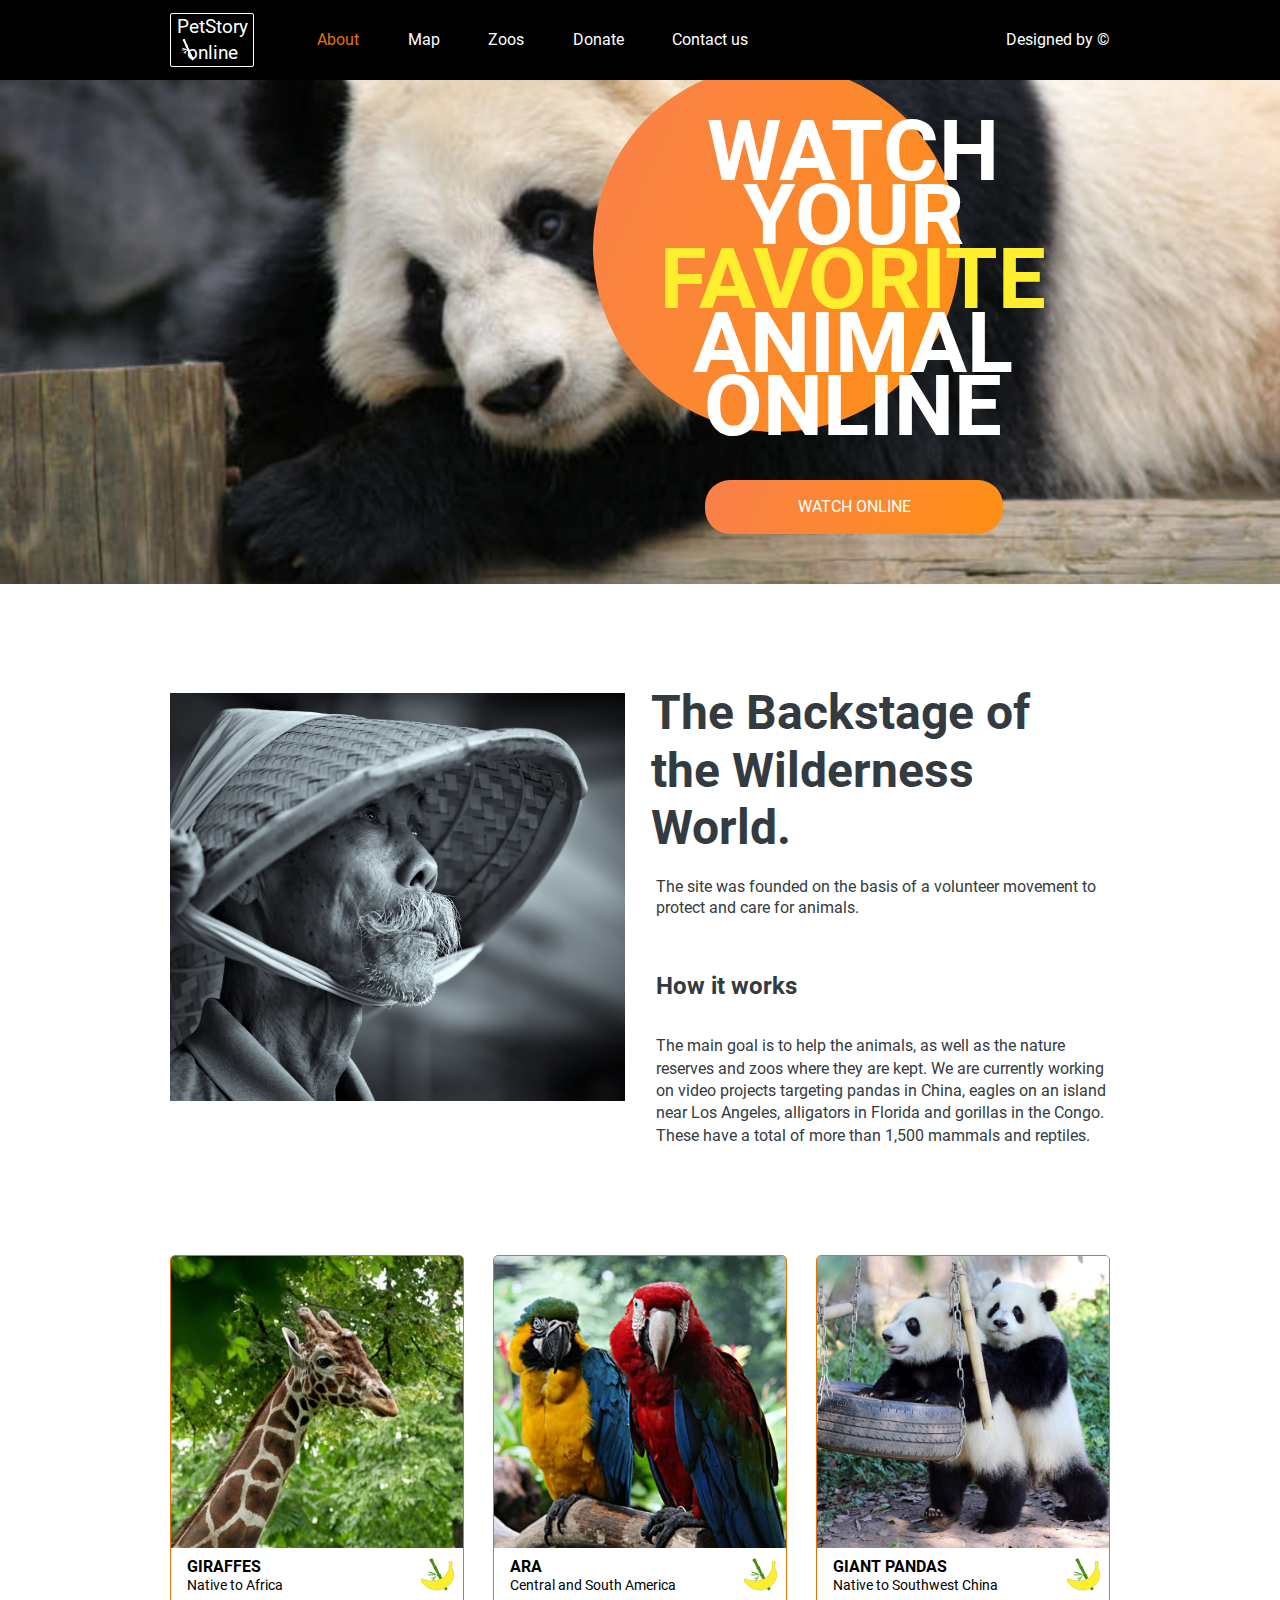
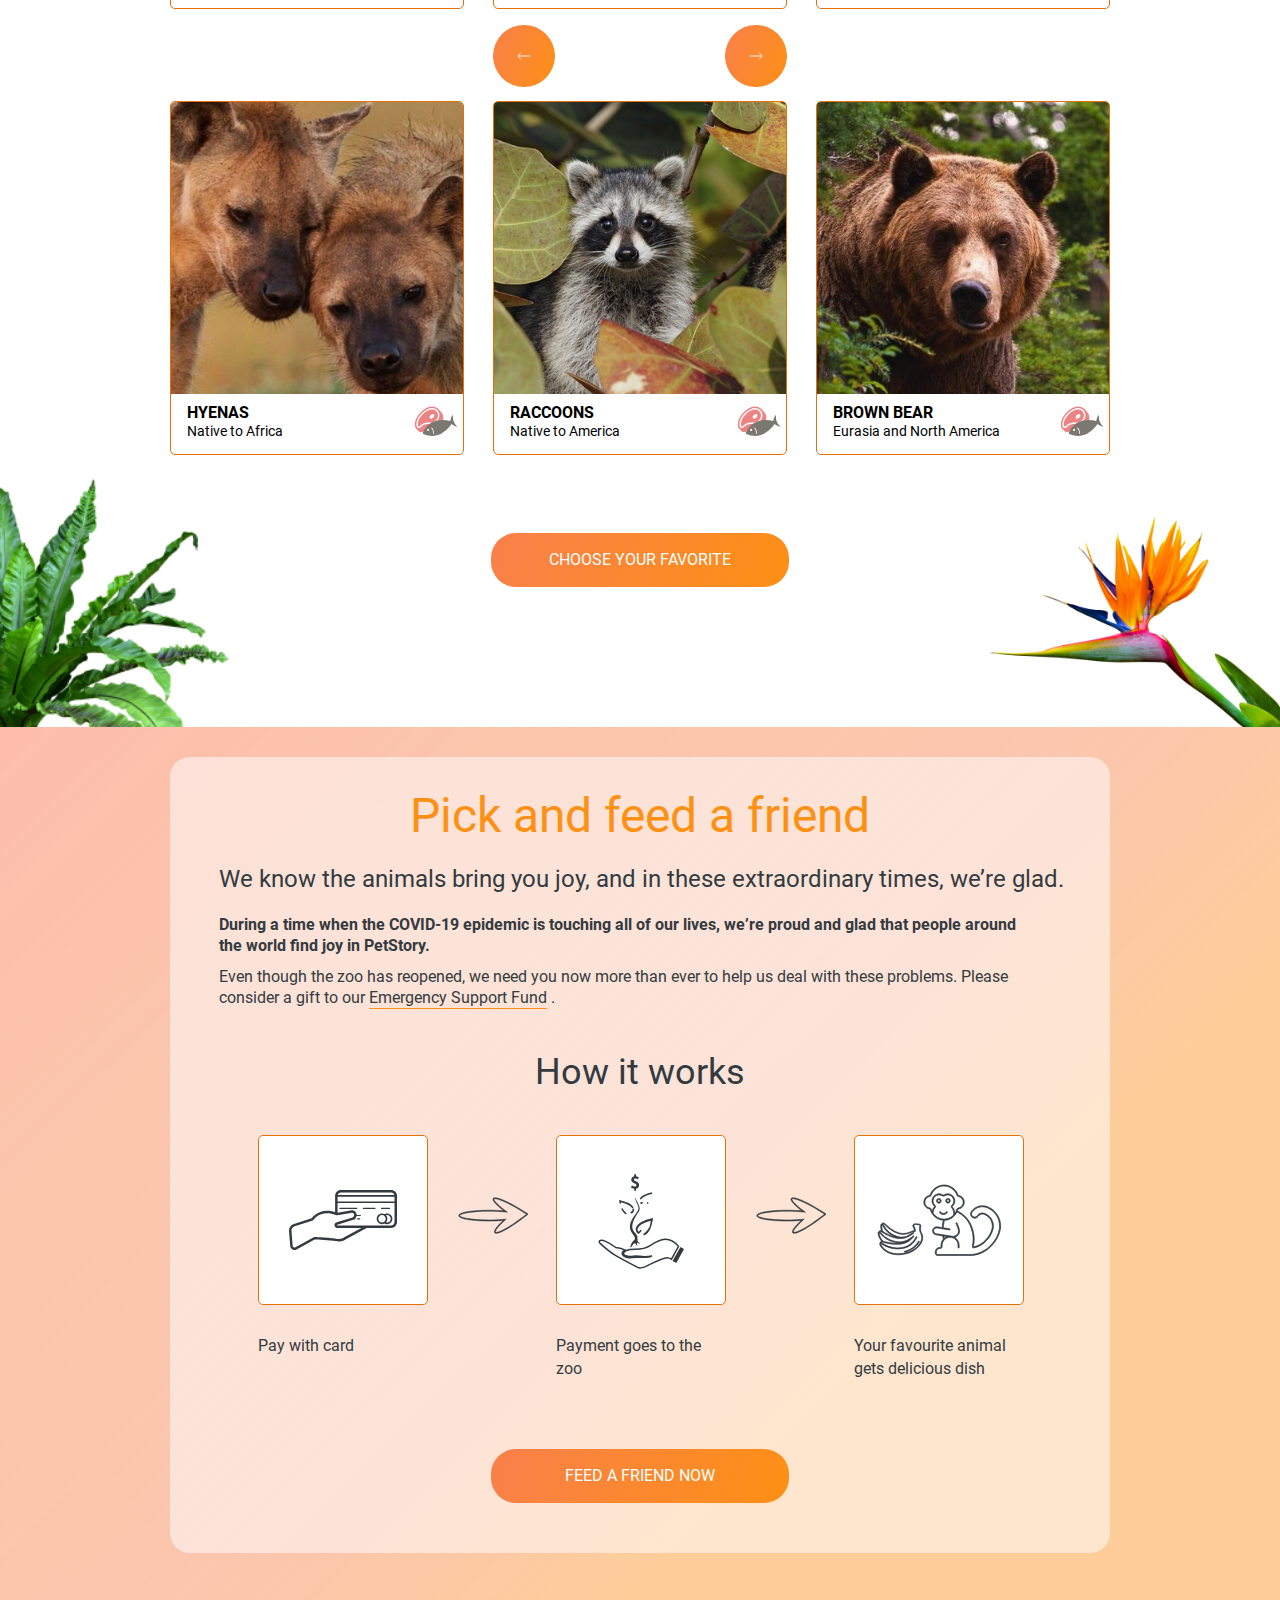
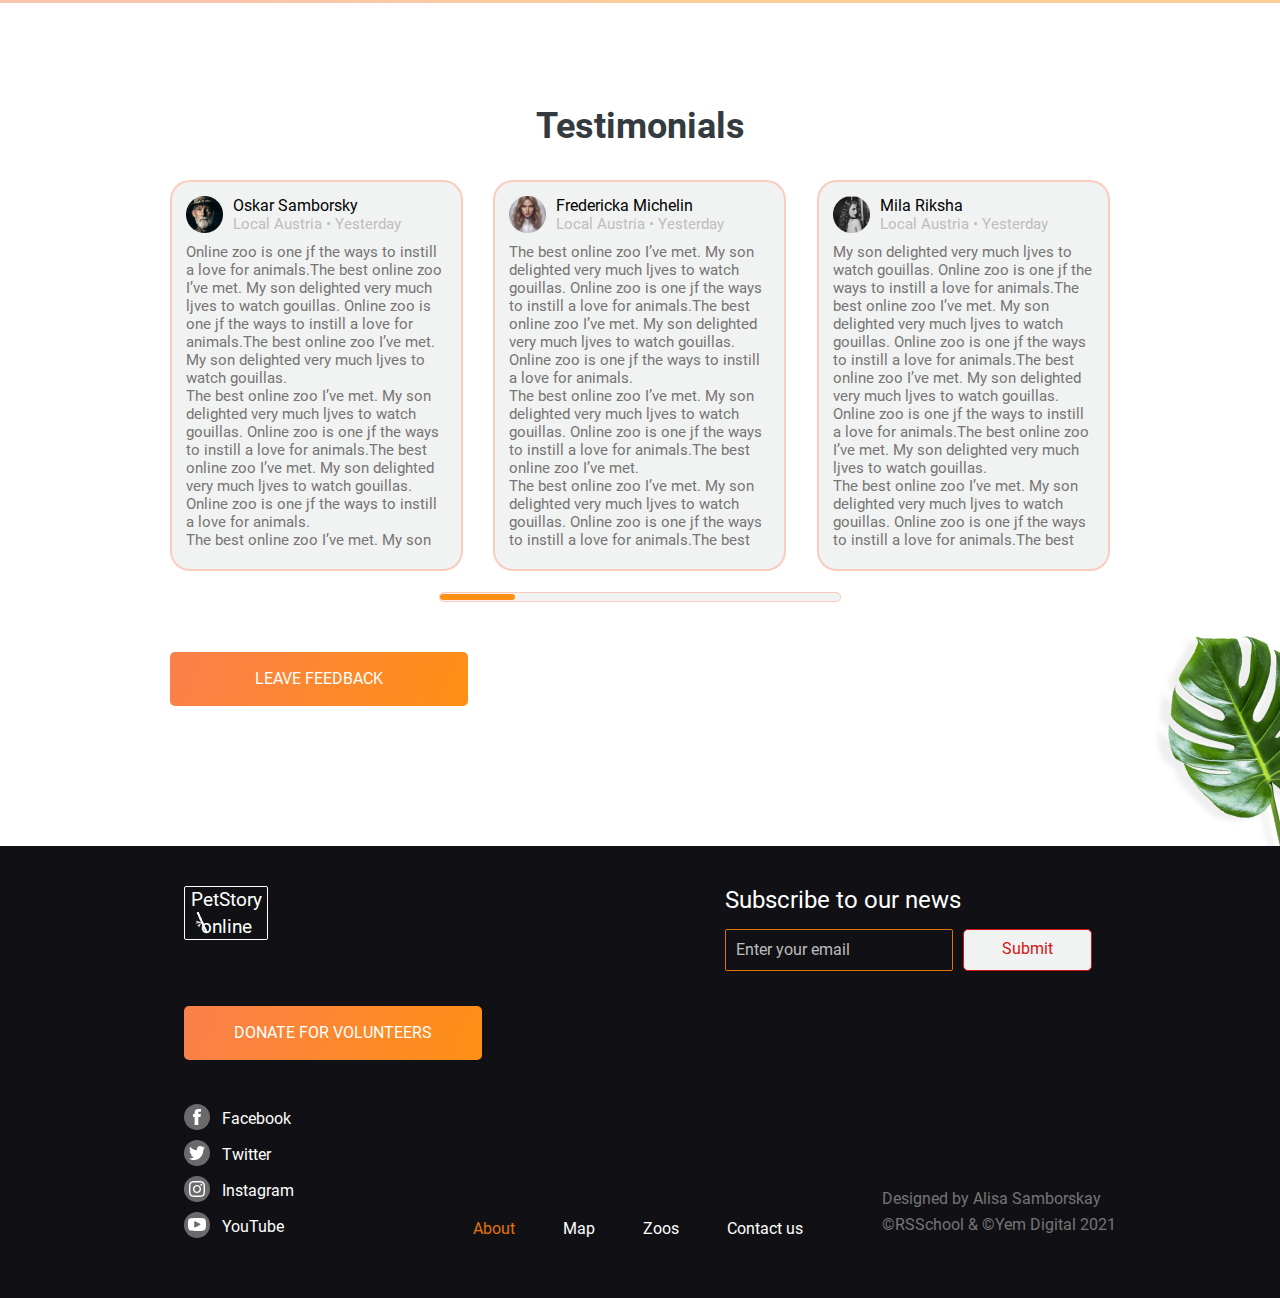
==== commit b300b9cd: "fix: add viewport meta tag & remove an ask for cross check viewers" ====
--- a/online-zoo/pages/main/index.html
+++ b/online-zoo/pages/main/index.html
@@ -3,6 +3,7 @@
 <html lang="en">
 <head>
   <meta charset="utf-8">
+  <meta name="viewport" content="width=device-width, initial-scale=1">
   <title>About</title>
   <link rel="stylesheet" href="normalize.css">
   <link rel="stylesheet" href="style.css">
@@ -473,8 +474,5 @@
  	<script src="../../assets/scripts/popup-comment.js"></script>
  	<script src="../../assets/scripts/carousel-comments.js"></script>
  	<script src="../../assets/scripts/carousel-pets.js"></script>
- 	<script type="text/javascript">
- 		alert("Здравствуйте! Могли бы вы пожалуйта проверить 320 и 640 версии без хромовских dev tools, обычным изменением ширины окна браузера? Потому что я словил баг какой-то в хромовских dev tools и медиа запросы на 320 и 640 не выпадают (они есть, готовы), хотя в хроме при обычном изменении ширины браузера без них все прекрасно отображается. Также отображаеются они нормально и в dev tools мозилы. Спасибо!");
- 	</script>
 </body>
 </html>